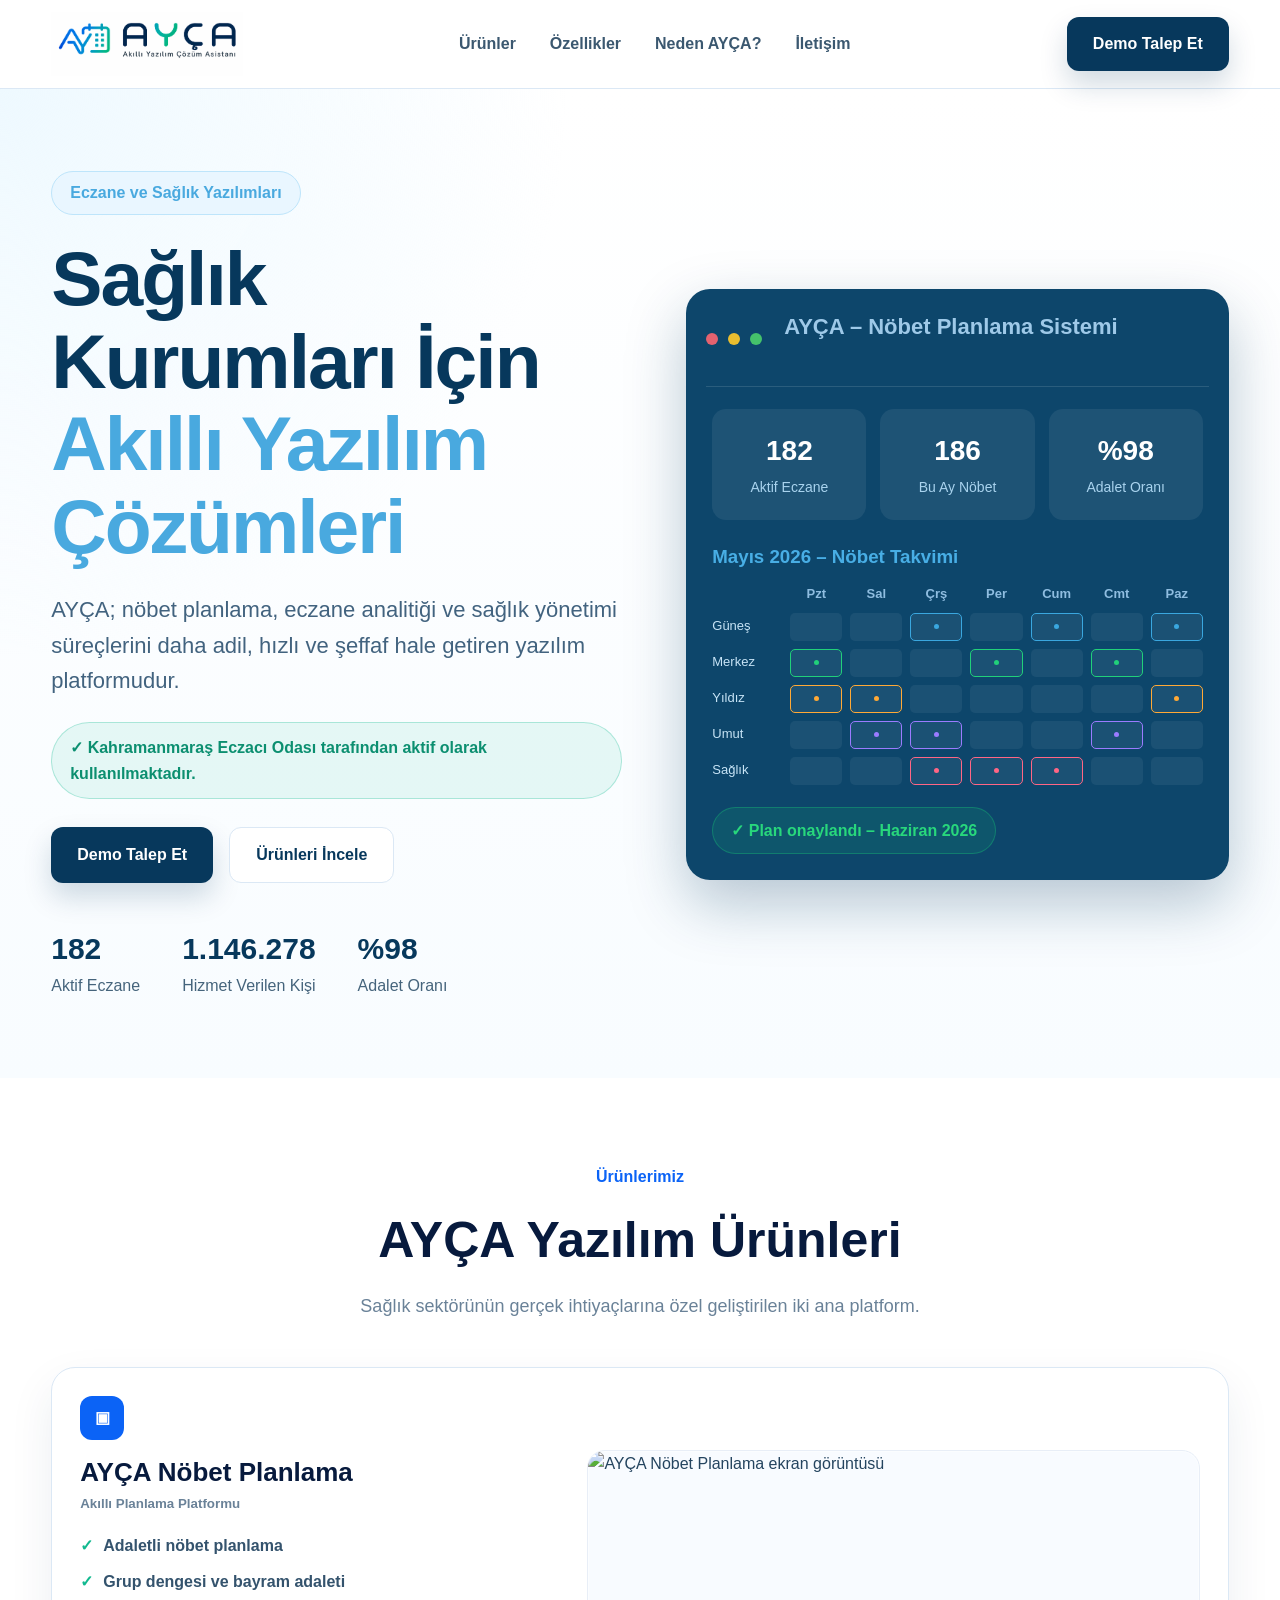
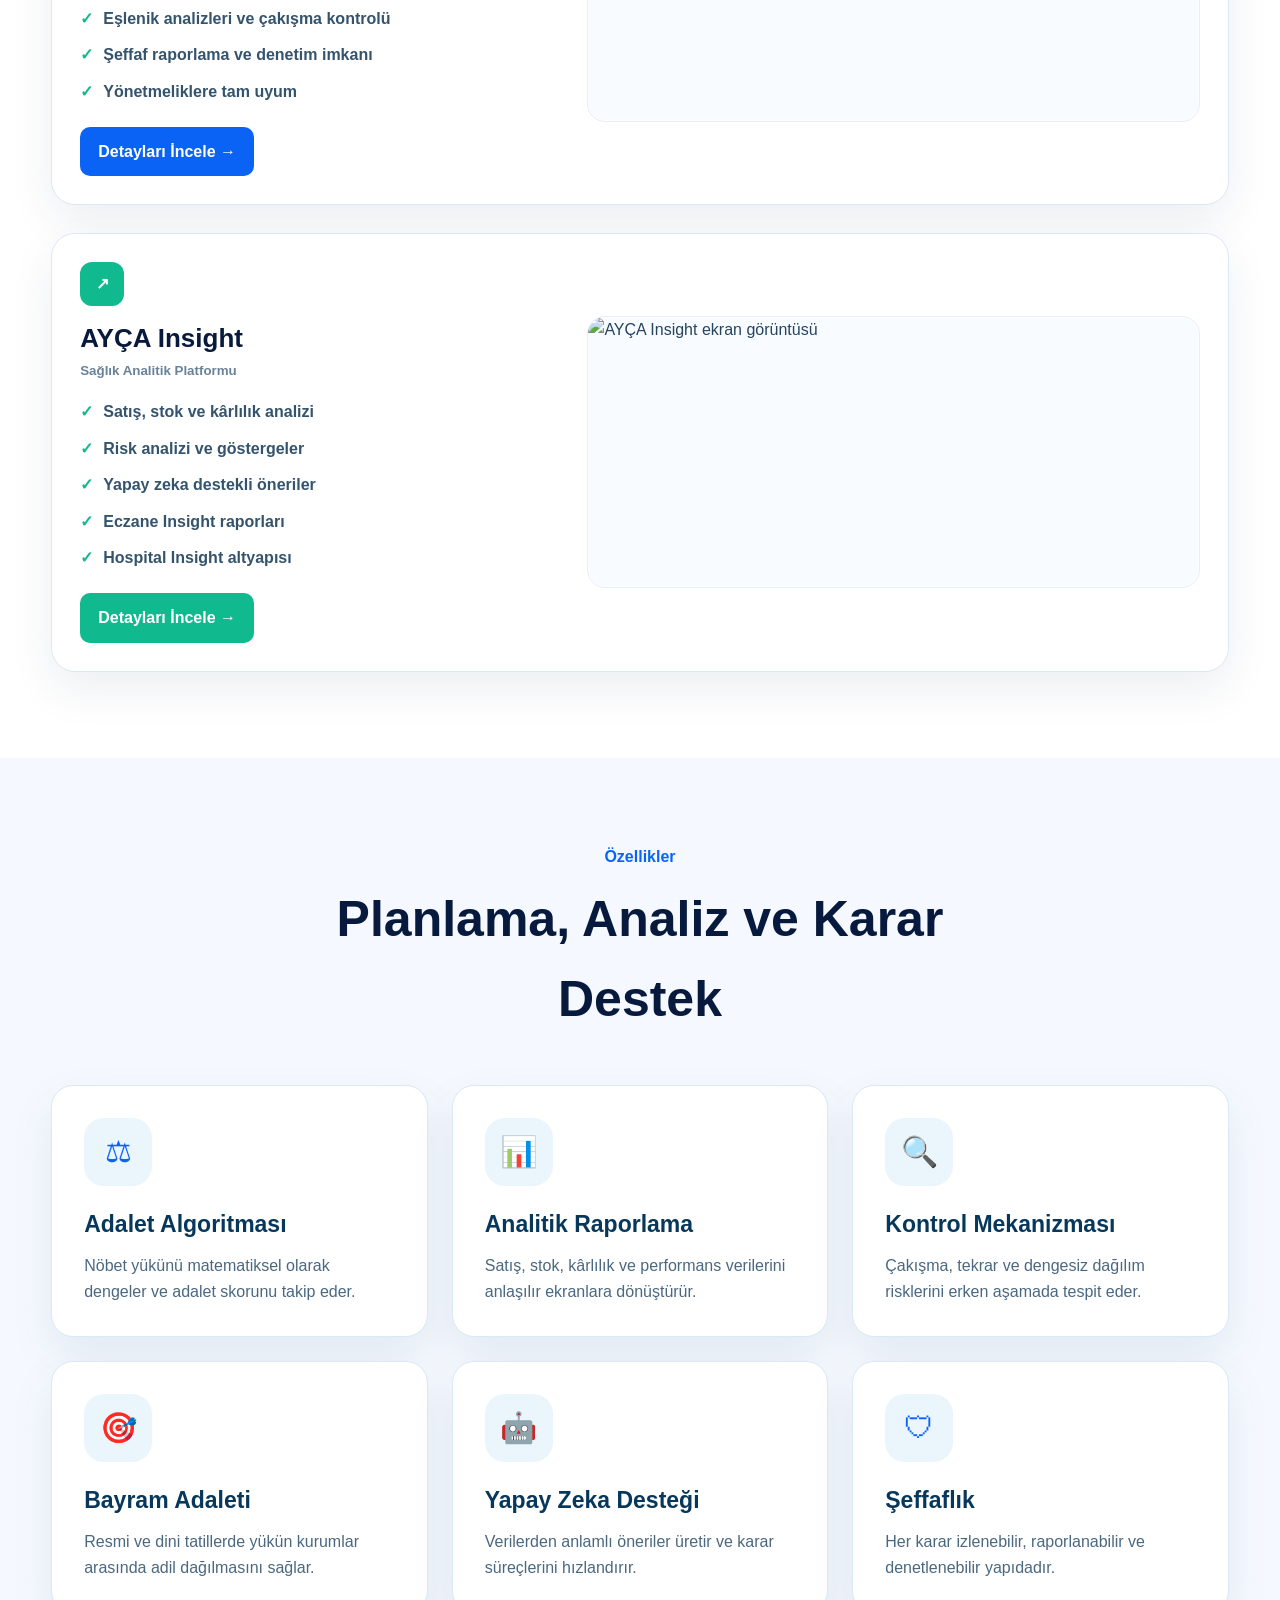
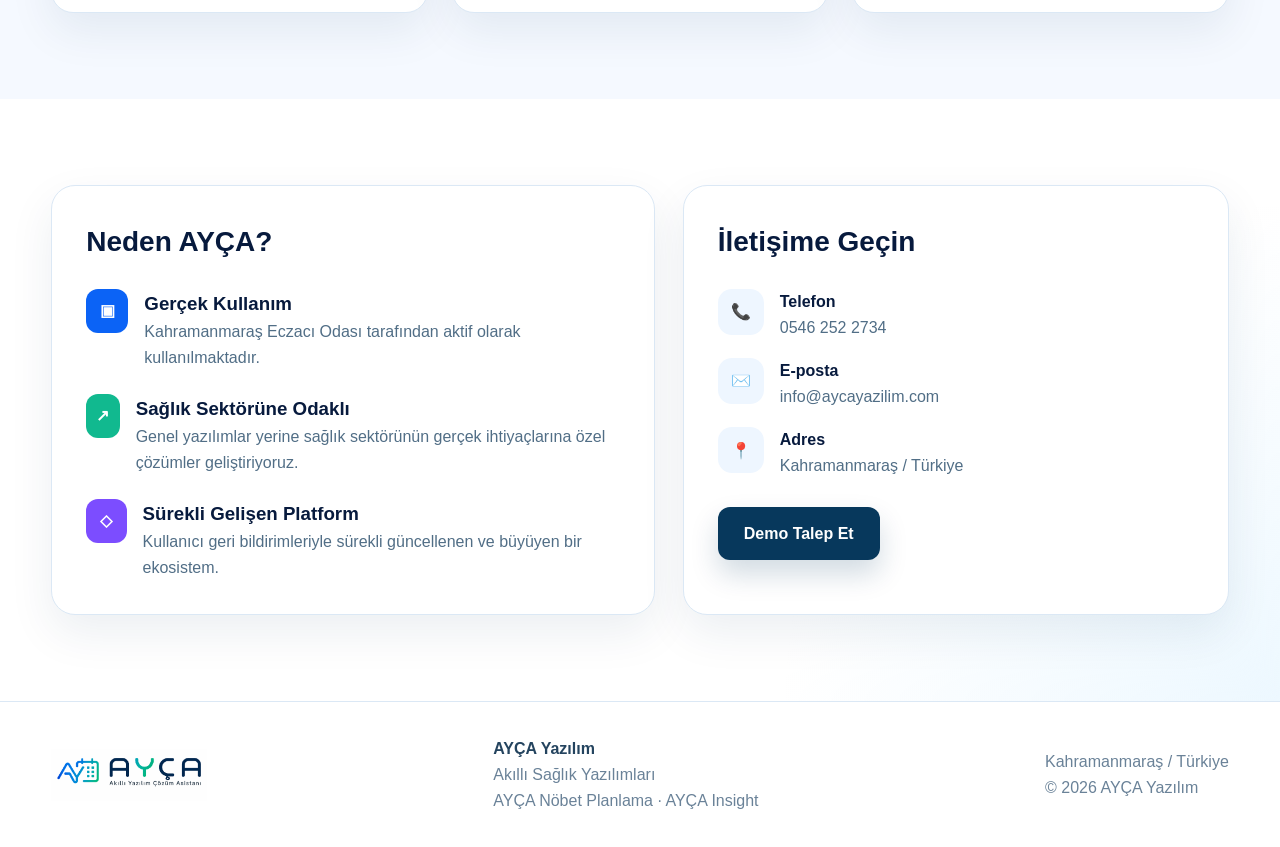
==== index.html @ 4ce7b7e1 "Update index.html" ====
<!DOCTYPE html>
<html lang="tr">
<head>
  <meta charset="UTF-8" />
  <meta name="viewport" content="width=device-width, initial-scale=1.0" />
  <title>AYÇA Yazılım | Akıllı Yazılım Çözüm Asistanı</title>
  <link rel="stylesheet" href="/style.css?v=3.4" />
</head>
<body>

<header class="navbar">
  <div class="container nav-inner">
    <a href="#" class="logo" aria-label="AYÇA Yazılım Ana Sayfa">
      <img src="assets/ayca-logo.png" alt="AYÇA Yazılım">
    </a>

    <nav class="nav-links">
      <a href="#products">Ürünler</a>
      <a href="#features">Özellikler</a>
      <a href="#why">Neden AYÇA?</a>
      <a href="#contact">İletişim</a>
    </nav>

    <a href="#contact" class="btn btn-primary">Demo Talep Et</a>
  </div>
</header>

<main>
  <section class="hero">
    <div class="container hero-grid">
      <div class="hero-content reveal">
        <span class="badge">Eczane ve Sağlık Yazılımları</span>

        <h1>
          Sağlık Kurumları İçin
          <span>Akıllı Yazılım Çözümleri</span>
        </h1>

        <p>
          AYÇA; nöbet planlama, eczane analitiği ve sağlık yönetimi süreçlerini
          daha adil, hızlı ve şeffaf hale getiren yazılım platformudur.
        </p>

        <div class="trust-badge">
          <strong>✓ Kahramanmaraş Eczacı Odası tarafından aktif olarak kullanılmaktadır.</strong>
        </div>

        <div class="hero-actions">
          <a href="#contact" class="btn btn-primary">Demo Talep Et</a>
          <a href="#products" class="btn btn-outline">Ürünleri İncele</a>
        </div>

        <div class="stats">
          <div>
            <strong>182</strong>
            <span>Aktif Eczane</span>
          </div>
          <div>
            <strong>1.146.278</strong>
            <span>Hizmet Verilen Kişi</span>
          </div>
          <div>
            <strong>%98</strong>
            <span>Adalet Oranı</span>
          </div>
        </div>
      </div>

      <div class="dashboard-card reveal">
        <div class="window-bar">
          <span></span><span></span><span></span>
          <p>AYÇA – Nöbet Planlama Sistemi</p>
        </div>

        <div class="dashboard-stats">
          <div><strong>182</strong><span>Aktif Eczane</span></div>
          <div><strong>186</strong><span>Bu Ay Nöbet</span></div>
          <div><strong>%98</strong><span>Adalet Oranı</span></div>
        </div>

        <h3>Mayıs 2026 – Nöbet Takvimi</h3>

        <div class="calendar">
          <div></div><b>Pzt</b><b>Sal</b><b>Çrş</b><b>Per</b><b>Cum</b><b>Cmt</b><b>Paz</b>
          <span>Güneş</span><i></i><i></i><i class="blue"></i><i></i><i class="blue"></i><i></i><i class="blue"></i>
          <span>Merkez</span><i class="green"></i><i></i><i></i><i class="green"></i><i></i><i class="green"></i><i></i>
          <span>Yıldız</span><i class="orange"></i><i class="orange"></i><i></i><i></i><i></i><i></i><i class="orange"></i>
          <span>Umut</span><i></i><i class="purple"></i><i class="purple"></i><i></i><i></i><i class="purple"></i><i></i>
          <span>Sağlık</span><i></i><i></i><i class="pink"></i><i class="pink"></i><i class="pink"></i><i></i><i></i>
        </div>

        <div class="approved">✓ Plan onaylandı – Haziran 2026</div>
      </div>
    </div>
  </section>

  <section id="products" class="section products-section">
    <div class="container">
      <div class="section-title reveal">
        <span>Ürünlerimiz</span>
        <h2>AYÇA Yazılım Ürünleri</h2>
        <p>Sağlık sektörünün gerçek ihtiyaçlarına özel geliştirilen iki ana platform.</p>
      </div>

      <div class="product-showcase">
        <article class="product-panel reveal">
          <div class="product-copy">
            <div class="product-icon blue-icon">▣</div>
            <h3>AYÇA Nöbet Planlama</h3>
            <small>Akıllı Planlama Platformu</small>
            <ul>
              <li>Adaletli nöbet planlama</li>
              <li>Grup dengesi ve bayram adaleti</li>
              <li>Eşlenik analizleri ve çakışma kontrolü</li>
              <li>Şeffaf raporlama ve denetim imkanı</li>
              <li>Yönetmeliklere tam uyum</li>
            </ul>
            <a href="#contact" class="mini-btn">Detayları İncele →</a>
          </div>
          <div class="product-image">
            <img src="assets/ayca-nobet-dashboard.png" alt="AYÇA Nöbet Planlama ekran görüntüsü">
          </div>
        </article>

        <article class="product-panel reveal">
          <div class="product-copy">
            <div class="product-icon green-icon">↗</div>
            <h3>AYÇA Insight</h3>
            <small>Sağlık Analitik Platformu</small>
            <ul>
              <li>Satış, stok ve kârlılık analizi</li>
              <li>Risk analizi ve göstergeler</li>
              <li>Yapay zeka destekli öneriler</li>
              <li>Eczane Insight raporları</li>
              <li>Hospital Insight altyapısı</li>
            </ul>
            <a href="#contact" class="mini-btn green-btn">Detayları İncele →</a>
          </div>
          <div class="product-image">
            <img src="assets/ayca-insight-dashboard.png" alt="AYÇA Insight ekran görüntüsü">
          </div>
        </article>
      </div>
    </div>
  </section>

  <section id="features" class="section light">
    <div class="container">
      <div class="section-title reveal">
        <span>Özellikler</span>
        <h2>Planlama, Analiz ve Karar Destek</h2>
      </div>

      <div class="feature-grid">
        <div class="feature-card reveal">
          <div class="icon">⚖</div>
          <h3>Adalet Algoritması</h3>
          <p>Nöbet yükünü matematiksel olarak dengeler ve adalet skorunu takip eder.</p>
        </div>

        <div class="feature-card reveal">
          <div class="icon">📊</div>
          <h3>Analitik Raporlama</h3>
          <p>Satış, stok, kârlılık ve performans verilerini anlaşılır ekranlara dönüştürür.</p>
        </div>

        <div class="feature-card reveal">
          <div class="icon">🔍</div>
          <h3>Kontrol Mekanizması</h3>
          <p>Çakışma, tekrar ve dengesiz dağılım risklerini erken aşamada tespit eder.</p>
        </div>

        <div class="feature-card reveal">
          <div class="icon">🎯</div>
          <h3>Bayram Adaleti</h3>
          <p>Resmi ve dini tatillerde yükün kurumlar arasında adil dağılmasını sağlar.</p>
        </div>

        <div class="feature-card reveal">
          <div class="icon">🤖</div>
          <h3>Yapay Zeka Desteği</h3>
          <p>Verilerden anlamlı öneriler üretir ve karar süreçlerini hızlandırır.</p>
        </div>

        <div class="feature-card reveal">
          <div class="icon">🛡</div>
          <h3>Şeffaflık</h3>
          <p>Her karar izlenebilir, raporlanabilir ve denetlenebilir yapıdadır.</p>
        </div>
      </div>
    </div>
  </section>

  <section id="why" class="section why-section">
    <div class="container why-contact-grid">
      <div class="why-card reveal">
        <h2>Neden AYÇA?</h2>
        <div class="why-list">
          <div>
            <span class="why-icon blue-icon">▣</span>
            <div>
              <h3>Gerçek Kullanım</h3>
              <p>Kahramanmaraş Eczacı Odası tarafından aktif olarak kullanılmaktadır.</p>
            </div>
          </div>
          <div>
            <span class="why-icon green-icon">↗</span>
            <div>
              <h3>Sağlık Sektörüne Odaklı</h3>
              <p>Genel yazılımlar yerine sağlık sektörünün gerçek ihtiyaçlarına özel çözümler geliştiriyoruz.</p>
            </div>
          </div>
          <div>
            <span class="why-icon purple-icon">◇</span>
            <div>
              <h3>Sürekli Gelişen Platform</h3>
              <p>Kullanıcı geri bildirimleriyle sürekli güncellenen ve büyüyen bir ekosistem.</p>
            </div>
          </div>
        </div>
      </div>

      <div id="contact" class="contact-card-box reveal">
        <h2>İletişime Geçin</h2>
        <div class="contact-items">
          <div>
            <span>📞</span>
            <div>
              <strong>Telefon</strong>
              <p>0546 252 2734</p>
            </div>
          </div>
          <div>
            <span>✉️</span>
            <div>
              <strong>E-posta</strong>
              <p>info@aycayazilim.com</p>
            </div>
          </div>
          <div>
            <span>📍</span>
            <div>
              <strong>Adres</strong>
              <p>Kahramanmaraş / Türkiye</p>
            </div>
          </div>
        </div>
        <a href="mailto:info@aycayazilim.com" class="btn btn-primary">Demo Talep Et</a>
      </div>
    </div>
  </section>
</main>

<footer>
  <div class="container footer-inner">
    <img src="assets/ayca-logo.png" alt="AYÇA Yazılım">
    <div>
      <strong>AYÇA Yazılım</strong>
      <p>Akıllı Sağlık Yazılımları</p>
      <p>AYÇA Nöbet Planlama · AYÇA Insight</p>
    </div>
    <p>Kahramanmaraş / Türkiye<br>© 2026 AYÇA Yazılım</p>
  </div>
</footer>

<script src="/script.js?v=3.4"></script>
</body>
</html>
---- style.css ----
:root {
  --dark: #07385c;
  --navy: #071a3d;
  --blue: #0b63f6;
  --sky: #49a9df;
  --green: #11b98f;
  --purple: #7c4dff;
  --text: #24445f;
  --muted: #6a8298;
  --light: #f5f9ff;
  --border: #dbe8f5;
  --white: #ffffff;
  --shadow: 0 18px 45px rgba(7, 56, 92, 0.08);
}

* {
  margin: 0;
  padding: 0;
  box-sizing: border-box;
}

html { scroll-behavior: smooth; }

body {
  font-family: Arial, Helvetica, sans-serif;
  color: var(--text);
  background: var(--white);
  line-height: 1.6;
}

img {
  max-width: 100%;
  display: block;
}

.container {
  width: min(1200px, 92%);
  margin: auto;
}

.navbar {
  position: sticky;
  top: 0;
  z-index: 99;
  background: rgba(255,255,255,0.94);
  backdrop-filter: blur(14px);
  border-bottom: 1px solid var(--border);
}

.nav-inner {
  height: 88px;
  display: flex;
  align-items: center;
  justify-content: space-between;
}

.logo img {
  height: 64px;
  width: auto;
}

.nav-links {
  display: flex;
  gap: 34px;
}

.nav-links a {
  color: #3b5870;
  text-decoration: none;
  font-weight: 700;
  transition: 0.25s ease;
}

.nav-links a:hover { color: var(--blue); }

.btn {
  display: inline-flex;
  align-items: center;
  justify-content: center;
  padding: 14px 26px;
  border-radius: 12px;
  text-decoration: none;
  border: none;
  cursor: pointer;
  font-size: 16px;
  font-weight: 800;
  transition: 0.25s ease;
}

.btn:hover { transform: translateY(-2px); }

.btn-primary {
  background: var(--dark);
  color: var(--white);
  box-shadow: 0 14px 28px rgba(7,56,92,0.18);
}

.btn-outline {
  border: 1px solid var(--border);
  color: var(--dark);
  background: var(--white);
}

.hero {
  padding: 82px 0 80px;
  background:
    radial-gradient(circle at top left, #eef9ff, transparent 35%),
    linear-gradient(180deg, #ffffff, #f8fcff);
}

.hero-grid {
  display: grid;
  grid-template-columns: 1fr 0.95fr;
  gap: 64px;
  align-items: center;
}

.badge {
  display: inline-flex;
  align-items: center;
  color: var(--sky);
  background: #e9f6ff;
  border: 1px solid #bee5fb;
  padding: 8px 18px;
  border-radius: 999px;
  font-weight: 800;
  margin-bottom: 22px;
}

.hero h1 {
  font-size: clamp(44px, 6vw, 78px);
  line-height: 1.08;
  color: var(--dark);
  letter-spacing: -2px;
  margin-bottom: 24px;
}

.hero h1 span {
  color: var(--sky);
  display: block;
}

.hero p {
  max-width: 650px;
  font-size: 22px;
  color: #42637f;
  margin-bottom: 24px;
}

.trust-badge {
  display: inline-flex;
  padding: 12px 18px;
  border: 1px solid rgba(17,185,143,0.28);
  background: rgba(17,185,143,0.09);
  color: #0c8f70;
  border-radius: 999px;
  margin-bottom: 28px;
}

.hero-actions {
  display: flex;
  gap: 16px;
  flex-wrap: wrap;
  margin-bottom: 42px;
}

.stats {
  display: flex;
  gap: 42px;
  flex-wrap: wrap;
}

.stats strong {
  display: block;
  color: var(--dark);
  font-size: 30px;
}

.stats span { color: #45647c; }

.dashboard-card {
  background: #0d466b;
  color: white;
  border-radius: 24px;
  padding: 26px;
  box-shadow: 0 24px 60px rgba(7, 56, 92, 0.28);
}

.window-bar {
  display: flex;
  align-items: center;
  gap: 10px;
  margin: -6px -6px 22px;
  padding-bottom: 18px;
  border-bottom: 1px solid rgba(255,255,255,0.12);
}

.window-bar span {
  width: 12px;
  height: 12px;
  border-radius: 50%;
}

.window-bar span:nth-child(1) { background: #e4626f; }
.window-bar span:nth-child(2) { background: #e9bd2f; }
.window-bar span:nth-child(3) { background: #45c26b; }

.window-bar p {
  margin-left: 12px;
  color: #9ec9e8;
  font-weight: 800;
}

.dashboard-stats {
  display: grid;
  grid-template-columns: repeat(3, 1fr);
  gap: 14px;
  margin-bottom: 22px;
}

.dashboard-stats div {
  background: rgba(255,255,255,0.07);
  border-radius: 14px;
  text-align: center;
  padding: 20px 10px;
}

.dashboard-stats strong {
  display: block;
  font-size: 28px;
}

.dashboard-stats span {
  color: #a9d3ee;
  font-size: 14px;
}

.dashboard-card h3 {
  color: #48aee5;
  margin-bottom: 12px;
}

.calendar {
  display: grid;
  grid-template-columns: 70px repeat(7, 1fr);
  gap: 8px;
  font-size: 13px;
  align-items: center;
}

.calendar b {
  color: #8fbde0;
  text-align: center;
}

.calendar span { color: #c7e4f6; }

.calendar i {
  height: 28px;
  border-radius: 5px;
  background: rgba(255,255,255,0.06);
  position: relative;
}

.calendar i::after {
  content: "";
  width: 5px;
  height: 5px;
  background: #8fc8eb;
  border-radius: 50%;
  position: absolute;
  inset: 0;
  margin: auto;
  opacity: 0;
}

.calendar i.blue,
.calendar i.green,
.calendar i.orange,
.calendar i.purple,
.calendar i.pink {
  border: 1px solid currentColor;
}

.calendar i.blue { color: #3aa7df; }
.calendar i.green { color: #21d07a; }
.calendar i.orange { color: #ffa936; }
.calendar i.purple { color: #9b7bff; }
.calendar i.pink { color: #ff6685; }

.calendar i.blue::after,
.calendar i.green::after,
.calendar i.orange::after,
.calendar i.purple::after,
.calendar i.pink::after {
  opacity: 1;
  background: currentColor;
}

.approved {
  margin-top: 22px;
  display: inline-flex;
  background: rgba(25, 198, 117, 0.13);
  border: 1px solid rgba(25, 198, 117, 0.35);
  color: #28d77c;
  padding: 10px 18px;
  border-radius: 999px;
  font-weight: 800;
}

.section { padding: 86px 0; }

.light { background: var(--light); }

.section-title {
  text-align: center;
  max-width: 760px;
  margin: 0 auto 46px;
}

.section-title span {
  color: var(--blue);
  font-weight: 900;
}

.section-title h2 {
  color: var(--navy);
  font-size: clamp(34px, 4vw, 50px);
  margin: 10px 0 12px;
}

.section-title p {
  color: var(--muted);
  font-size: 18px;
}

.products-section {
  background: #fff;
}

.product-showcase {
  display: grid;
  gap: 28px;
}

.product-panel {
  min-height: 330px;
  display: grid;
  grid-template-columns: 0.88fr 1.12fr;
  gap: 26px;
  align-items: center;
  background: white;
  border: 1px solid var(--border);
  border-radius: 24px;
  padding: 28px;
  box-shadow: var(--shadow);
  overflow: hidden;
}

.product-copy h3 {
  color: var(--navy);
  font-size: 26px;
  margin-top: 12px;
}

.product-copy small {
  display: block;
  color: var(--muted);
  font-weight: 700;
  margin-bottom: 18px;
}

.product-copy ul {
  list-style: none;
  display: grid;
  gap: 11px;
  margin-bottom: 22px;
}

.product-copy li {
  color: #34536d;
  font-weight: 700;
}

.product-copy li::before {
  content: "✓";
  color: var(--green);
  font-weight: 900;
  margin-right: 10px;
}

.product-icon,
.why-icon {
  width: 44px;
  height: 44px;
  border-radius: 12px;
  display: grid;
  place-items: center;
  color: #fff;
  font-weight: 900;
}

.blue-icon { background: var(--blue); }
.green-icon { background: var(--green); }
.purple-icon { background: var(--purple); }

.mini-btn {
  display: inline-flex;
  background: var(--blue);
  color: #fff;
  text-decoration: none;
  padding: 12px 18px;
  border-radius: 10px;
  font-weight: 900;
}

.green-btn { background: var(--green); }

.product-image {
  border-radius: 18px;
  overflow: hidden;
  border: 1px solid #e8eef7;
  background: #f8fbff;
  box-shadow: inset 0 0 0 1px rgba(255,255,255,.4);
}

.product-image img {
  width: 100%;
  height: 270px;
  object-fit: cover;
  object-position: left top;
}

.feature-grid {
  display: grid;
  grid-template-columns: repeat(3, 1fr);
  gap: 24px;
}

.feature-card {
  background: white;
  border: 1px solid var(--border);
  border-radius: 22px;
  padding: 32px;
  box-shadow: var(--shadow);
}

.feature-card h3 {
  color: var(--dark);
  font-size: 23px;
  margin-bottom: 10px;
}

.feature-card p { color: #4a6880; }

.icon {
  width: 68px;
  height: 68px;
  border-radius: 20px;
  background: #eaf5fc;
  color: var(--blue);
  display: grid;
  place-items: center;
  font-size: 30px;
  margin-bottom: 20px;
}

.why-section {
  background:
    radial-gradient(circle at bottom right, #edf8ff, transparent 35%),
    #fff;
}

.why-contact-grid {
  display: grid;
  grid-template-columns: 1.05fr 0.95fr;
  gap: 28px;
}

.why-card,
.contact-card-box {
  background: white;
  border: 1px solid var(--border);
  border-radius: 24px;
  padding: 34px;
  box-shadow: var(--shadow);
}

.why-card h2,
.contact-card-box h2 {
  color: var(--navy);
  font-size: 28px;
  margin-bottom: 24px;
}

.why-list {
  display: grid;
  gap: 24px;
}

.why-list > div,
.contact-items > div {
  display: flex;
  gap: 16px;
  align-items: flex-start;
}

.why-list h3,
.contact-items strong {
  color: var(--navy);
}

.why-list p,
.contact-items p {
  color: #516e86;
}

.contact-items {
  display: grid;
  gap: 18px;
  margin-bottom: 28px;
}

.contact-items span {
  width: 46px;
  height: 46px;
  border-radius: 14px;
  display: grid;
  place-items: center;
  background: #eef6ff;
}

footer {
  padding: 34px 0;
  background: white;
  border-top: 1px solid var(--border);
}

.footer-inner {
  display: flex;
  align-items: center;
  justify-content: space-between;
  gap: 24px;
}

.footer-inner img { height: 52px; }

.footer-inner p {
  color: var(--muted);
}

.reveal {
  opacity: 1 !important;
  visibility: visible !important;
  transform: none !important;
  transition: 0.7s ease;
}

.reveal.show {
  opacity: 1 !important;
  visibility: visible !important;
  transform: none !important;
}

@media (max-width: 980px) {
  .hero-grid,
  .product-panel,
  .why-contact-grid {
    grid-template-columns: 1fr;
  }

  .feature-grid {
    grid-template-columns: repeat(2, 1fr);
  }

  .nav-links {
    display: none;
  }

  .product-image img {
    height: auto;
  }
}

@media (max-width: 620px) {
  .nav-inner { height: 78px; }

  .logo img { height: 50px; }

  .nav-inner > .btn { display: none; }

  .hero { padding-top: 54px; }

  .hero p { font-size: 18px; }

  .stats,
  .dashboard-stats {
    grid-template-columns: 1fr;
  }

  .feature-grid {
    grid-template-columns: 1fr;
  }

  .calendar {
    font-size: 11px;
    grid-template-columns: 54px repeat(7, 1fr);
    gap: 5px;
  }

  .product-panel,
  .why-card,
  .contact-card-box {
    padding: 22px;
  }

  .footer-inner {
    flex-direction: column;
    text-align: center;
  }
}


/* === AYÇA V3 GÖRÜNÜRLÜK DÜZELTMESİ === */
main,
section,
.hero,
.hero-grid,
.hero-content,
.dashboard-card,
.products-section,
.product-showcase,
.product-panel,
.feature-grid,
.why-section,
.why-contact-grid,
footer {
  opacity: 1 !important;
  visibility: visible !important;
}

/* Reveal animasyonu JS'e bağlı kalmasın */
.reveal {
  opacity: 1 !important;
  visibility: visible !important;
  transform: none !important;
}

.reveal.show {
  opacity: 1 !important;
  visibility: visible !important;
  transform: none !important;
}
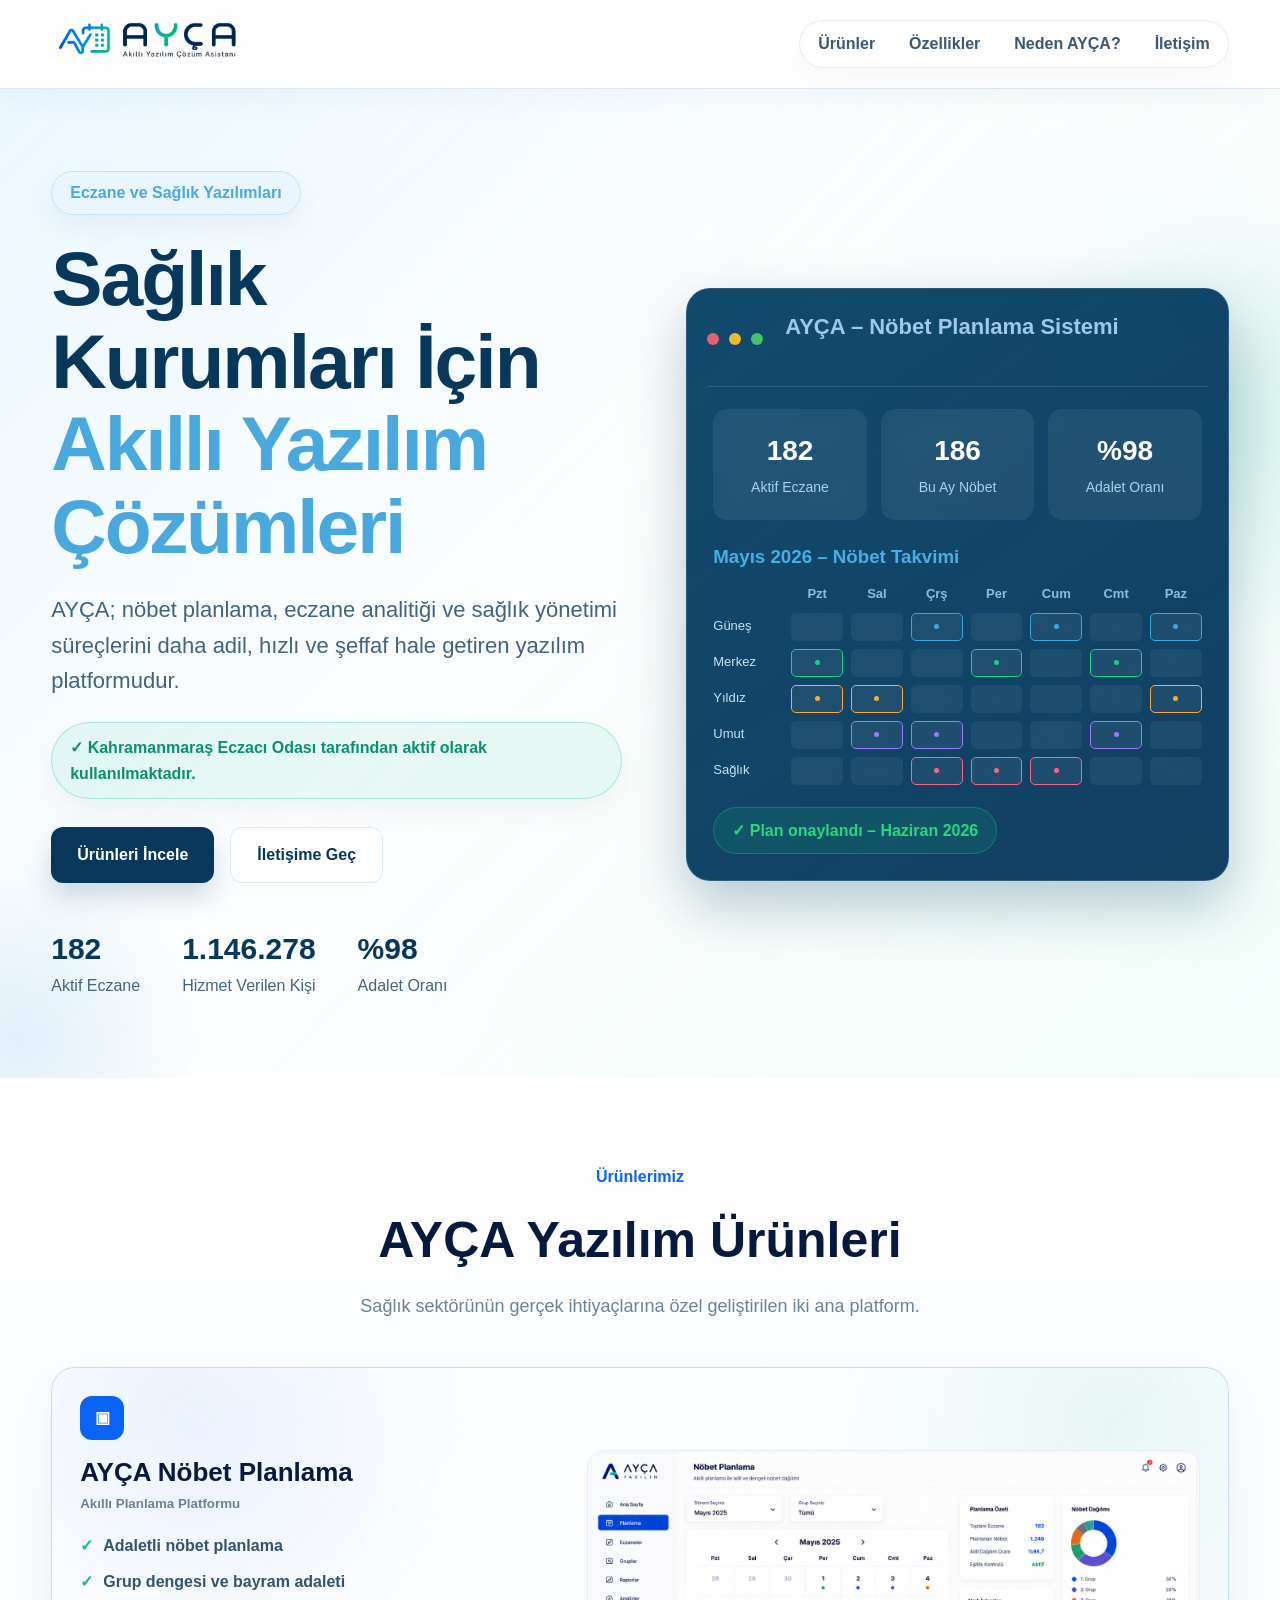
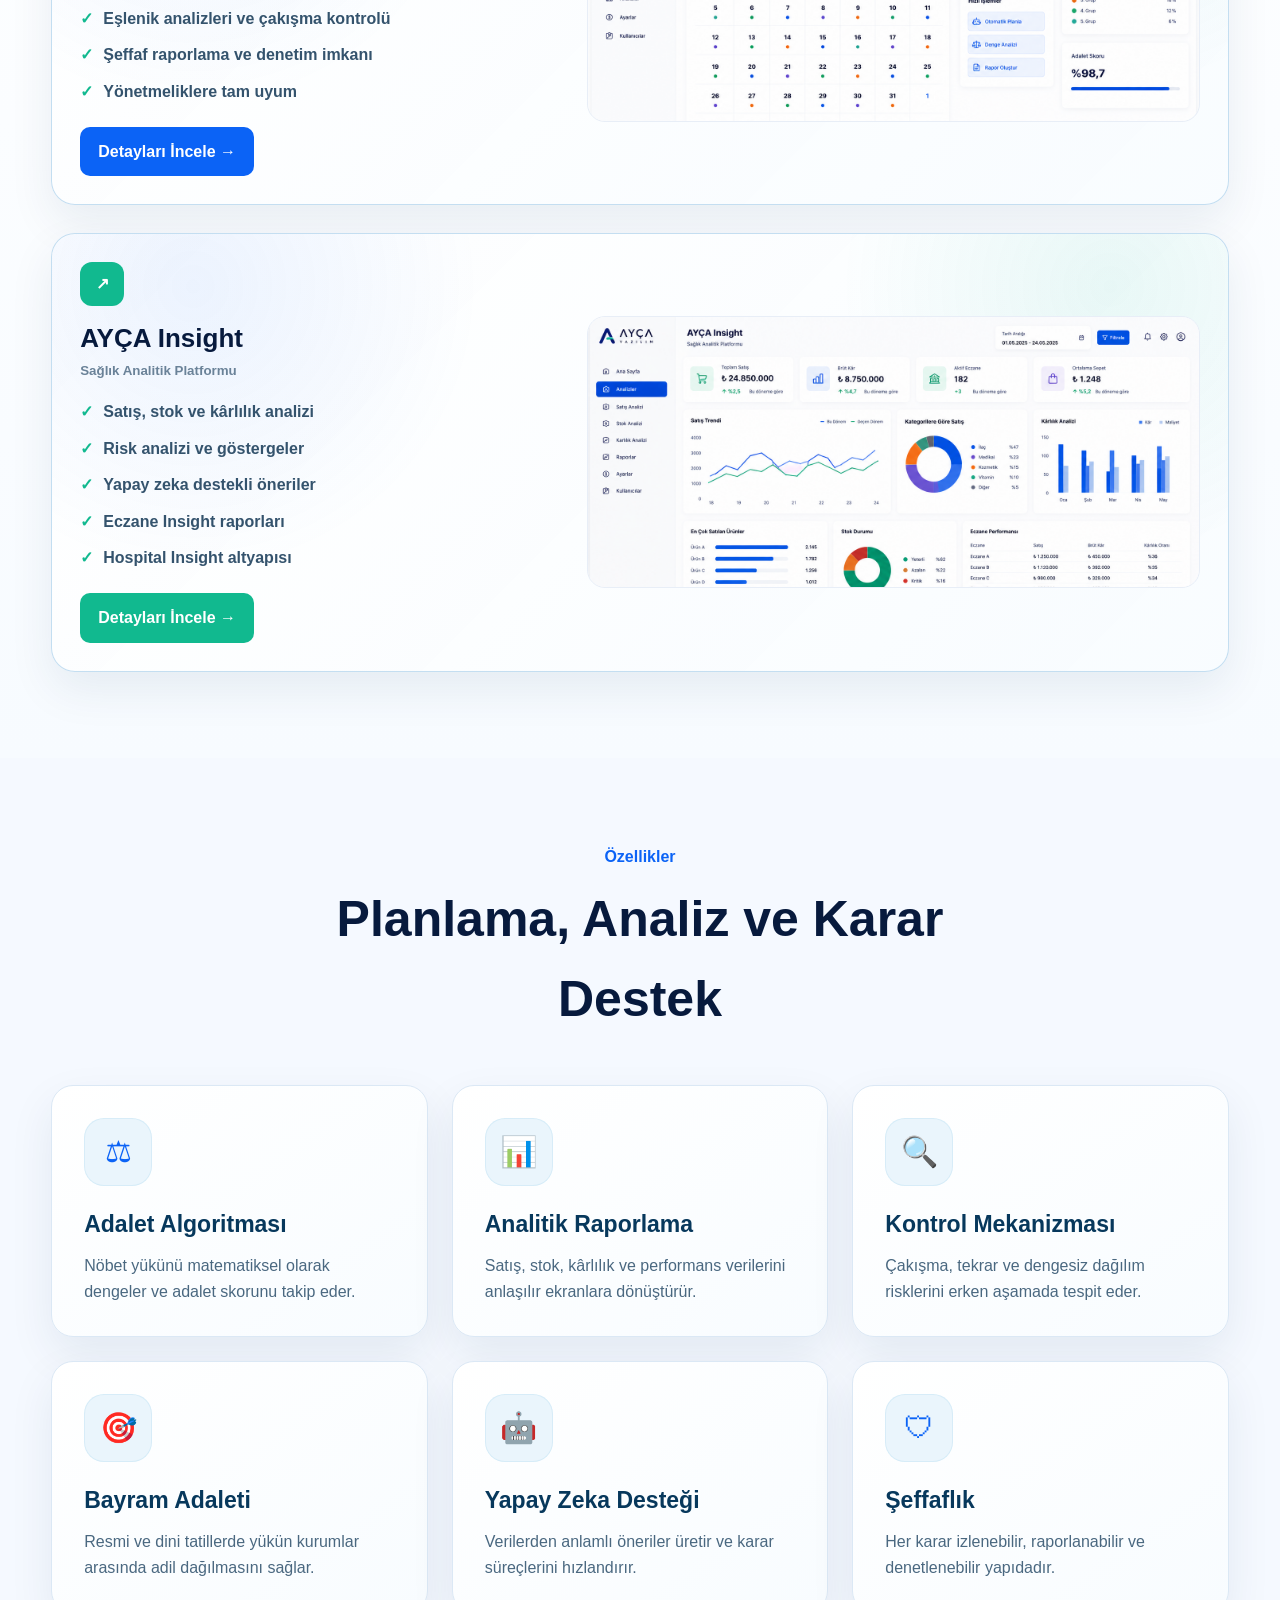
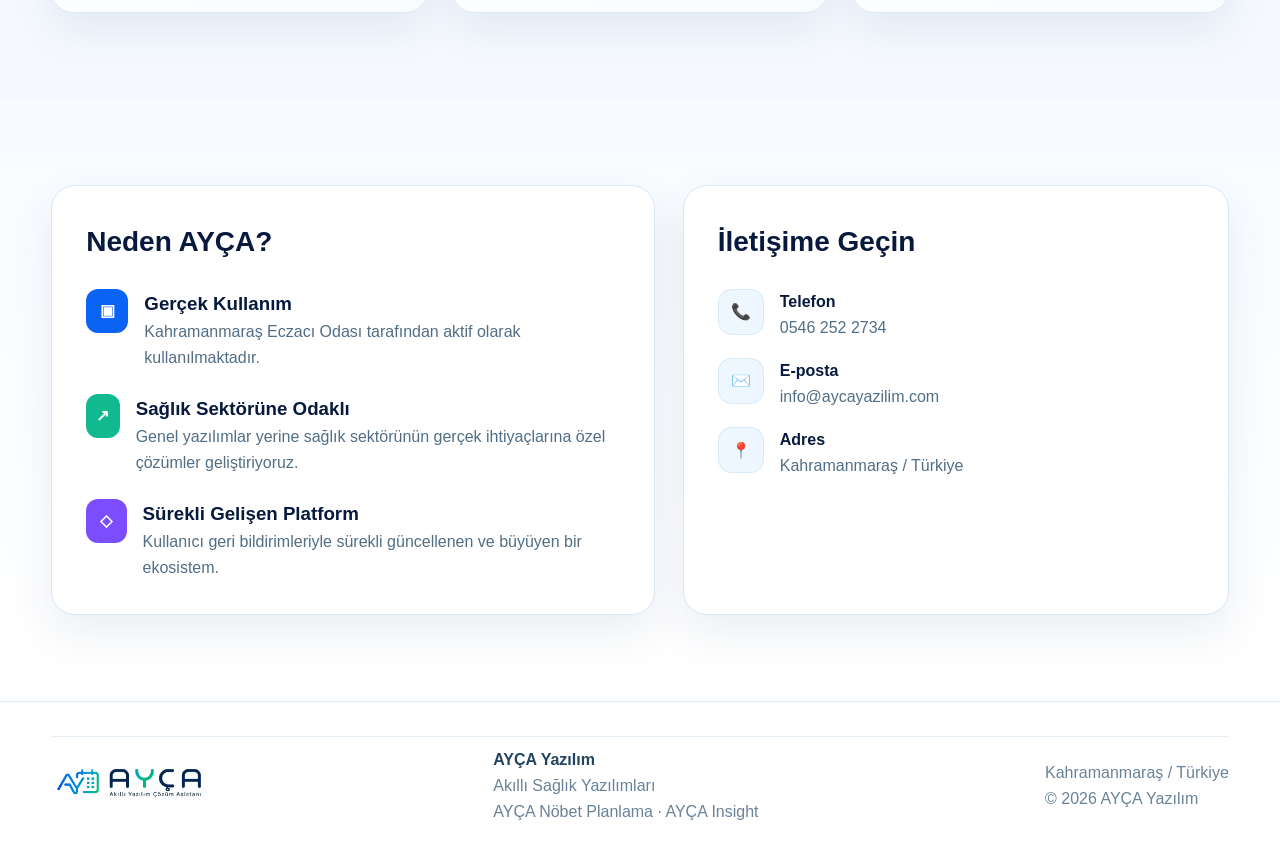
==== commit e3012048: "Update index.html" ====
--- a/index.html
+++ b/index.html
@@ -4,7 +4,7 @@
   <meta charset="UTF-8" />
   <meta name="viewport" content="width=device-width, initial-scale=1.0" />
   <title>AYÇA Yazılım | Akıllı Yazılım Çözüm Asistanı</title>
-  <link rel="stylesheet" href="/style.css?v=3.4" />
+  <link rel="stylesheet" href="/style.css?v=3.5" />
 </head>
 <body>
 
@@ -21,7 +21,7 @@
       <a href="#contact">İletişim</a>
     </nav>
 
-    <a href="#contact" class="btn btn-primary">Demo Talep Et</a>
+    
   </div>
 </header>
 
@@ -46,8 +46,8 @@
         </div>
 
         <div class="hero-actions">
-          <a href="#contact" class="btn btn-primary">Demo Talep Et</a>
-          <a href="#products" class="btn btn-outline">Ürünleri İncele</a>
+          <a href="#products" class="btn btn-primary">Ürünleri İncele</a>
+          <a href="#contact" class="btn btn-outline">İletişime Geç</a>
         </div>
 
         <div class="stats">
@@ -245,7 +245,7 @@
             </div>
           </div>
         </div>
-        <a href="mailto:info@aycayazilim.com" class="btn btn-primary">Demo Talep Et</a>
+        
       </div>
     </div>
   </section>
@@ -263,6 +263,6 @@
   </div>
 </footer>
 
-<script src="/script.js?v=3.4"></script>
+<script src="/script.js?v=3.5"></script>
 </body>
 </html>
--- a/style.css
+++ b/style.css
@@ -651,3 +651,176 @@
   visibility: visible !important;
   transform: none !important;
 }
+
+
+/* === AYÇA V3.5 PREMIUM DOKUNUŞLAR === */
+body {
+  background:
+    radial-gradient(circle at 8% 12%, rgba(73, 169, 223, 0.10), transparent 28%),
+    radial-gradient(circle at 92% 18%, rgba(17, 185, 143, 0.08), transparent 24%),
+    #ffffff;
+}
+
+.navbar {
+  box-shadow: 0 10px 30px rgba(7, 56, 92, 0.04);
+}
+
+.nav-inner {
+  position: relative;
+}
+
+.nav-links {
+  padding: 10px 18px;
+  border: 1px solid rgba(219, 232, 245, 0.72);
+  border-radius: 999px;
+  background: rgba(255, 255, 255, 0.72);
+  box-shadow: 0 14px 32px rgba(7, 56, 92, 0.04);
+}
+
+.hero {
+  position: relative;
+  overflow: hidden;
+  background:
+    linear-gradient(135deg, rgba(235, 248, 255, 0.95), rgba(255, 255, 255, 0.85) 45%, rgba(241, 255, 250, 0.80)),
+    radial-gradient(circle at 85% 18%, rgba(73, 169, 223, 0.16), transparent 28%);
+}
+
+.hero::before {
+  content: "";
+  position: absolute;
+  width: 520px;
+  height: 520px;
+  right: -210px;
+  top: 70px;
+  border-radius: 50%;
+  background: radial-gradient(circle, rgba(17, 185, 143, 0.14), transparent 62%);
+  pointer-events: none;
+}
+
+.hero::after {
+  content: "";
+  position: absolute;
+  width: 420px;
+  height: 420px;
+  left: -190px;
+  bottom: -170px;
+  border-radius: 50%;
+  background: radial-gradient(circle, rgba(73, 169, 223, 0.16), transparent 62%);
+  pointer-events: none;
+}
+
+.hero-grid,
+.section .container {
+  position: relative;
+  z-index: 1;
+}
+
+.badge,
+.trust-badge {
+  box-shadow: 0 12px 28px rgba(7, 56, 92, 0.06);
+}
+
+.hero h1 {
+  text-wrap: balance;
+}
+
+.dashboard-card {
+  border: 1px solid rgba(255, 255, 255, 0.12);
+  background:
+    linear-gradient(145deg, rgba(13, 70, 107, 0.98), rgba(7, 56, 92, 0.96)),
+    radial-gradient(circle at top right, rgba(73, 169, 223, 0.28), transparent 34%);
+}
+
+.dashboard-stats div,
+.calendar i {
+  backdrop-filter: blur(8px);
+}
+
+.products-section {
+  background:
+    linear-gradient(180deg, #ffffff, #f7fbff);
+}
+
+.product-panel {
+  position: relative;
+  isolation: isolate;
+  background:
+    linear-gradient(135deg, rgba(255,255,255,0.98), rgba(248,252,255,0.96));
+  border: 1px solid rgba(190, 219, 240, 0.9);
+  transition: transform .25s ease, box-shadow .25s ease, border-color .25s ease;
+}
+
+.product-panel::before {
+  content: "";
+  position: absolute;
+  inset: 0;
+  background:
+    radial-gradient(circle at 12% 12%, rgba(11, 99, 246, 0.08), transparent 26%),
+    radial-gradient(circle at 90% 12%, rgba(17, 185, 143, 0.08), transparent 24%);
+  border-radius: inherit;
+  z-index: -1;
+}
+
+.product-panel:hover {
+  transform: translateY(-4px);
+  box-shadow: 0 26px 58px rgba(7, 56, 92, 0.12);
+  border-color: rgba(73, 169, 223, 0.55);
+}
+
+.product-image {
+  background:
+    linear-gradient(135deg, #f8fbff, #eef6ff);
+  min-height: 230px;
+  display: grid;
+  place-items: center;
+}
+
+.product-image img {
+  border-radius: 14px;
+}
+
+.feature-card,
+.why-card,
+.contact-card-box {
+  transition: transform .25s ease, box-shadow .25s ease;
+}
+
+.feature-card:hover,
+.why-card:hover,
+.contact-card-box:hover {
+  transform: translateY(-3px);
+  box-shadow: 0 24px 52px rgba(7, 56, 92, 0.11);
+}
+
+.feature-card {
+  background:
+    linear-gradient(145deg, #ffffff, #f8fcff);
+}
+
+.icon {
+  box-shadow: inset 0 0 0 1px rgba(73, 169, 223, 0.12);
+}
+
+.why-section {
+  background:
+    linear-gradient(180deg, #f7fbff, #ffffff),
+    radial-gradient(circle at bottom right, rgba(73, 169, 223, 0.12), transparent 35%);
+}
+
+.contact-items span {
+  box-shadow: inset 0 0 0 1px rgba(73, 169, 223, 0.14);
+}
+
+.footer-inner {
+  border-top: 1px solid rgba(219, 232, 245, 0.75);
+  padding-top: 10px;
+}
+
+@media (max-width: 980px) {
+  .nav-links {
+    border: none;
+    box-shadow: none;
+    background: transparent;
+    padding: 0;
+  }
+}
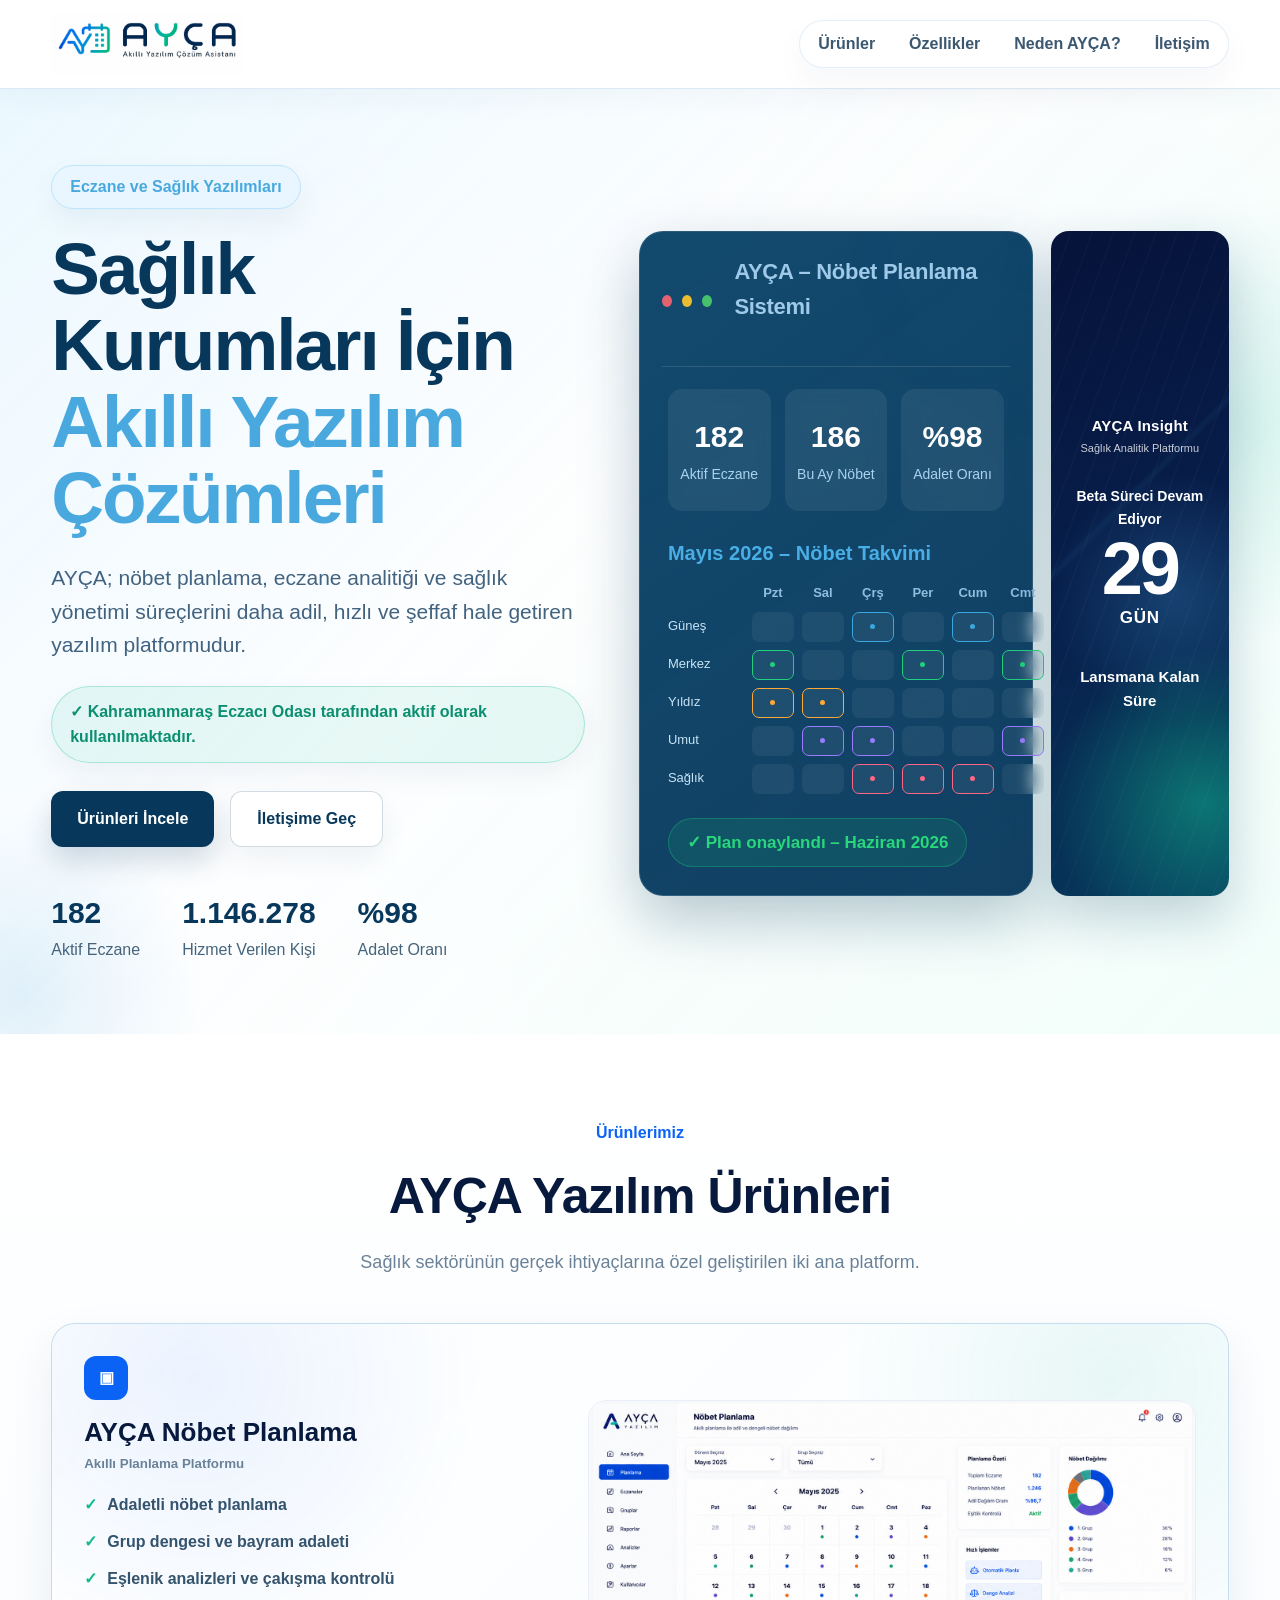
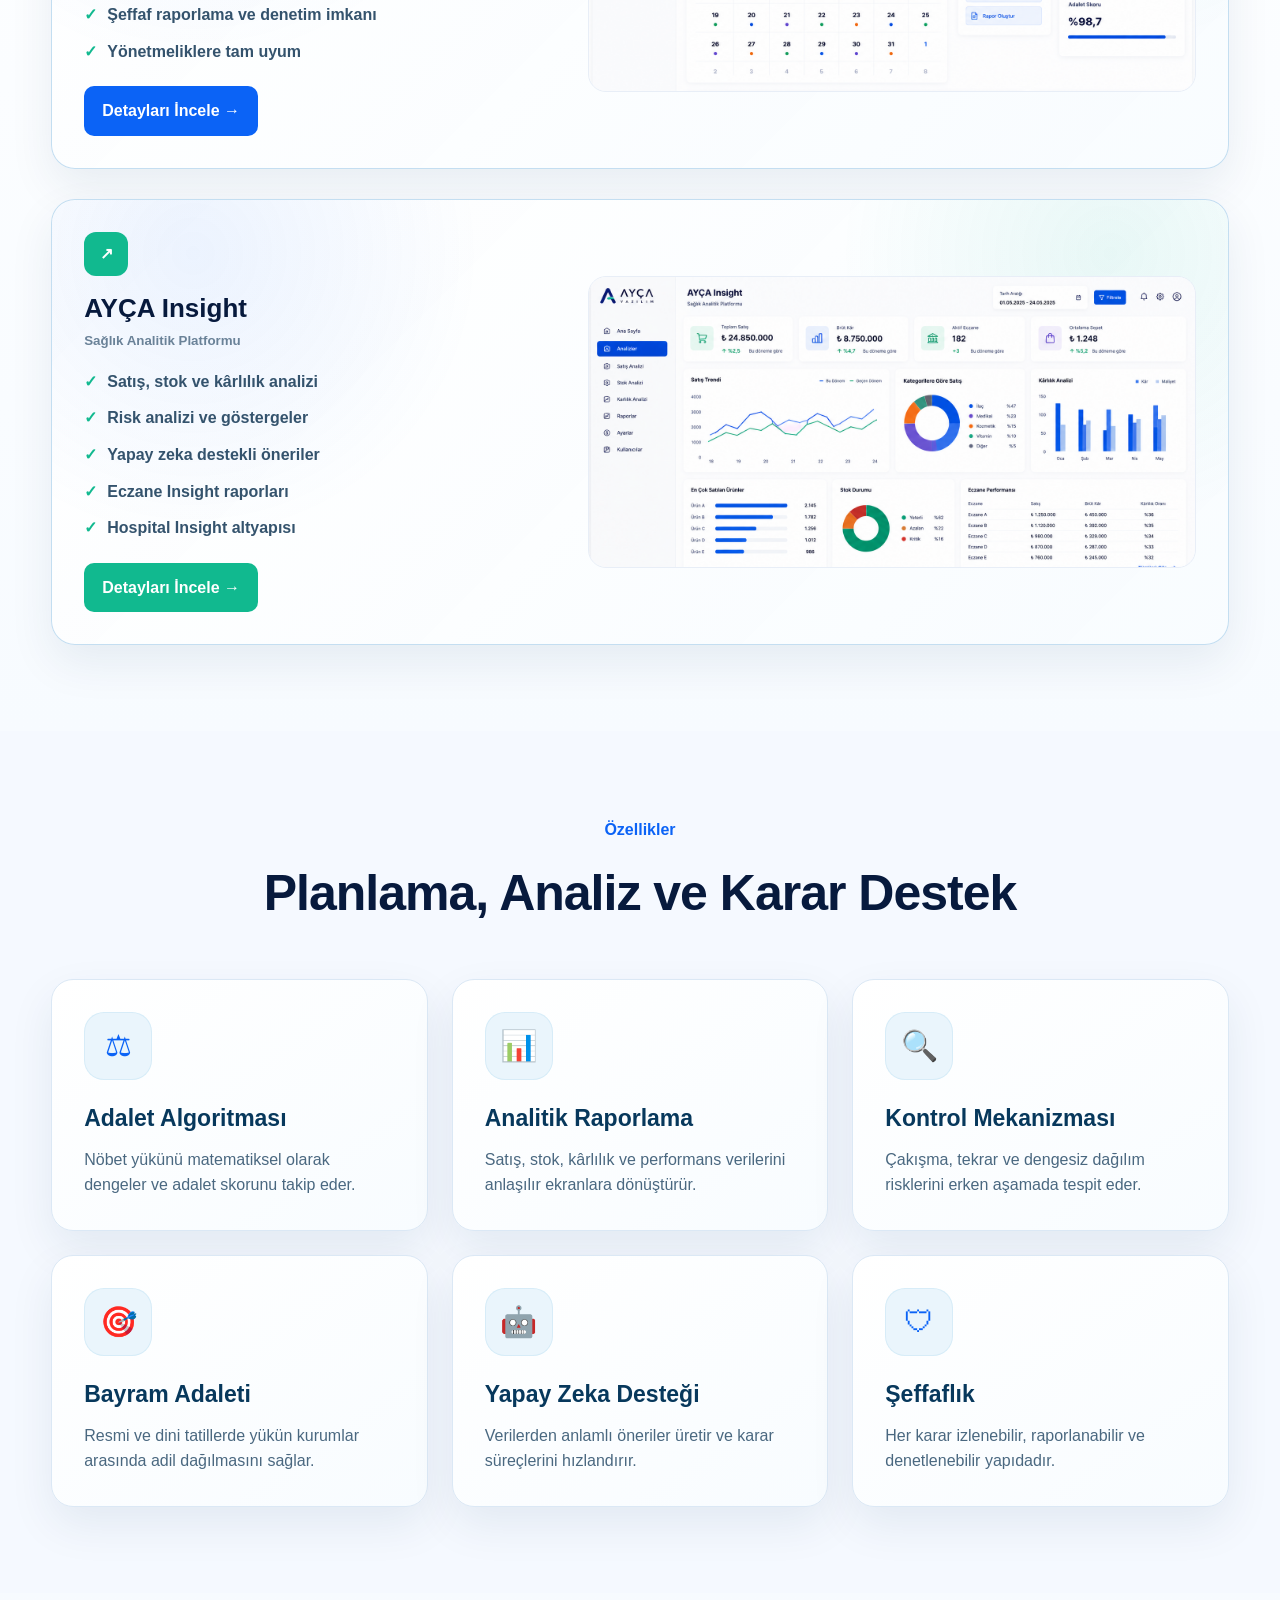
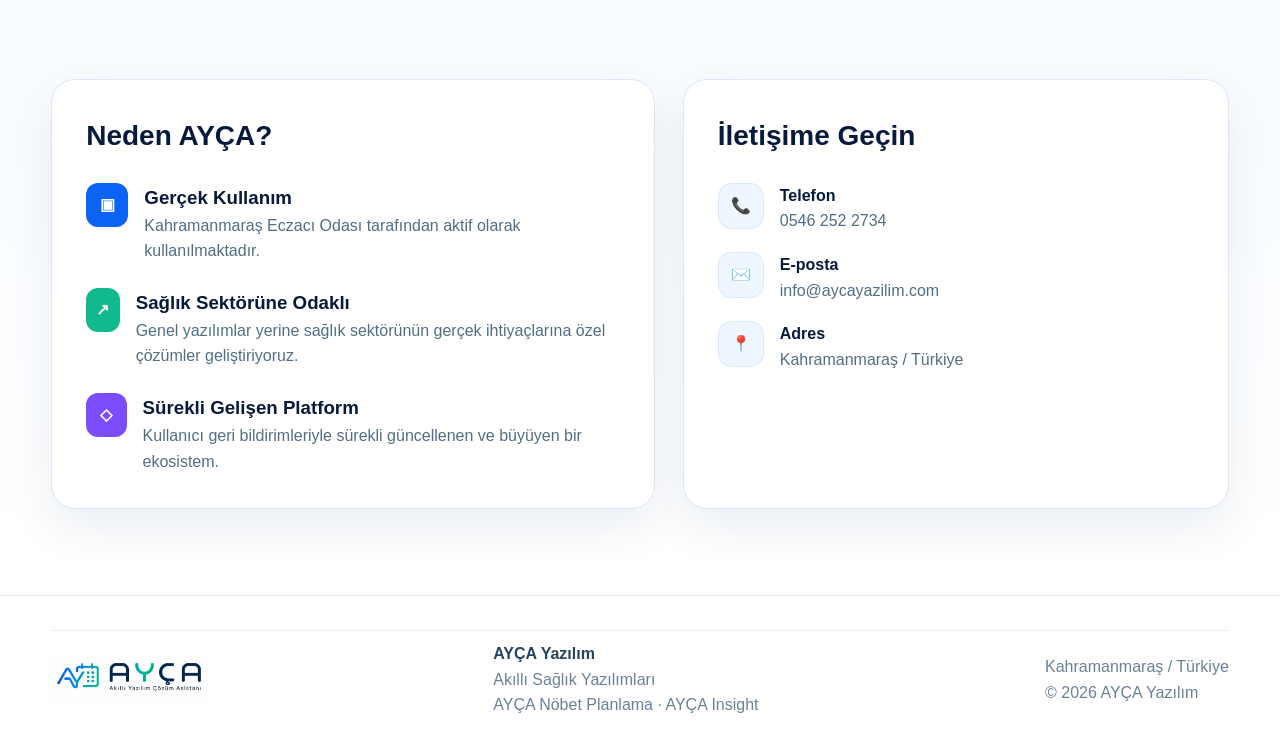
==== commit 8389f40e: "Update index.html" ====
--- a/index.html
+++ b/index.html
@@ -4,7 +4,7 @@
   <meta charset="UTF-8" />
   <meta name="viewport" content="width=device-width, initial-scale=1.0" />
   <title>AYÇA Yazılım | Akıllı Yazılım Çözüm Asistanı</title>
-  <link rel="stylesheet" href="/style.css?v=3.5" />
+  <link rel="stylesheet" href="/style.css?v=4.0" />
 </head>
 <body>
 
@@ -66,7 +66,8 @@
         </div>
       </div>
 
-      <div class="dashboard-card reveal">
+      <div class="hero-visual-stack reveal">
+        <div class="dashboard-card">
         <div class="window-bar">
           <span></span><span></span><span></span>
           <p>AYÇA – Nöbet Planlama Sistemi</p>
@@ -90,6 +91,18 @@
         </div>
 
         <div class="approved">✓ Plan onaylandı – Haziran 2026</div>
+        </div>
+
+        <div class="insight-beta-card">
+          <div>
+            <strong>AYÇA Insight</strong>
+            <span>Sağlık Analitik Platformu</span>
+          </div>
+          <p>Beta Süreci Devam Ediyor</p>
+          <b>29</b>
+          <em>GÜN</em>
+          <small>Lansmana Kalan Süre</small>
+        </div>
       </div>
     </div>
   </section>
@@ -263,6 +276,6 @@
   </div>
 </footer>
 
-<script src="/script.js?v=3.5"></script>
+<script src="/script.js?v=4.0"></script>
 </body>
 </html>
--- a/style.css
+++ b/style.css
@@ -824,3 +824,245 @@
     padding: 0;
   }
 }
+
+
+/* === AYÇA V4 HERO SENKRON + PREMIUM === */
+
+.hero {
+  padding: 76px 0 72px;
+}
+
+.hero-grid {
+  grid-template-columns: minmax(0, 0.95fr) minmax(520px, 1.05fr);
+  gap: 54px;
+  align-items: center;
+}
+
+.hero-content {
+  max-width: 720px;
+}
+
+.hero h1 {
+  font-size: clamp(48px, 5.7vw, 82px);
+  line-height: 1.05;
+}
+
+.hero p {
+  font-size: 21px;
+  max-width: 680px;
+}
+
+.hero-visual-stack {
+  display: grid;
+  grid-template-columns: minmax(0, 1fr) 178px;
+  gap: 18px;
+  align-items: stretch;
+}
+
+.hero-visual-stack .dashboard-card {
+  min-height: 520px;
+  height: 100%;
+  padding: 28px;
+  border-radius: 24px;
+  display: flex;
+  flex-direction: column;
+  justify-content: center;
+}
+
+.hero-visual-stack .window-bar {
+  margin-bottom: 22px;
+}
+
+.hero-visual-stack .window-bar p {
+  font-size: 22px;
+  letter-spacing: -0.3px;
+}
+
+.hero-visual-stack .dashboard-stats {
+  gap: 14px;
+  margin-bottom: 26px;
+}
+
+.hero-visual-stack .dashboard-stats div {
+  padding: 24px 10px;
+}
+
+.hero-visual-stack .dashboard-stats strong {
+  font-size: 30px;
+}
+
+.hero-visual-stack .dashboard-card h3 {
+  font-size: 20px;
+  margin-bottom: 14px;
+}
+
+.hero-visual-stack .calendar {
+  grid-template-columns: 76px repeat(7, minmax(42px, 1fr));
+  gap: 8px;
+  font-size: 13px;
+}
+
+.hero-visual-stack .calendar i {
+  height: 30px;
+  border-radius: 7px;
+}
+
+.hero-visual-stack .approved {
+  margin-top: 24px;
+  font-size: 17px;
+  align-self: flex-start;
+}
+
+.insight-beta-card {
+  position: relative;
+  overflow: hidden;
+  min-height: 520px;
+  border-radius: 18px;
+  padding: 24px 18px;
+  color: #ffffff;
+  background:
+    radial-gradient(circle at 86% 86%, rgba(17,185,143,.50), transparent 26%),
+    radial-gradient(circle at 70% 55%, rgba(73,169,223,.24), transparent 32%),
+    linear-gradient(160deg, #06133a 0%, #071f4c 52%, #07385c 100%);
+  box-shadow: 0 22px 52px rgba(7, 56, 92, 0.22);
+  display: flex;
+  flex-direction: column;
+  justify-content: center;
+  text-align: center;
+}
+
+.insight-beta-card::before {
+  content: "";
+  position: absolute;
+  inset: 0;
+  background:
+    linear-gradient(135deg, transparent 0 40%, rgba(73,169,223,.10) 41%, transparent 42%),
+    repeating-linear-gradient(110deg, transparent 0 18px, rgba(255,255,255,.035) 19px 20px);
+  opacity: .7;
+}
+
+.insight-beta-card > * {
+  position: relative;
+  z-index: 1;
+}
+
+.insight-beta-card strong {
+  display: block;
+  font-size: 15px;
+  letter-spacing: .2px;
+}
+
+.insight-beta-card span {
+  display: block;
+  font-size: 11px;
+  opacity: .78;
+  margin-top: 2px;
+}
+
+.insight-beta-card p {
+  margin: 28px 0 4px;
+  color: #ffffff;
+  font-size: 14px;
+  font-weight: 800;
+}
+
+.insight-beta-card b {
+  display: block;
+  font-size: 74px;
+  line-height: .95;
+  letter-spacing: -3px;
+}
+
+.insight-beta-card em {
+  font-style: normal;
+  font-size: 17px;
+  font-weight: 900;
+  letter-spacing: .8px;
+}
+
+.insight-beta-card small {
+  display: block;
+  margin-top: 34px;
+  font-size: 15px;
+  font-weight: 900;
+}
+
+/* Hero buton hizası */
+.hero-actions .btn-primary {
+  background: var(--dark);
+  color: #fff;
+}
+
+.hero-actions .btn-outline {
+  border-color: rgba(7,56,92,.18);
+  box-shadow: 0 12px 28px rgba(7,56,92,.06);
+}
+
+/* Ürün görselleri daha dolu görünsün */
+.product-image {
+  min-height: 260px;
+}
+
+.product-image img {
+  width: 100%;
+  height: 290px;
+  object-fit: cover;
+  object-position: left top;
+}
+
+/* Daha premium bölüm ayrımı */
+.section-title h2 {
+  letter-spacing: -1px;
+}
+
+.product-showcase {
+  gap: 30px;
+}
+
+.product-panel {
+  padding: 32px;
+}
+
+@media (max-width: 1180px) {
+  .hero-grid {
+    grid-template-columns: 1fr;
+  }
+
+  .hero-visual-stack {
+    grid-template-columns: 1fr;
+  }
+
+  .insight-beta-card {
+    min-height: auto;
+    padding: 24px;
+  }
+
+  .insight-beta-card b {
+    font-size: 58px;
+  }
+}
+
+@media (max-width: 680px) {
+  .hero-visual-stack .dashboard-card {
+    min-height: auto;
+    padding: 22px;
+  }
+
+  .hero-visual-stack .window-bar p {
+    font-size: 15px;
+  }
+
+  .hero-visual-stack .calendar {
+    grid-template-columns: 54px repeat(7, minmax(28px, 1fr));
+    gap: 5px;
+    font-size: 11px;
+  }
+
+  .hero-visual-stack .calendar i {
+    height: 25px;
+  }
+
+  .insight-beta-card {
+    border-radius: 16px;
+  }
+}
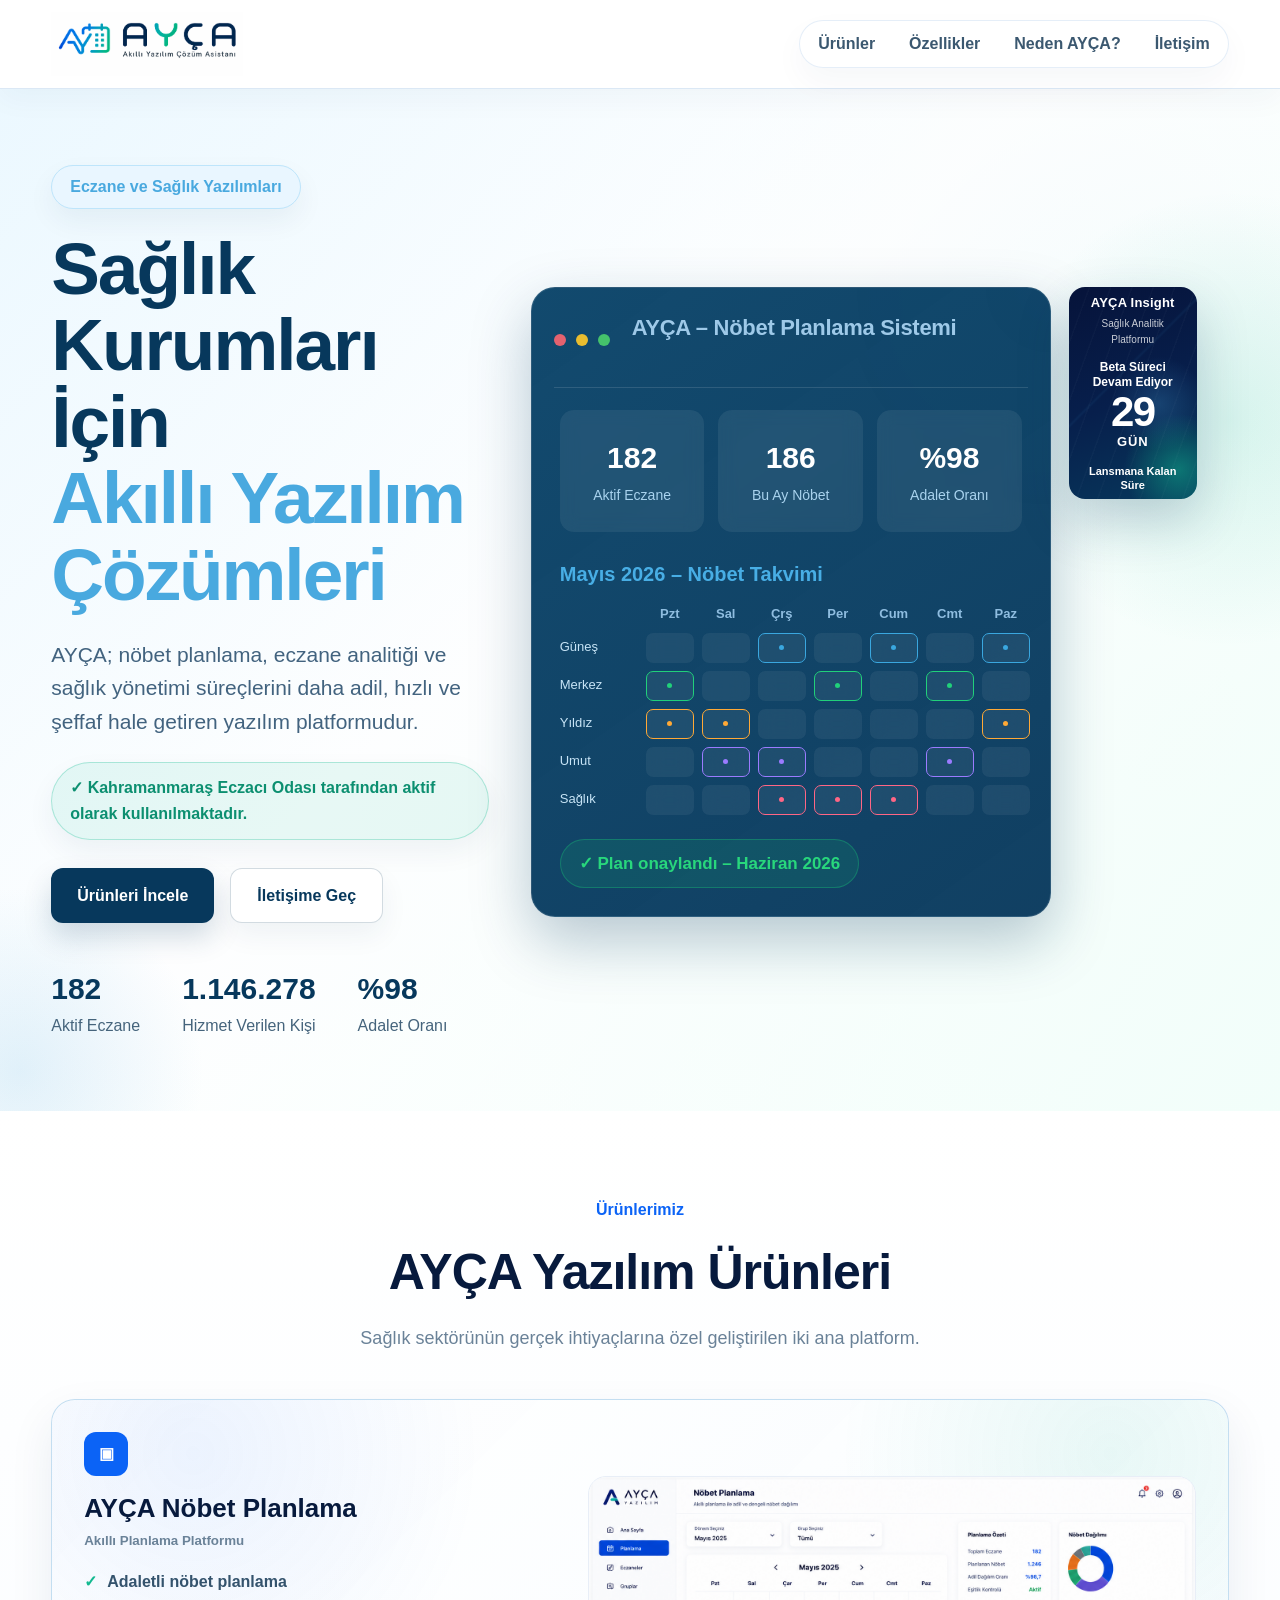
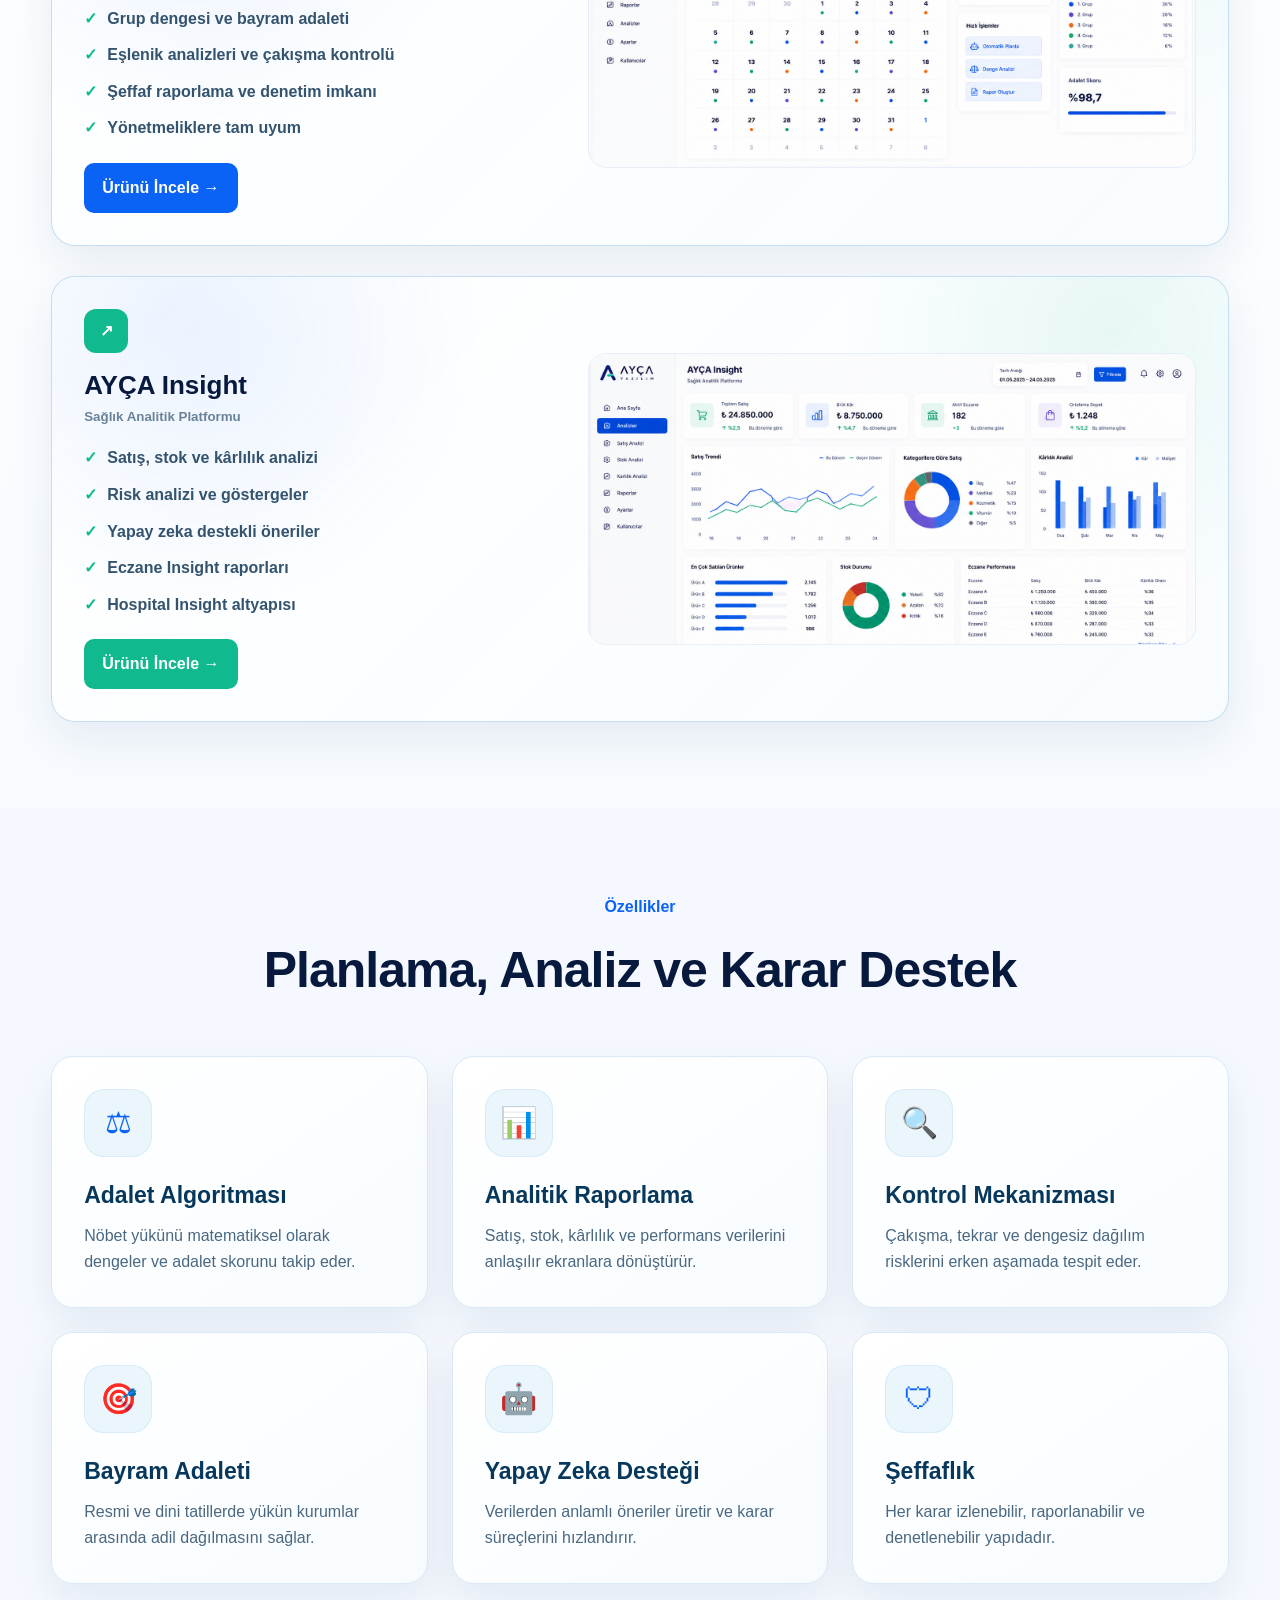
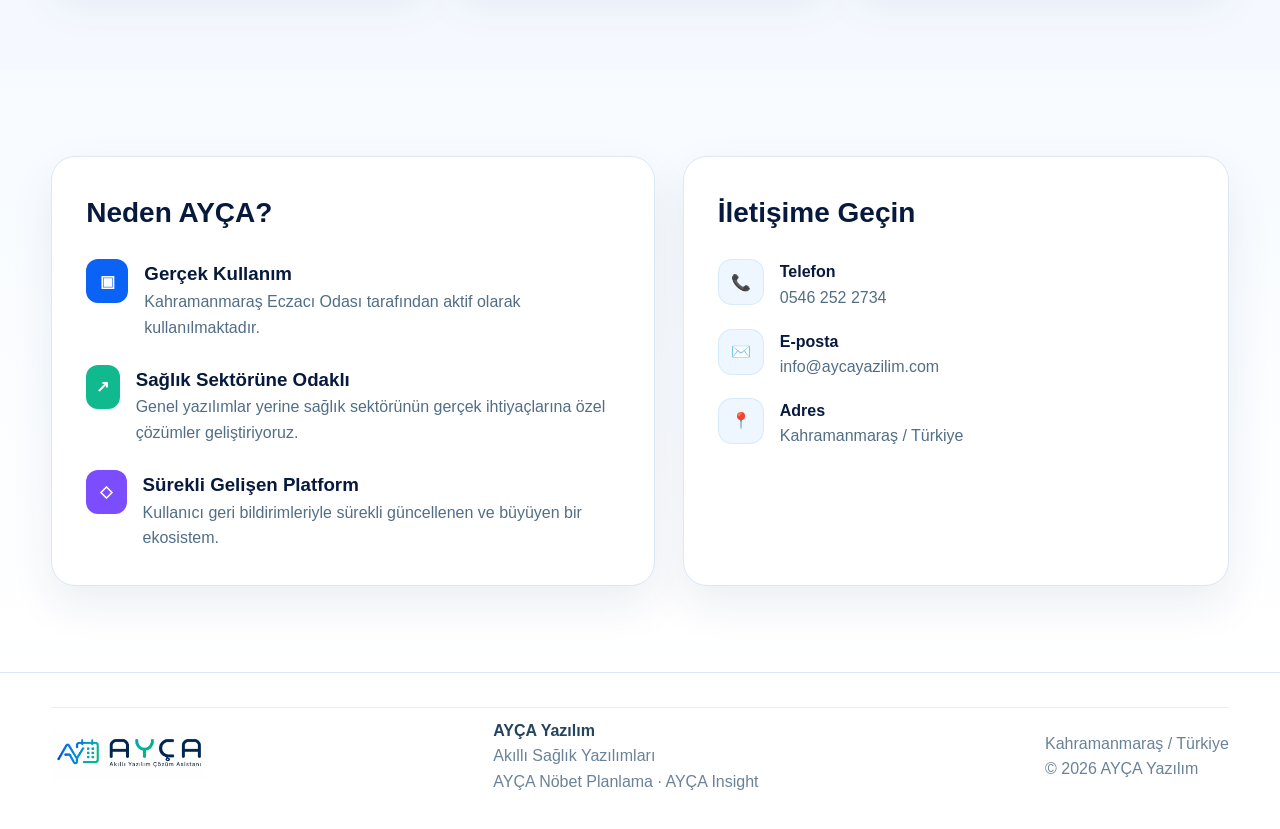
==== commit 184a9bbb: "Update index.html" ====
--- a/index.html
+++ b/index.html
@@ -4,7 +4,7 @@
   <meta charset="UTF-8" />
   <meta name="viewport" content="width=device-width, initial-scale=1.0" />
   <title>AYÇA Yazılım | Akıllı Yazılım Çözüm Asistanı</title>
-  <link rel="stylesheet" href="/style.css?v=4.0" />
+  <link rel="stylesheet" href="/style.css?v=4.1" />
 </head>
 <body>
 
@@ -128,7 +128,7 @@
               <li>Şeffaf raporlama ve denetim imkanı</li>
               <li>Yönetmeliklere tam uyum</li>
             </ul>
-            <a href="#contact" class="mini-btn">Detayları İncele →</a>
+            <a href="ayca-nobet.html" class="mini-btn">Ürünü İncele →</a>
           </div>
           <div class="product-image">
             <img src="assets/ayca-nobet-dashboard.png" alt="AYÇA Nöbet Planlama ekran görüntüsü">
@@ -147,7 +147,7 @@
               <li>Eczane Insight raporları</li>
               <li>Hospital Insight altyapısı</li>
             </ul>
-            <a href="#contact" class="mini-btn green-btn">Detayları İncele →</a>
+            <a href="ayca-insight.html" class="mini-btn green-btn">Ürünü İncele →</a>
           </div>
           <div class="product-image">
             <img src="assets/ayca-insight-dashboard.png" alt="AYÇA Insight ekran görüntüsü">
@@ -276,6 +276,6 @@
   </div>
 </footer>
 
-<script src="/script.js?v=4.0"></script>
+<script src="/script.js?v=4.1"></script>
 </body>
 </html>
--- a/style.css
+++ b/style.css
@@ -1066,3 +1066,467 @@
     border-radius: 16px;
   }
 }
+
+
+/* === AYÇA V4.1 HERO YATAY SENKRON === */
+.hero-grid {
+  grid-template-columns: minmax(0, 0.92fr) minmax(660px, 1.08fr);
+  gap: 42px;
+}
+
+.hero-visual-stack {
+  grid-template-columns: minmax(520px, 1fr) 128px;
+  align-items: start;
+}
+
+.hero-visual-stack .dashboard-card {
+  min-height: 500px;
+  width: 100%;
+}
+
+.hero-visual-stack .calendar {
+  grid-template-columns: 78px repeat(7, minmax(48px, 1fr));
+  gap: 8px;
+}
+
+.insight-beta-card {
+  min-height: auto;
+  height: 212px;
+  padding: 16px 12px;
+  border-radius: 16px;
+  align-self: start;
+  justify-content: center;
+  margin-top: 0;
+}
+
+.insight-beta-card strong {
+  font-size: 13px;
+}
+
+.insight-beta-card span {
+  font-size: 10px;
+}
+
+.insight-beta-card p {
+  margin: 12px 0 2px;
+  font-size: 12px;
+  line-height: 1.25;
+}
+
+.insight-beta-card b {
+  font-size: 42px;
+  letter-spacing: -1.5px;
+}
+
+.insight-beta-card em {
+  font-size: 13px;
+}
+
+.insight-beta-card small {
+  margin-top: 12px;
+  font-size: 11px;
+  line-height: 1.25;
+}
+
+@media (max-width: 1180px) {
+  .hero-grid {
+    grid-template-columns: 1fr;
+  }
+  .hero-visual-stack {
+    grid-template-columns: 1fr;
+  }
+  .insight-beta-card {
+    width: 100%;
+    height: auto;
+    min-height: 150px;
+  }
+}
+
+
+/* === ÜRÜN DETAY SAYFALARI === */
+.product-page-hero {
+  padding: 80px 0 70px;
+  background:
+    radial-gradient(circle at 12% 18%, rgba(73,169,223,.13), transparent 30%),
+    radial-gradient(circle at 88% 20%, rgba(17,185,143,.10), transparent 28%),
+    linear-gradient(180deg, #ffffff, #f7fbff);
+}
+
+.product-page-grid {
+  display: grid;
+  grid-template-columns: 0.85fr 1.15fr;
+  gap: 48px;
+  align-items: center;
+}
+
+.product-page-hero h1 {
+  color: var(--dark);
+  font-size: clamp(42px, 5vw, 72px);
+  line-height: 1.05;
+  letter-spacing: -2px;
+  margin-bottom: 22px;
+}
+
+.product-page-hero h1 span {
+  color: var(--sky);
+  display: block;
+}
+
+.product-page-hero p {
+  color: #42637f;
+  font-size: 21px;
+  margin-bottom: 28px;
+}
+
+.product-page-image {
+  border: 1px solid var(--border);
+  border-radius: 28px;
+  overflow: hidden;
+  background: #fff;
+  box-shadow: 0 28px 70px rgba(7,56,92,.12);
+}
+
+.product-page-image img {
+  width: 100%;
+  height: 430px;
+  object-fit: cover;
+  object-position: left top;
+}
+
+.product-metrics {
+  display: grid;
+  grid-template-columns: repeat(3,1fr);
+  gap: 16px;
+  margin-top: 28px;
+}
+
+.product-metrics div {
+  background: #fff;
+  border: 1px solid var(--border);
+  border-radius: 18px;
+  padding: 18px;
+  box-shadow: var(--shadow);
+}
+
+.product-metrics strong {
+  color: var(--dark);
+  font-size: 26px;
+  display: block;
+}
+
+.product-detail-grid {
+  display: grid;
+  grid-template-columns: repeat(3,1fr);
+  gap: 24px;
+}
+
+.detail-card {
+  background: #fff;
+  border: 1px solid var(--border);
+  border-radius: 22px;
+  padding: 30px;
+  box-shadow: var(--shadow);
+}
+
+.detail-card h3 {
+  color: var(--dark);
+  font-size: 23px;
+  margin-bottom: 10px;
+}
+
+.detail-card p {
+  color: #4a6880;
+}
+
+.back-link {
+  display: inline-flex;
+  margin-bottom: 22px;
+  color: var(--dark);
+  text-decoration: none;
+  font-weight: 800;
+}
+
+@media (max-width:980px){
+  .product-page-grid,
+  .product-detail-grid {
+    grid-template-columns: 1fr;
+  }
+  .product-page-image img {
+    height: auto;
+  }
+  .product-metrics {
+    grid-template-columns: 1fr;
+  }
+}
+
+
+/* === AYÇA ÜRÜN SAYFALARI V4.2 PREMIUM === */
+.product-premium-hero {
+  position: relative;
+  overflow: hidden;
+  padding: 86px 0 76px;
+  background:
+    radial-gradient(circle at 10% 14%, rgba(73,169,223,.16), transparent 30%),
+    radial-gradient(circle at 88% 18%, rgba(17,185,143,.13), transparent 28%),
+    linear-gradient(180deg, #ffffff, #f7fbff);
+}
+
+.product-premium-hero::before {
+  content: "";
+  position: absolute;
+  width: 520px;
+  height: 520px;
+  right: -210px;
+  top: 80px;
+  border-radius: 50%;
+  background: radial-gradient(circle, rgba(17,185,143,.12), transparent 62%);
+}
+
+.product-premium-grid {
+  position: relative;
+  z-index: 1;
+  display: grid;
+  grid-template-columns: .86fr 1.14fr;
+  gap: 54px;
+  align-items: center;
+}
+
+.product-premium-copy h1 {
+  color: var(--dark);
+  font-size: clamp(44px, 5.5vw, 78px);
+  line-height: 1.05;
+  letter-spacing: -2px;
+  margin: 18px 0 22px;
+}
+
+.product-premium-copy h1 span {
+  display: block;
+  color: var(--sky);
+}
+
+.product-premium-copy p {
+  color: #42637f;
+  font-size: 21px;
+  max-width: 680px;
+  margin-bottom: 26px;
+}
+
+.product-premium-visual {
+  border: 1px solid rgba(190,219,240,.9);
+  border-radius: 30px;
+  overflow: hidden;
+  background: #fff;
+  box-shadow: 0 30px 80px rgba(7,56,92,.14);
+}
+
+.product-premium-visual img {
+  width: 100%;
+  height: 470px;
+  object-fit: cover;
+  object-position: left top;
+}
+
+.back-link {
+  display: inline-flex;
+  margin-bottom: 16px;
+  color: var(--dark);
+  text-decoration: none;
+  font-weight: 900;
+}
+
+.insight-launch-pill {
+  display: inline-flex;
+  flex-direction: column;
+  gap: 2px;
+  padding: 14px 18px;
+  border-radius: 18px;
+  color: #fff;
+  background:
+    radial-gradient(circle at right bottom, rgba(17,185,143,.55), transparent 35%),
+    linear-gradient(145deg, #06133a, #07385c);
+  box-shadow: 0 20px 45px rgba(7,56,92,.18);
+  margin-bottom: 26px;
+}
+
+.insight-launch-pill strong {
+  font-size: 16px;
+}
+
+.insight-launch-pill span {
+  font-size: 14px;
+  opacity: .86;
+}
+
+.premium-card-grid {
+  display: grid;
+  gap: 24px;
+}
+
+.premium-card-grid.three {
+  grid-template-columns: repeat(3, 1fr);
+}
+
+.premium-card-grid.six {
+  grid-template-columns: repeat(3, 1fr);
+}
+
+.premium-info-card {
+  position: relative;
+  overflow: hidden;
+  background:
+    linear-gradient(145deg, rgba(255,255,255,.98), rgba(248,252,255,.96));
+  border: 1px solid rgba(190,219,240,.85);
+  border-radius: 24px;
+  padding: 32px;
+  box-shadow: 0 20px 48px rgba(7,56,92,.08);
+  transition: transform .25s ease, box-shadow .25s ease, border-color .25s ease;
+}
+
+.premium-info-card::before {
+  content: "";
+  position: absolute;
+  inset: 0;
+  background:
+    radial-gradient(circle at 12% 0%, rgba(73,169,223,.09), transparent 30%),
+    radial-gradient(circle at 100% 10%, rgba(17,185,143,.08), transparent 28%);
+  pointer-events: none;
+}
+
+.premium-info-card:hover {
+  transform: translateY(-4px);
+  box-shadow: 0 28px 60px rgba(7,56,92,.12);
+  border-color: rgba(73,169,223,.55);
+}
+
+.premium-info-card > * {
+  position: relative;
+  z-index: 1;
+}
+
+.premium-info-card h3 {
+  color: var(--dark);
+  font-size: 24px;
+  margin-bottom: 10px;
+}
+
+.premium-info-card p {
+  color: #4a6880;
+}
+
+.product-deep-section {
+  background:
+    linear-gradient(180deg, #ffffff, #f7fbff);
+}
+
+.screen-showcase-section {
+  background: #ffffff;
+}
+
+.large-screen-card {
+  border: 1px solid rgba(190,219,240,.9);
+  border-radius: 30px;
+  overflow: hidden;
+  box-shadow: 0 30px 80px rgba(7,56,92,.13);
+  background: #fff;
+}
+
+.large-screen-card img {
+  width: 100%;
+  height: 560px;
+  object-fit: cover;
+  object-position: left top;
+}
+
+.product-summary-card {
+  width: min(900px, 92%);
+  margin: -52px auto 0;
+  position: relative;
+  z-index: 2;
+  background:
+    linear-gradient(145deg, rgba(255,255,255,.96), rgba(248,252,255,.94));
+  border: 1px solid rgba(190,219,240,.9);
+  border-radius: 26px;
+  padding: 34px;
+  box-shadow: 0 24px 60px rgba(7,56,92,.12);
+  text-align: center;
+}
+
+.product-summary-card h2 {
+  color: var(--dark);
+  font-size: clamp(28px, 3vw, 42px);
+  line-height: 1.15;
+  margin-bottom: 14px;
+}
+
+.product-summary-card p {
+  color: #4a6880;
+  font-size: 19px;
+}
+
+.hospital-highlight {
+  display: grid;
+  grid-template-columns: 1fr .7fr;
+  gap: 28px;
+  align-items: center;
+  background:
+    radial-gradient(circle at right bottom, rgba(17,185,143,.18), transparent 34%),
+    linear-gradient(145deg, #ffffff, #f7fbff);
+  border: 1px solid rgba(190,219,240,.9);
+  border-radius: 30px;
+  padding: 42px;
+  box-shadow: 0 24px 60px rgba(7,56,92,.09);
+}
+
+.hospital-highlight h2 {
+  color: var(--dark);
+  font-size: clamp(32px, 4vw, 52px);
+  margin: 8px 0 12px;
+}
+
+.hospital-highlight p {
+  color: #4a6880;
+  font-size: 20px;
+}
+
+.hospital-mini-panel {
+  min-height: 220px;
+  color: #fff;
+  border-radius: 24px;
+  padding: 30px;
+  display: grid;
+  place-items: center;
+  text-align: center;
+  background:
+    radial-gradient(circle at right bottom, rgba(17,185,143,.50), transparent 32%),
+    linear-gradient(145deg, #06133a, #07385c);
+  box-shadow: 0 24px 58px rgba(7,56,92,.18);
+}
+
+.hospital-mini-panel strong {
+  display: block;
+  font-size: 28px;
+}
+
+.hospital-mini-panel span {
+  display: block;
+  margin-top: 8px;
+  opacity: .84;
+}
+
+@media (max-width: 980px) {
+  .product-premium-grid,
+  .premium-card-grid.three,
+  .premium-card-grid.six,
+  .hospital-highlight {
+    grid-template-columns: 1fr;
+  }
+
+  .product-premium-visual img,
+  .large-screen-card img {
+    height: auto;
+  }
+
+  .product-summary-card {
+    margin-top: 24px;
+  }
+}
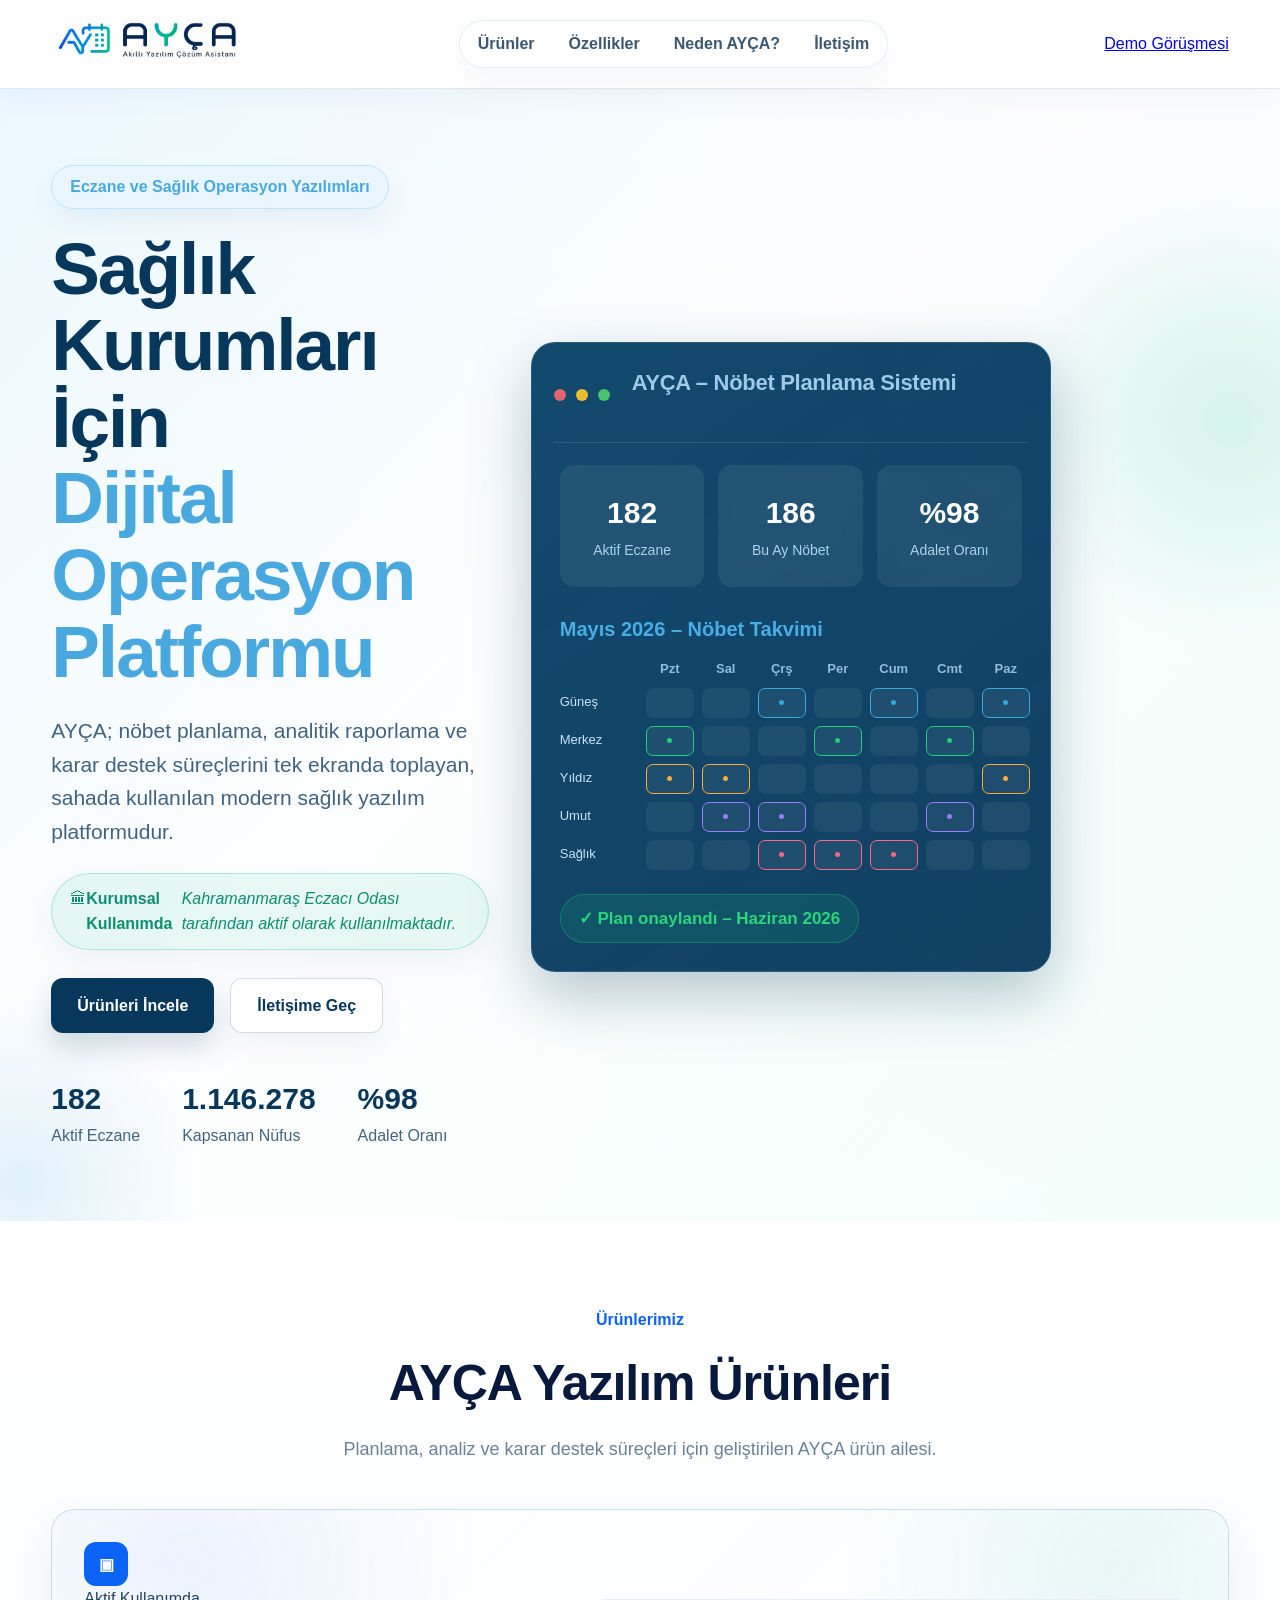
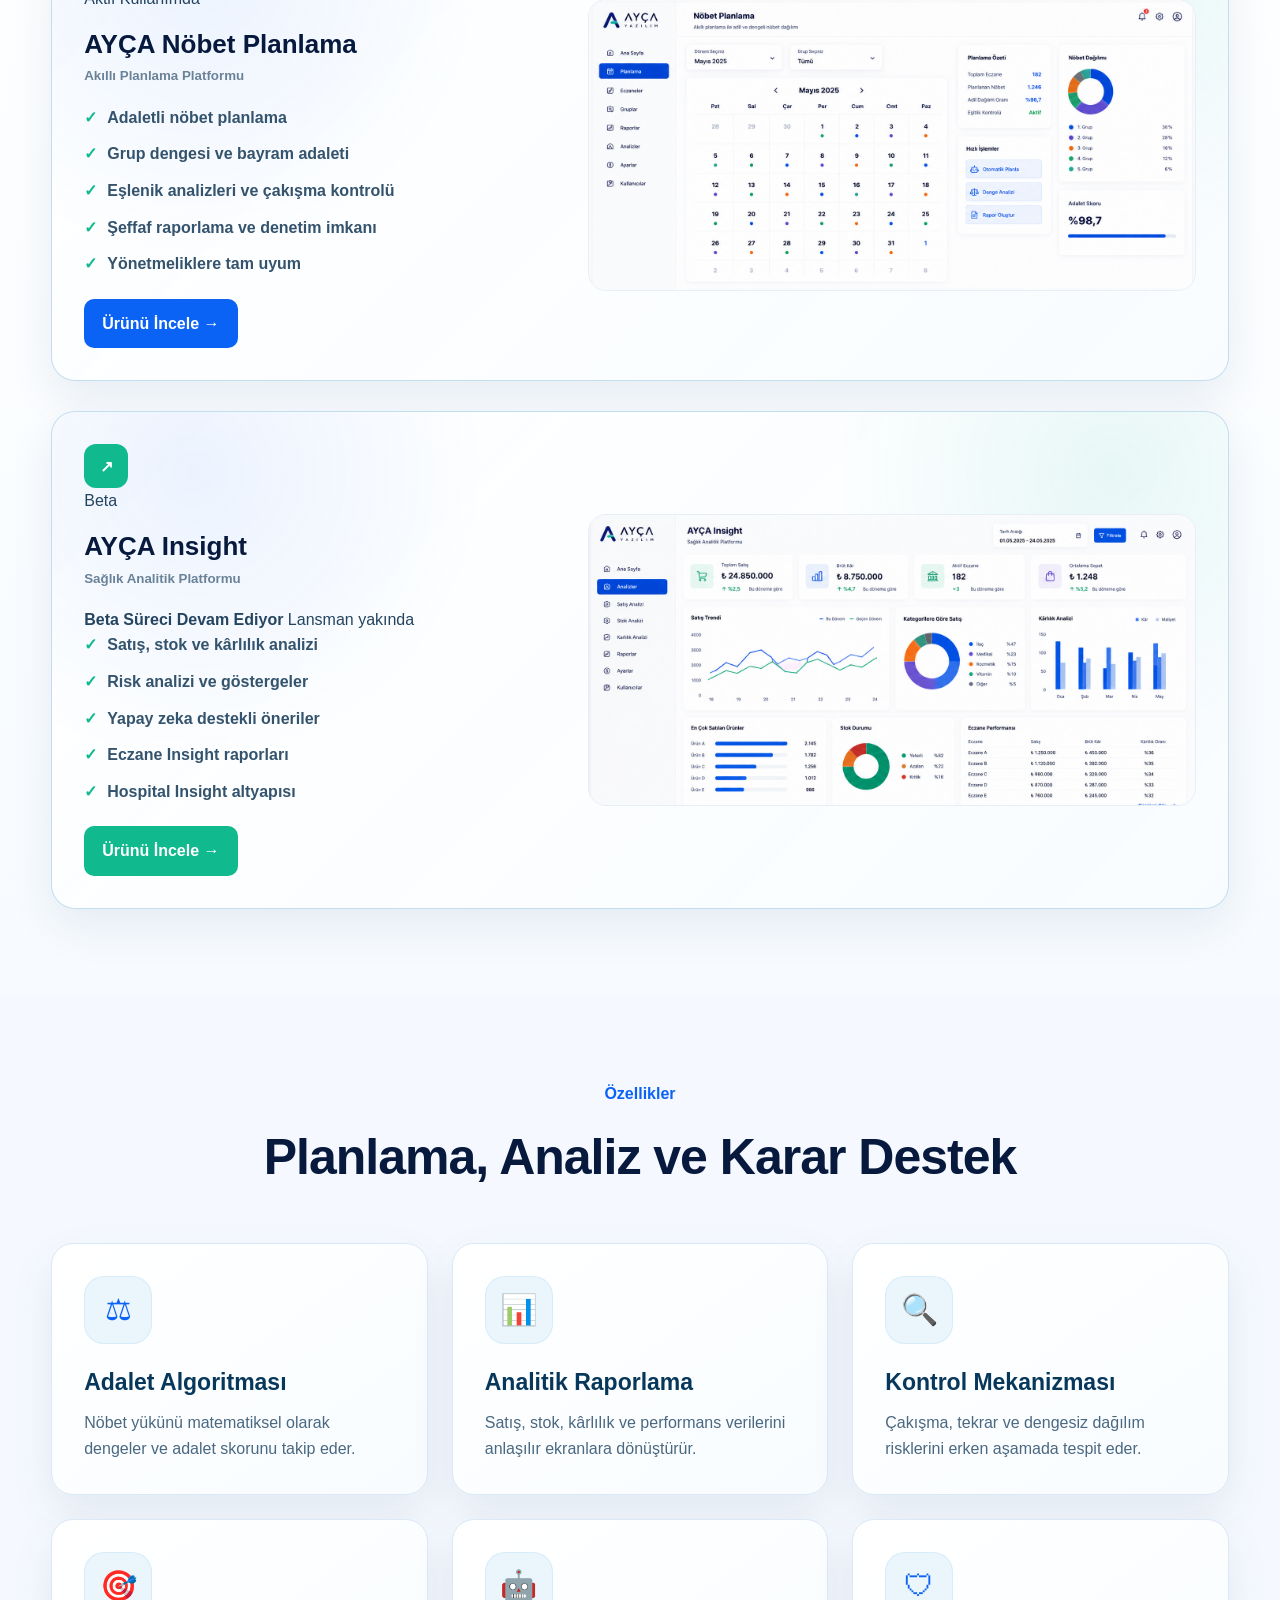
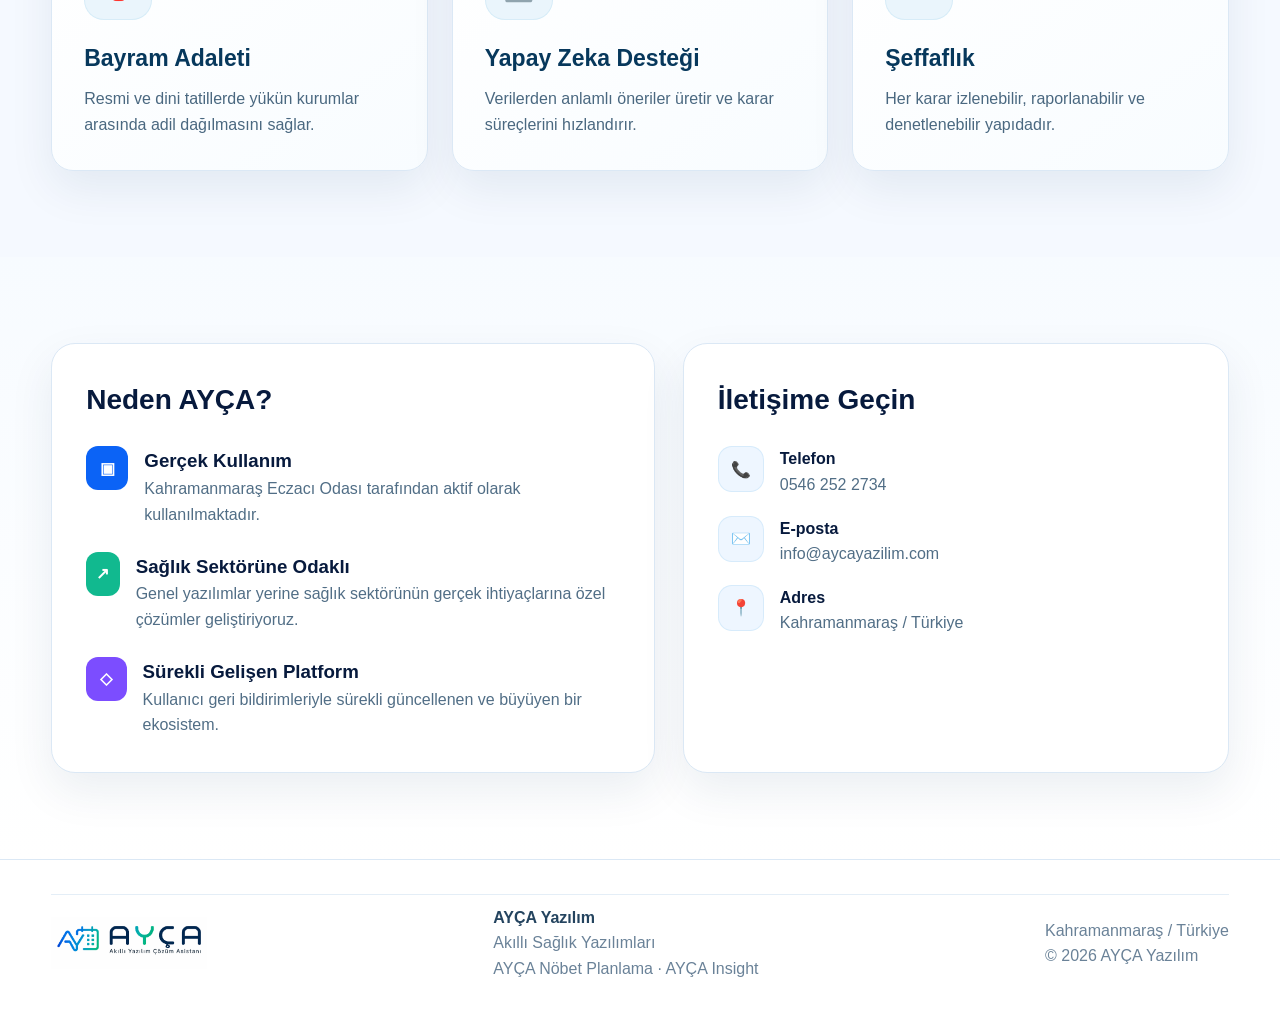
==== commit c8ef7338: "Rename index_v4_3.html to index.html" ====
--- a/index.html
+++ b/index.html
@@ -4,7 +4,7 @@
   <meta charset="UTF-8" />
   <meta name="viewport" content="width=device-width, initial-scale=1.0" />
   <title>AYÇA Yazılım | Akıllı Yazılım Çözüm Asistanı</title>
-  <link rel="stylesheet" href="/style.css?v=4.1" />
+  <link rel="stylesheet" href="/style.css?v=4.3" />
 </head>
 <body>
 
@@ -21,7 +21,7 @@
       <a href="#contact">İletişim</a>
     </nav>
 
-    
+    <a href="#contact" class="nav-cta">Demo Görüşmesi</a>
   </div>
 </header>
 
@@ -29,20 +29,22 @@
   <section class="hero">
     <div class="container hero-grid">
       <div class="hero-content reveal">
-        <span class="badge">Eczane ve Sağlık Yazılımları</span>
+        <span class="badge">Eczane ve Sağlık Operasyon Yazılımları</span>
 
         <h1>
           Sağlık Kurumları İçin
-          <span>Akıllı Yazılım Çözümleri</span>
+          <span>Dijital Operasyon Platformu</span>
         </h1>
 
         <p>
-          AYÇA; nöbet planlama, eczane analitiği ve sağlık yönetimi süreçlerini
-          daha adil, hızlı ve şeffaf hale getiren yazılım platformudur.
+          AYÇA; nöbet planlama, analitik raporlama ve karar destek süreçlerini
+          tek ekranda toplayan, sahada kullanılan modern sağlık yazılım platformudur.
         </p>
 
-        <div class="trust-badge">
-          <strong>✓ Kahramanmaraş Eczacı Odası tarafından aktif olarak kullanılmaktadır.</strong>
+        <div class="trust-badge trust-badge-reference">
+          <span>🏛</span>
+          <strong>Kurumsal Kullanımda</strong>
+          <em>Kahramanmaraş Eczacı Odası tarafından aktif olarak kullanılmaktadır.</em>
         </div>
 
         <div class="hero-actions">
@@ -57,7 +59,7 @@
           </div>
           <div>
             <strong>1.146.278</strong>
-            <span>Hizmet Verilen Kişi</span>
+            <span>Kapsanan Nüfus</span>
           </div>
           <div>
             <strong>%98</strong>
@@ -92,17 +94,6 @@
 
         <div class="approved">✓ Plan onaylandı – Haziran 2026</div>
         </div>
-
-        <div class="insight-beta-card">
-          <div>
-            <strong>AYÇA Insight</strong>
-            <span>Sağlık Analitik Platformu</span>
-          </div>
-          <p>Beta Süreci Devam Ediyor</p>
-          <b>29</b>
-          <em>GÜN</em>
-          <small>Lansmana Kalan Süre</small>
-        </div>
       </div>
     </div>
   </section>
@@ -112,13 +103,16 @@
       <div class="section-title reveal">
         <span>Ürünlerimiz</span>
         <h2>AYÇA Yazılım Ürünleri</h2>
-        <p>Sağlık sektörünün gerçek ihtiyaçlarına özel geliştirilen iki ana platform.</p>
+        <p>Planlama, analiz ve karar destek süreçleri için geliştirilen AYÇA ürün ailesi.</p>
       </div>
 
       <div class="product-showcase">
         <article class="product-panel reveal">
           <div class="product-copy">
-            <div class="product-icon blue-icon">▣</div>
+            <div class="product-card-top">
+              <div class="product-icon blue-icon">▣</div>
+              <span class="product-status active">Aktif Kullanımda</span>
+            </div>
             <h3>AYÇA Nöbet Planlama</h3>
             <small>Akıllı Planlama Platformu</small>
             <ul>
@@ -137,9 +131,16 @@
 
         <article class="product-panel reveal">
           <div class="product-copy">
-            <div class="product-icon green-icon">↗</div>
+            <div class="product-card-top">
+              <div class="product-icon green-icon">↗</div>
+              <span class="product-status beta">Beta</span>
+            </div>
             <h3>AYÇA Insight</h3>
             <small>Sağlık Analitik Platformu</small>
+            <div class="product-beta-label">
+              <strong>Beta Süreci Devam Ediyor</strong>
+              <span>Lansman yakında</span>
+            </div>
             <ul>
               <li>Satış, stok ve kârlılık analizi</li>
               <li>Risk analizi ve göstergeler</li>
@@ -276,6 +277,6 @@
   </div>
 </footer>
 
-<script src="/script.js?v=4.1"></script>
+<script src="/script.js?v=4.3"></script>
 </body>
 </html>
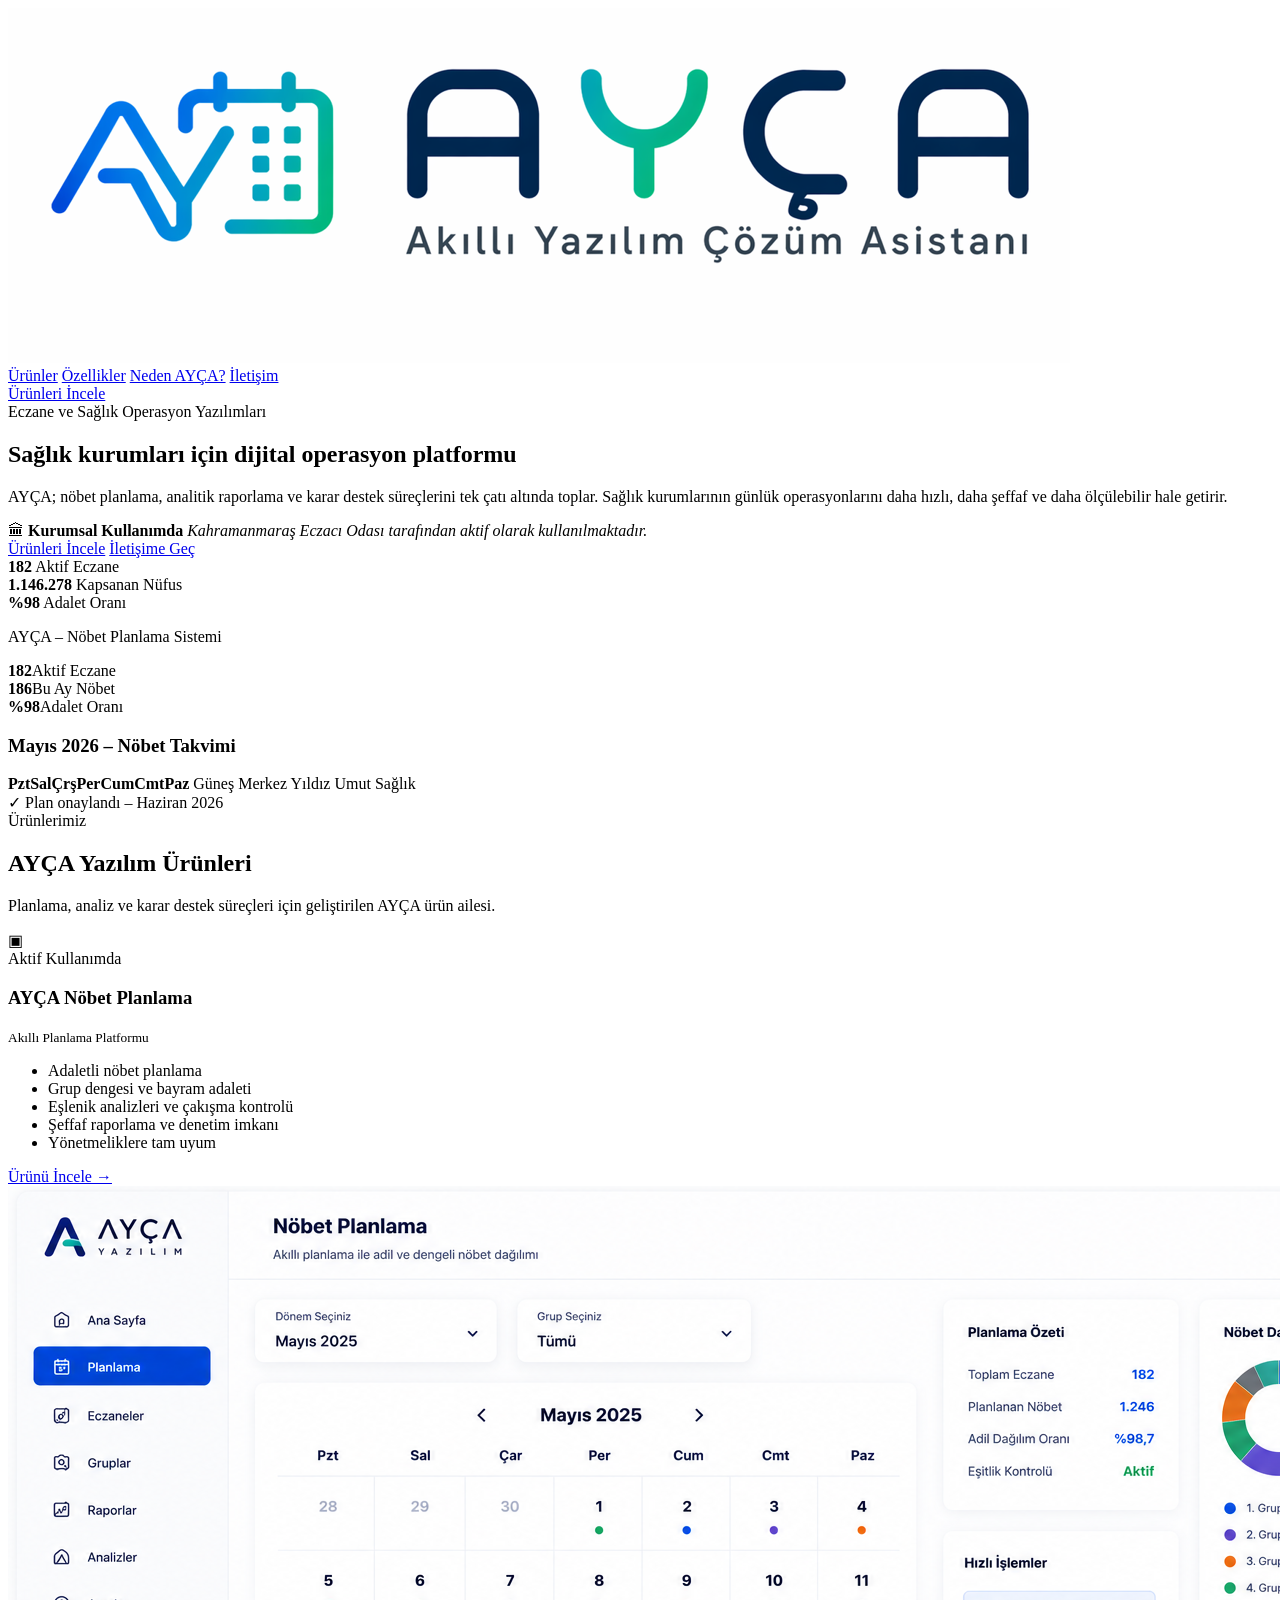
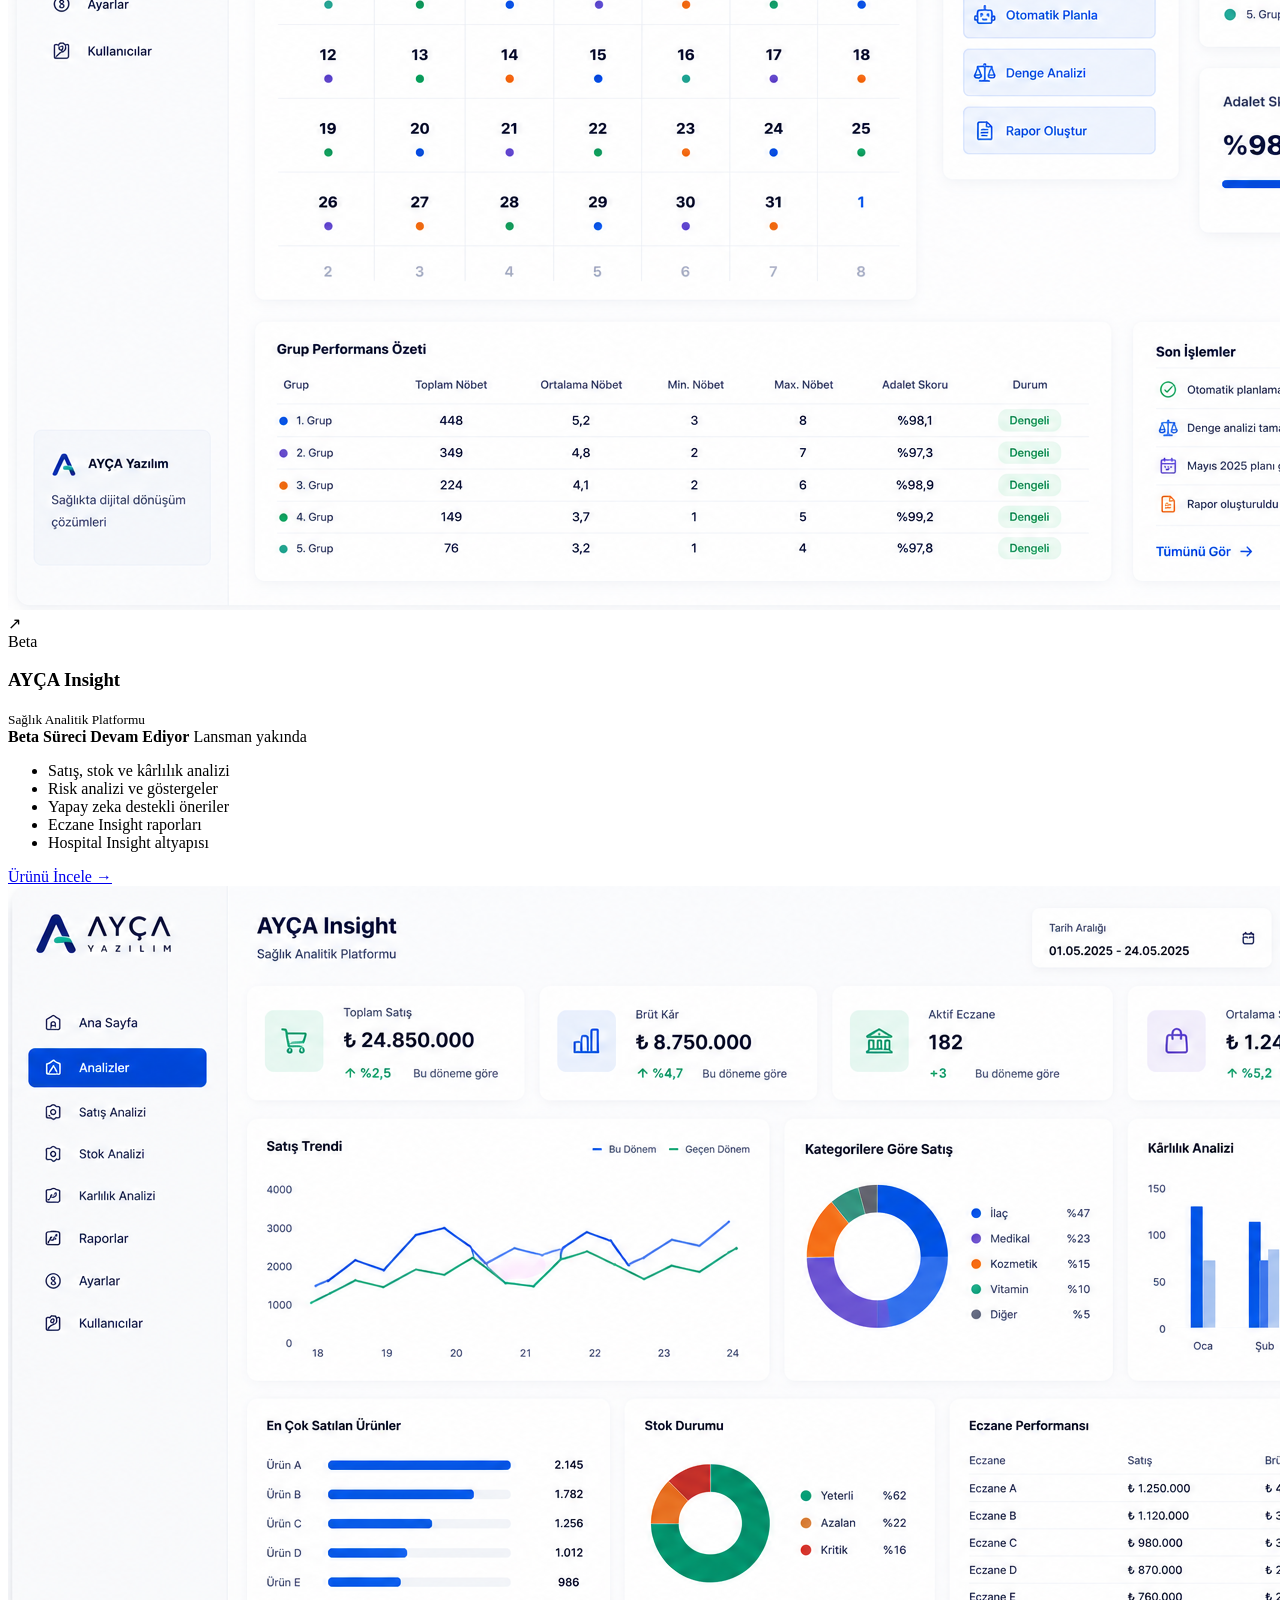
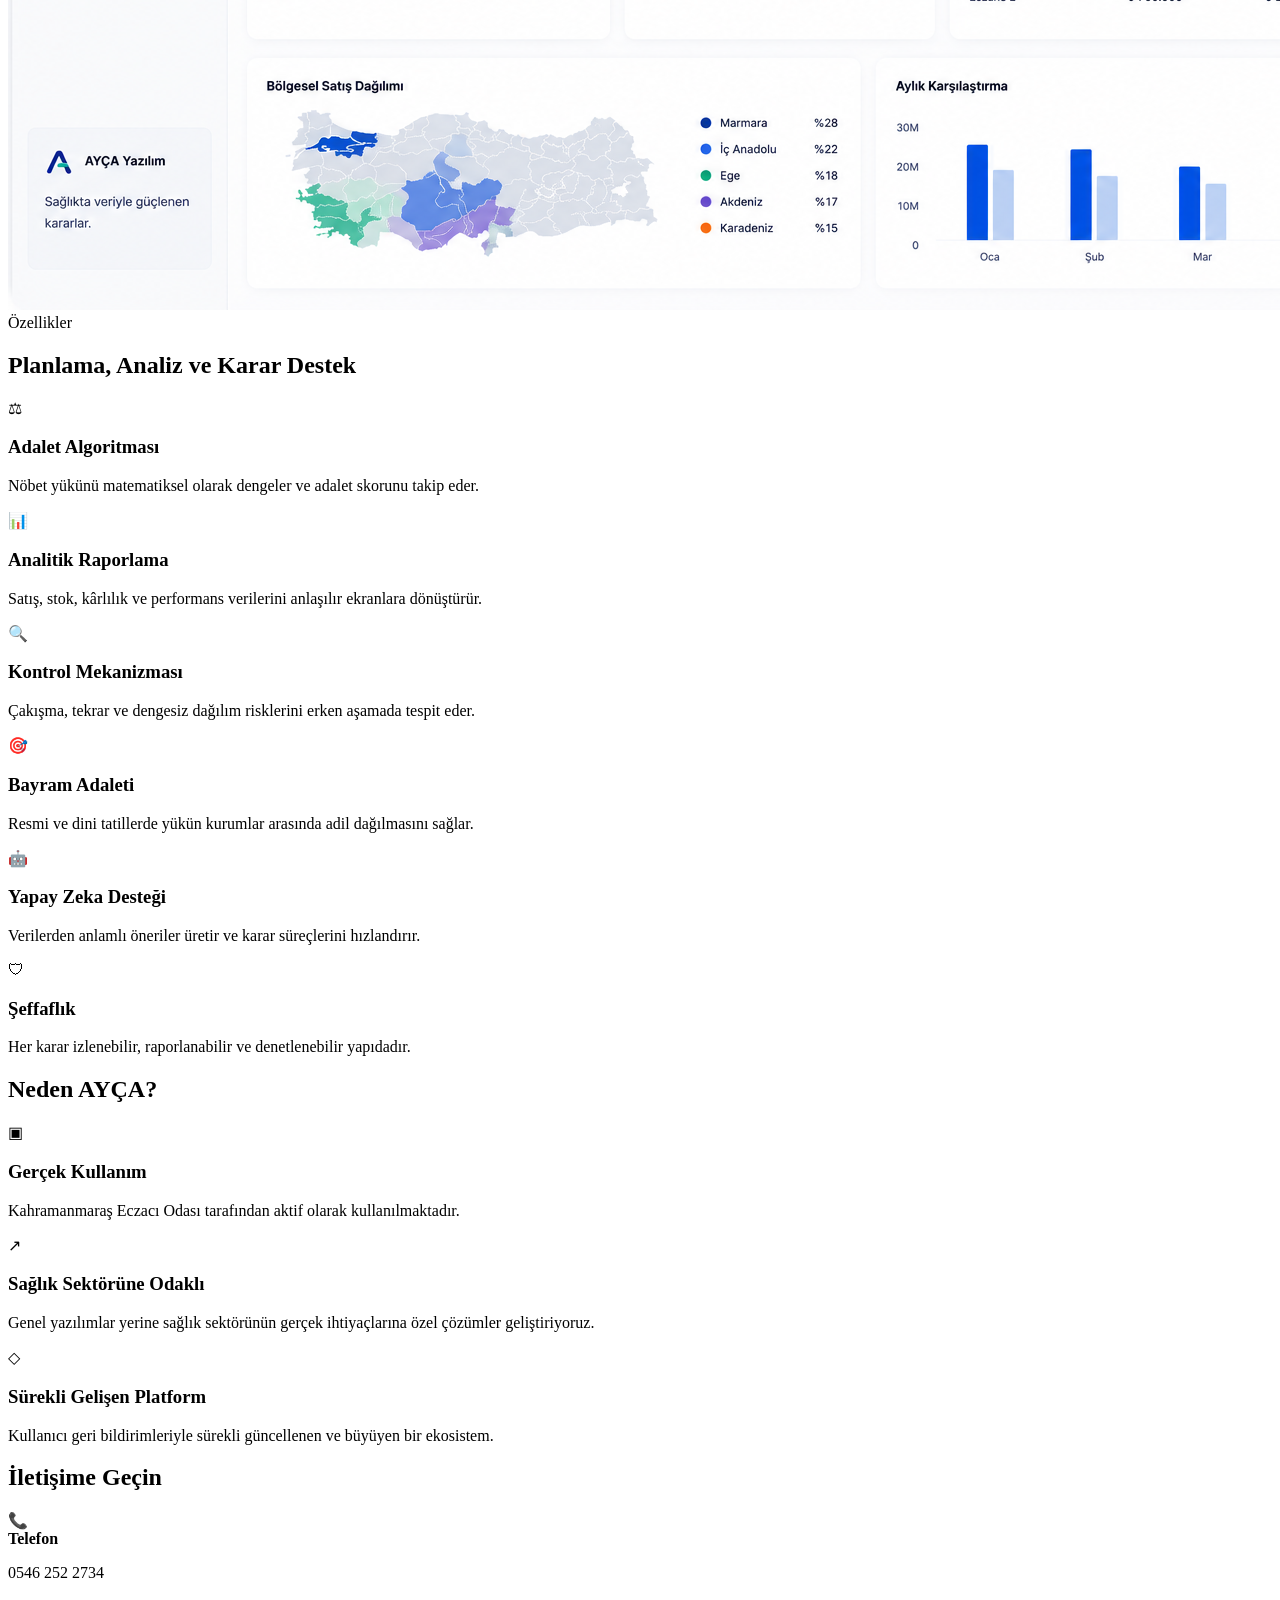
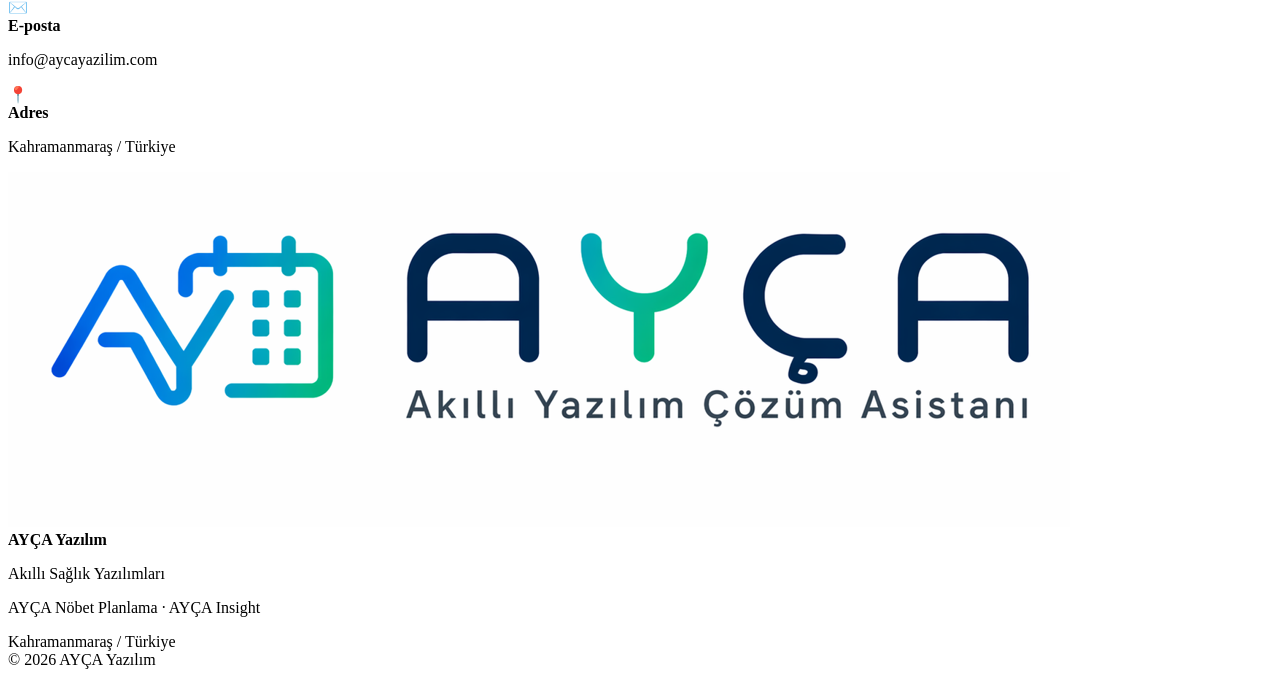
==== commit 2b7a4fe8: "Rename index_v4_4.html to index.html" ====
--- a/index.html
+++ b/index.html
@@ -21,7 +21,7 @@
       <a href="#contact">İletişim</a>
     </nav>
 
-    <a href="#contact" class="nav-cta">Demo Görüşmesi</a>
+    <a href="#products" class="nav-cta">Ürünleri İncele</a>
   </div>
 </header>
 
@@ -31,14 +31,13 @@
       <div class="hero-content reveal">
         <span class="badge">Eczane ve Sağlık Operasyon Yazılımları</span>
 
-        <h1>
-          Sağlık Kurumları İçin
-          <span>Dijital Operasyon Platformu</span>
+        <h1 class="hero-title-horizontal">
+          Sağlık kurumları için dijital operasyon platformu
         </h1>
 
-        <p>
-          AYÇA; nöbet planlama, analitik raporlama ve karar destek süreçlerini
-          tek ekranda toplayan, sahada kullanılan modern sağlık yazılım platformudur.
+        <p class="hero-lead-strong">
+          AYÇA; nöbet planlama, analitik raporlama ve karar destek süreçlerini tek çatı altında toplar.
+          Sağlık kurumlarının günlük operasyonlarını daha hızlı, daha şeffaf ve daha ölçülebilir hale getirir.
         </p>
 
         <div class="trust-badge trust-badge-reference">
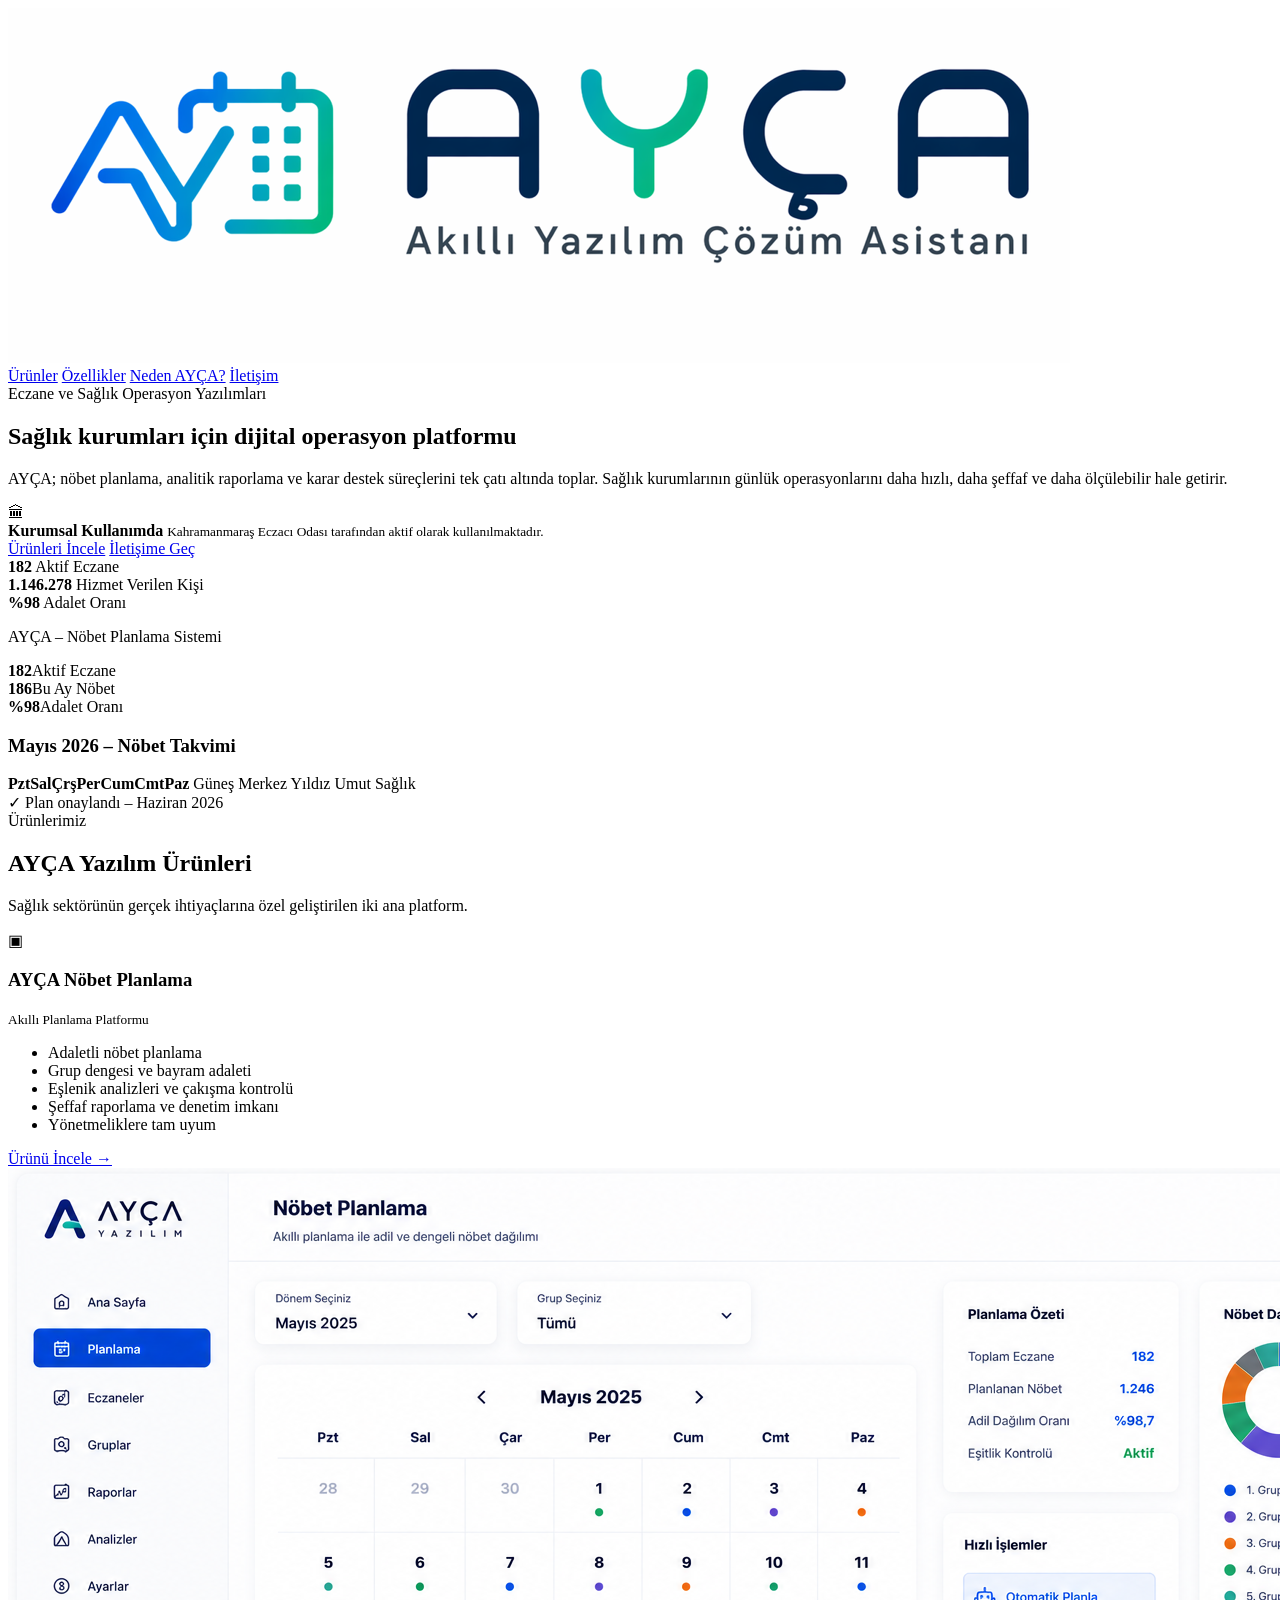
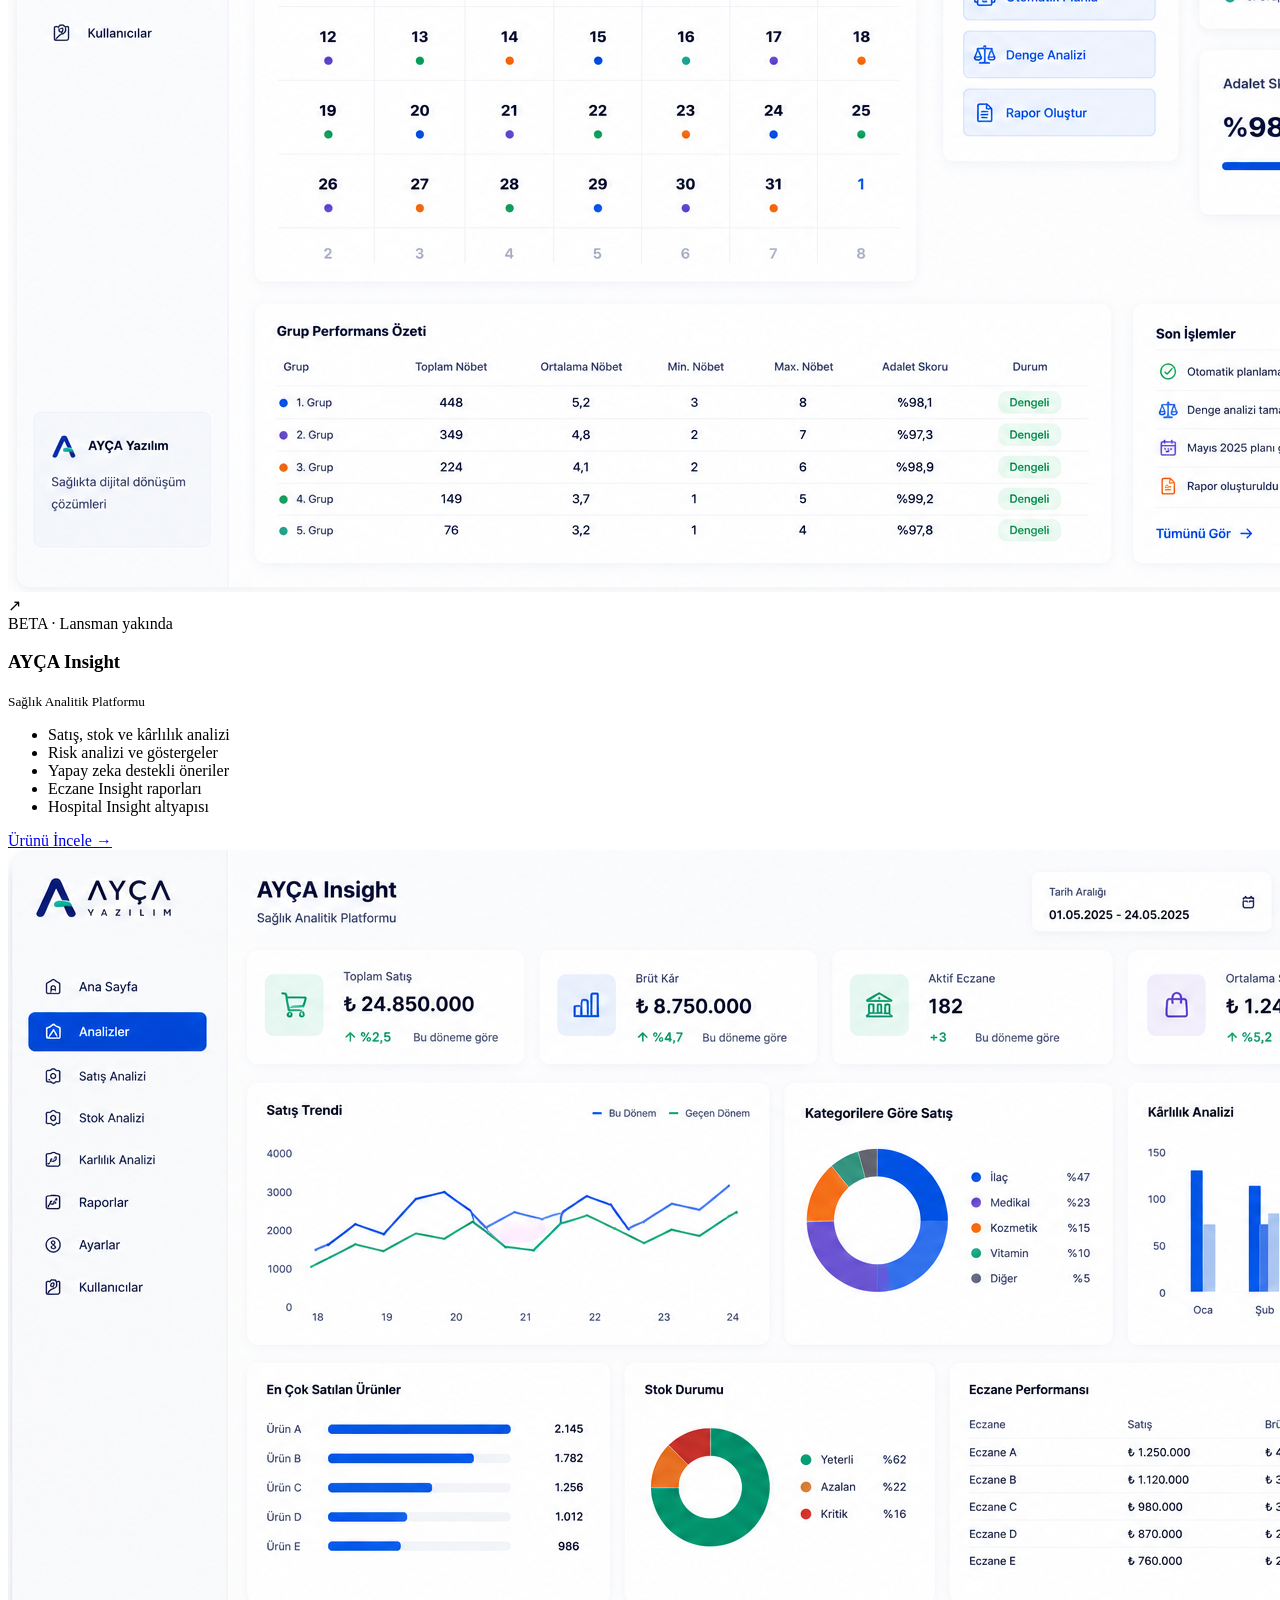
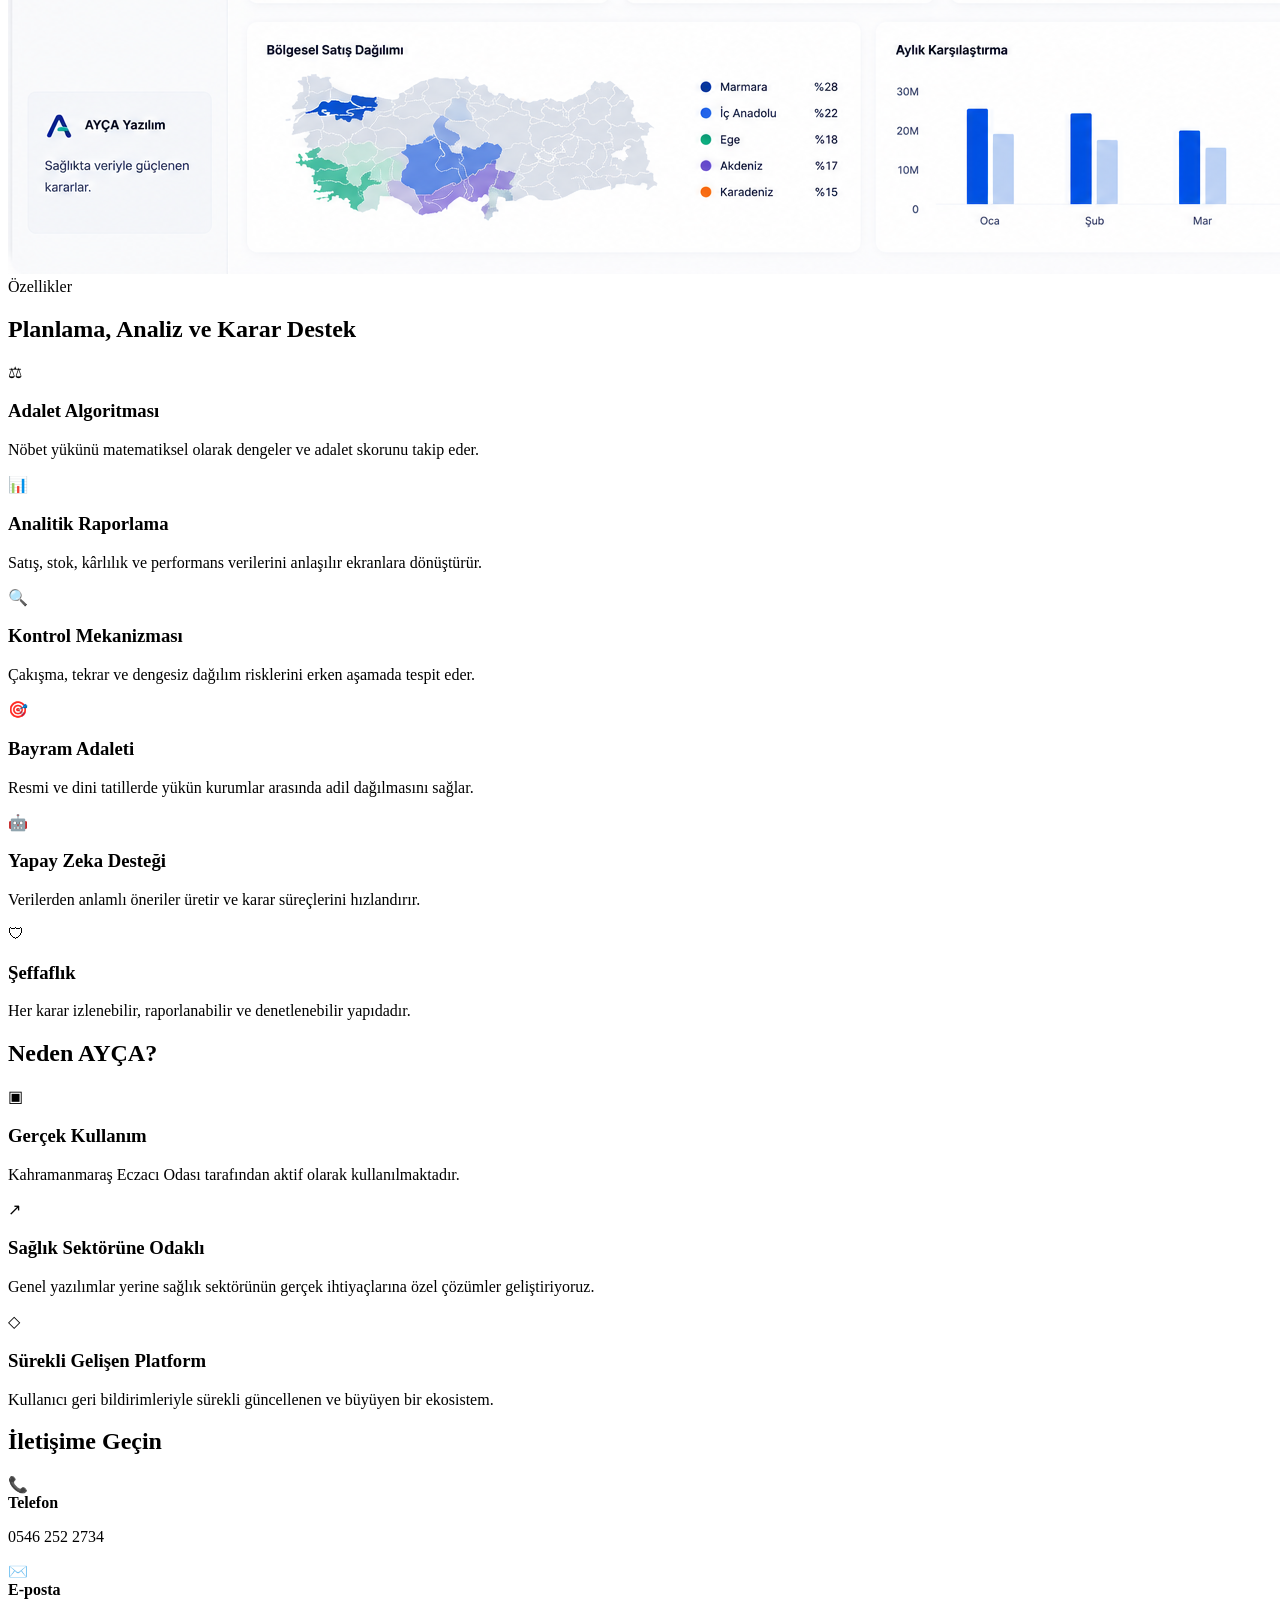
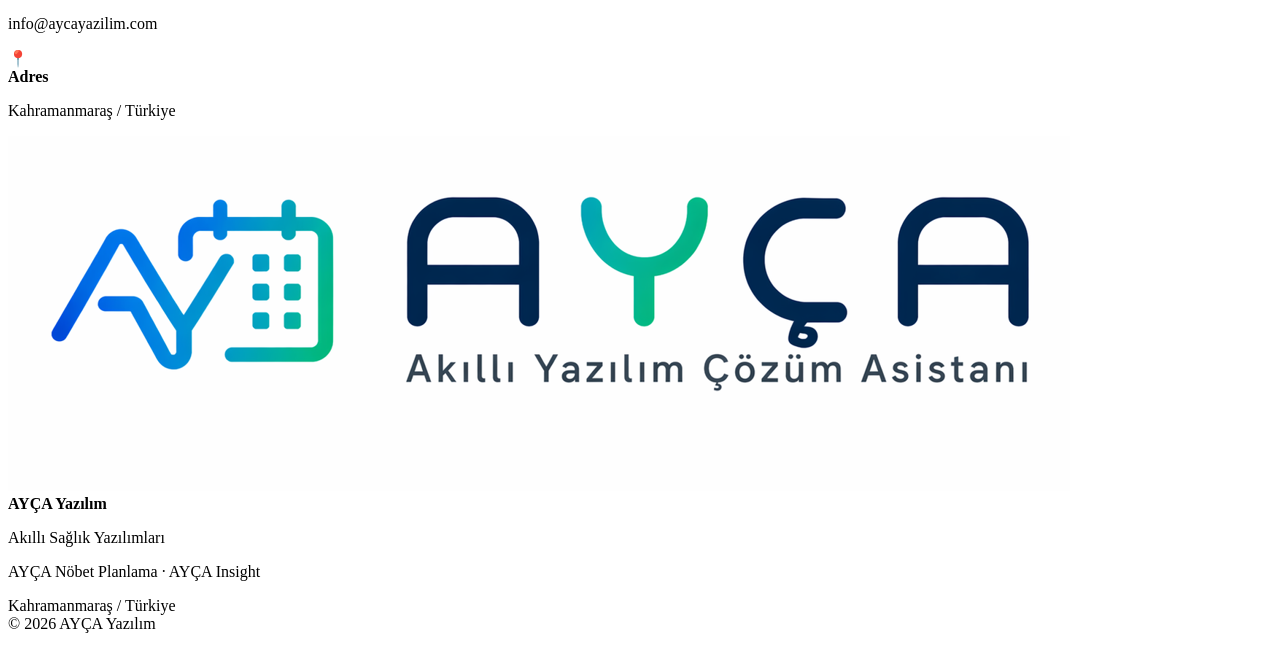
==== commit a44073c8: "Rename index(3).html to index.html" ====
--- a/index.html
+++ b/index.html
@@ -4,7 +4,7 @@
   <meta charset="UTF-8" />
   <meta name="viewport" content="width=device-width, initial-scale=1.0" />
   <title>AYÇA Yazılım | Akıllı Yazılım Çözüm Asistanı</title>
-  <link rel="stylesheet" href="/style.css?v=4.3" />
+  <link rel="stylesheet" href="style.css?v=4.5" />
 </head>
 <body>
 
@@ -21,7 +21,7 @@
       <a href="#contact">İletişim</a>
     </nav>
 
-    <a href="#products" class="nav-cta">Ürünleri İncele</a>
+    
   </div>
 </header>
 
@@ -31,19 +31,19 @@
       <div class="hero-content reveal">
         <span class="badge">Eczane ve Sağlık Operasyon Yazılımları</span>
 
-        <h1 class="hero-title-horizontal">
-          Sağlık kurumları için dijital operasyon platformu
-        </h1>
-
-        <p class="hero-lead-strong">
+        <h1 class="hero-title-single">Sağlık kurumları için dijital operasyon platformu</h1>
+
+        <p>
           AYÇA; nöbet planlama, analitik raporlama ve karar destek süreçlerini tek çatı altında toplar.
           Sağlık kurumlarının günlük operasyonlarını daha hızlı, daha şeffaf ve daha ölçülebilir hale getirir.
         </p>
 
-        <div class="trust-badge trust-badge-reference">
+        <div class="trust-badge trust-badge-corporate">
           <span>🏛</span>
-          <strong>Kurumsal Kullanımda</strong>
-          <em>Kahramanmaraş Eczacı Odası tarafından aktif olarak kullanılmaktadır.</em>
+          <div>
+            <strong>Kurumsal Kullanımda</strong>
+            <small>Kahramanmaraş Eczacı Odası tarafından aktif olarak kullanılmaktadır.</small>
+          </div>
         </div>
 
         <div class="hero-actions">
@@ -58,7 +58,7 @@
           </div>
           <div>
             <strong>1.146.278</strong>
-            <span>Kapsanan Nüfus</span>
+            <span>Hizmet Verilen Kişi</span>
           </div>
           <div>
             <strong>%98</strong>
@@ -102,16 +102,13 @@
       <div class="section-title reveal">
         <span>Ürünlerimiz</span>
         <h2>AYÇA Yazılım Ürünleri</h2>
-        <p>Planlama, analiz ve karar destek süreçleri için geliştirilen AYÇA ürün ailesi.</p>
+        <p>Sağlık sektörünün gerçek ihtiyaçlarına özel geliştirilen iki ana platform.</p>
       </div>
 
       <div class="product-showcase">
         <article class="product-panel reveal">
           <div class="product-copy">
-            <div class="product-card-top">
-              <div class="product-icon blue-icon">▣</div>
-              <span class="product-status active">Aktif Kullanımda</span>
-            </div>
+            <div class="product-icon blue-icon">▣</div>
             <h3>AYÇA Nöbet Planlama</h3>
             <small>Akıllı Planlama Platformu</small>
             <ul>
@@ -130,16 +127,12 @@
 
         <article class="product-panel reveal">
           <div class="product-copy">
-            <div class="product-card-top">
+            <div class="product-title-row">
               <div class="product-icon green-icon">↗</div>
-              <span class="product-status beta">Beta</span>
+              <span class="product-beta-pill">BETA · Lansman yakında</span>
             </div>
             <h3>AYÇA Insight</h3>
             <small>Sağlık Analitik Platformu</small>
-            <div class="product-beta-label">
-              <strong>Beta Süreci Devam Ediyor</strong>
-              <span>Lansman yakında</span>
-            </div>
             <ul>
               <li>Satış, stok ve kârlılık analizi</li>
               <li>Risk analizi ve göstergeler</li>
@@ -276,6 +269,6 @@
   </div>
 </footer>
 
-<script src="/script.js?v=4.3"></script>
+<script src="script.js?v=4.5"></script>
 </body>
 </html>
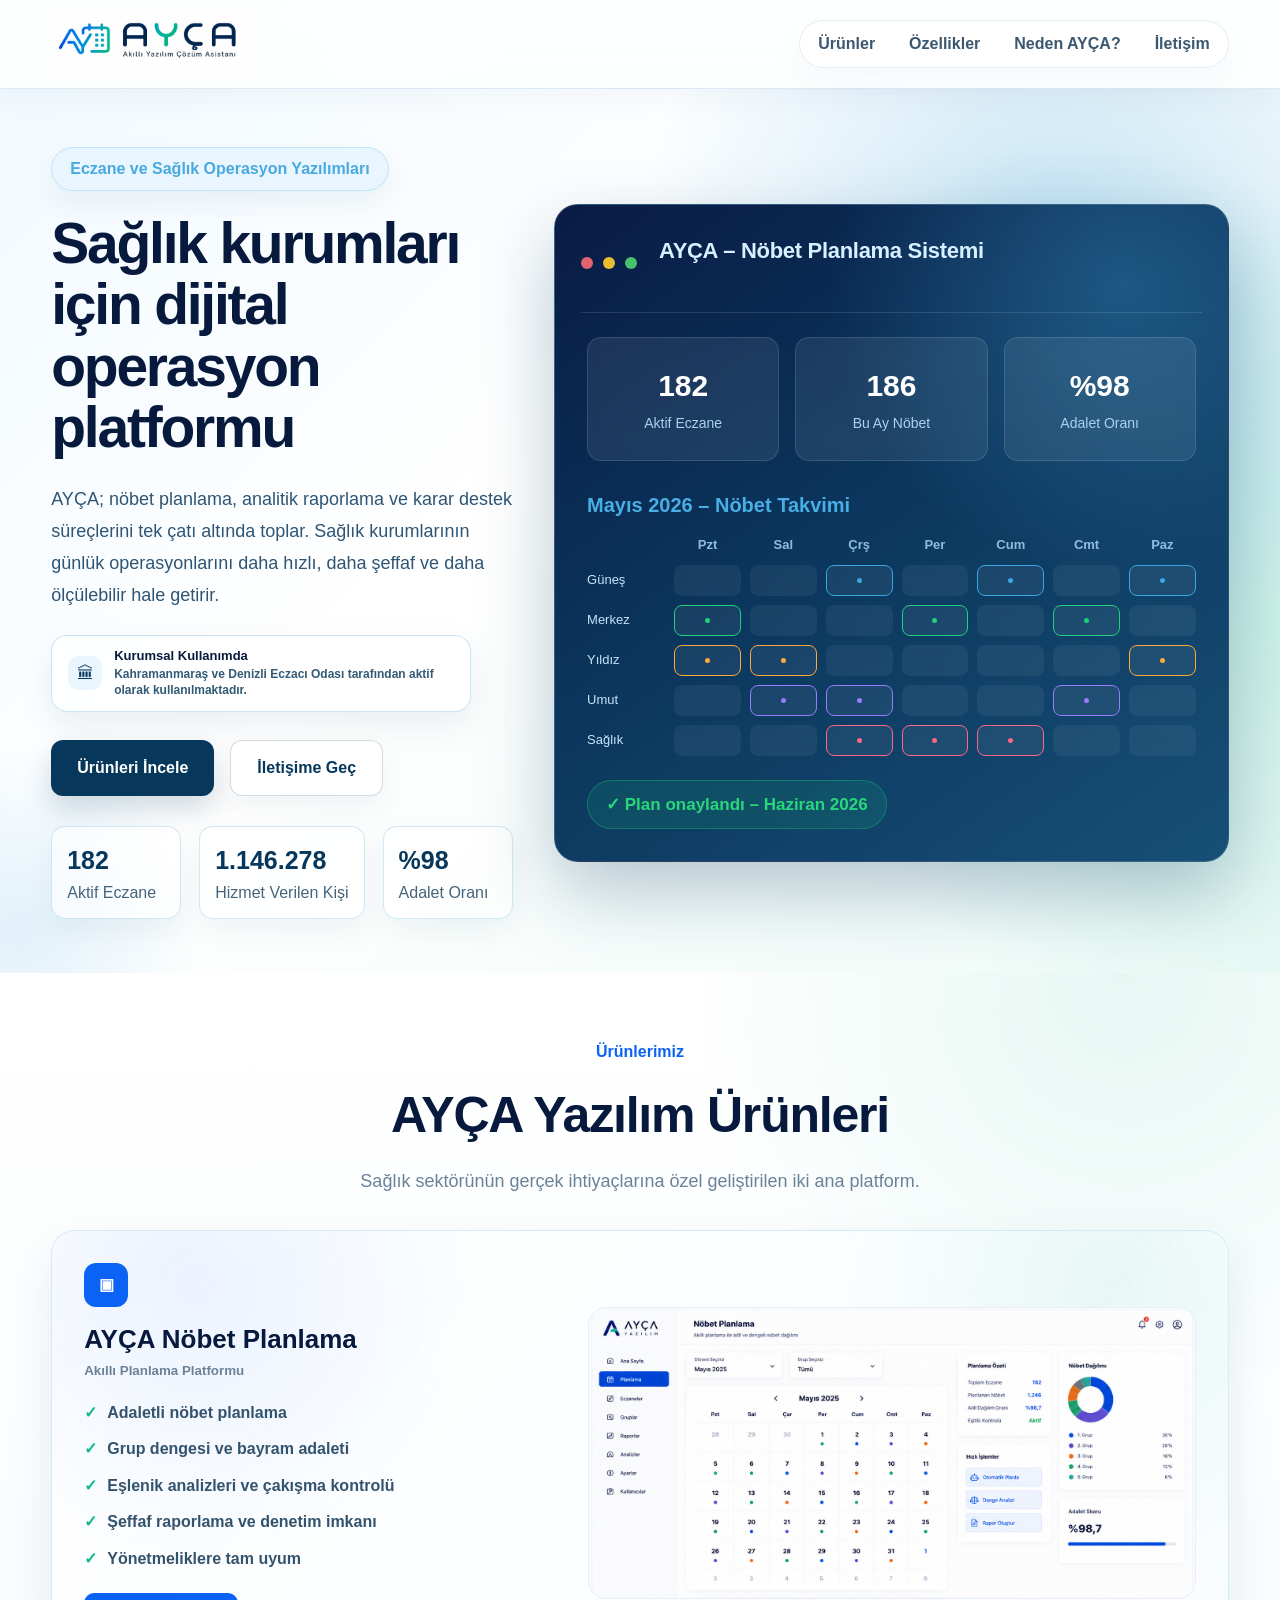
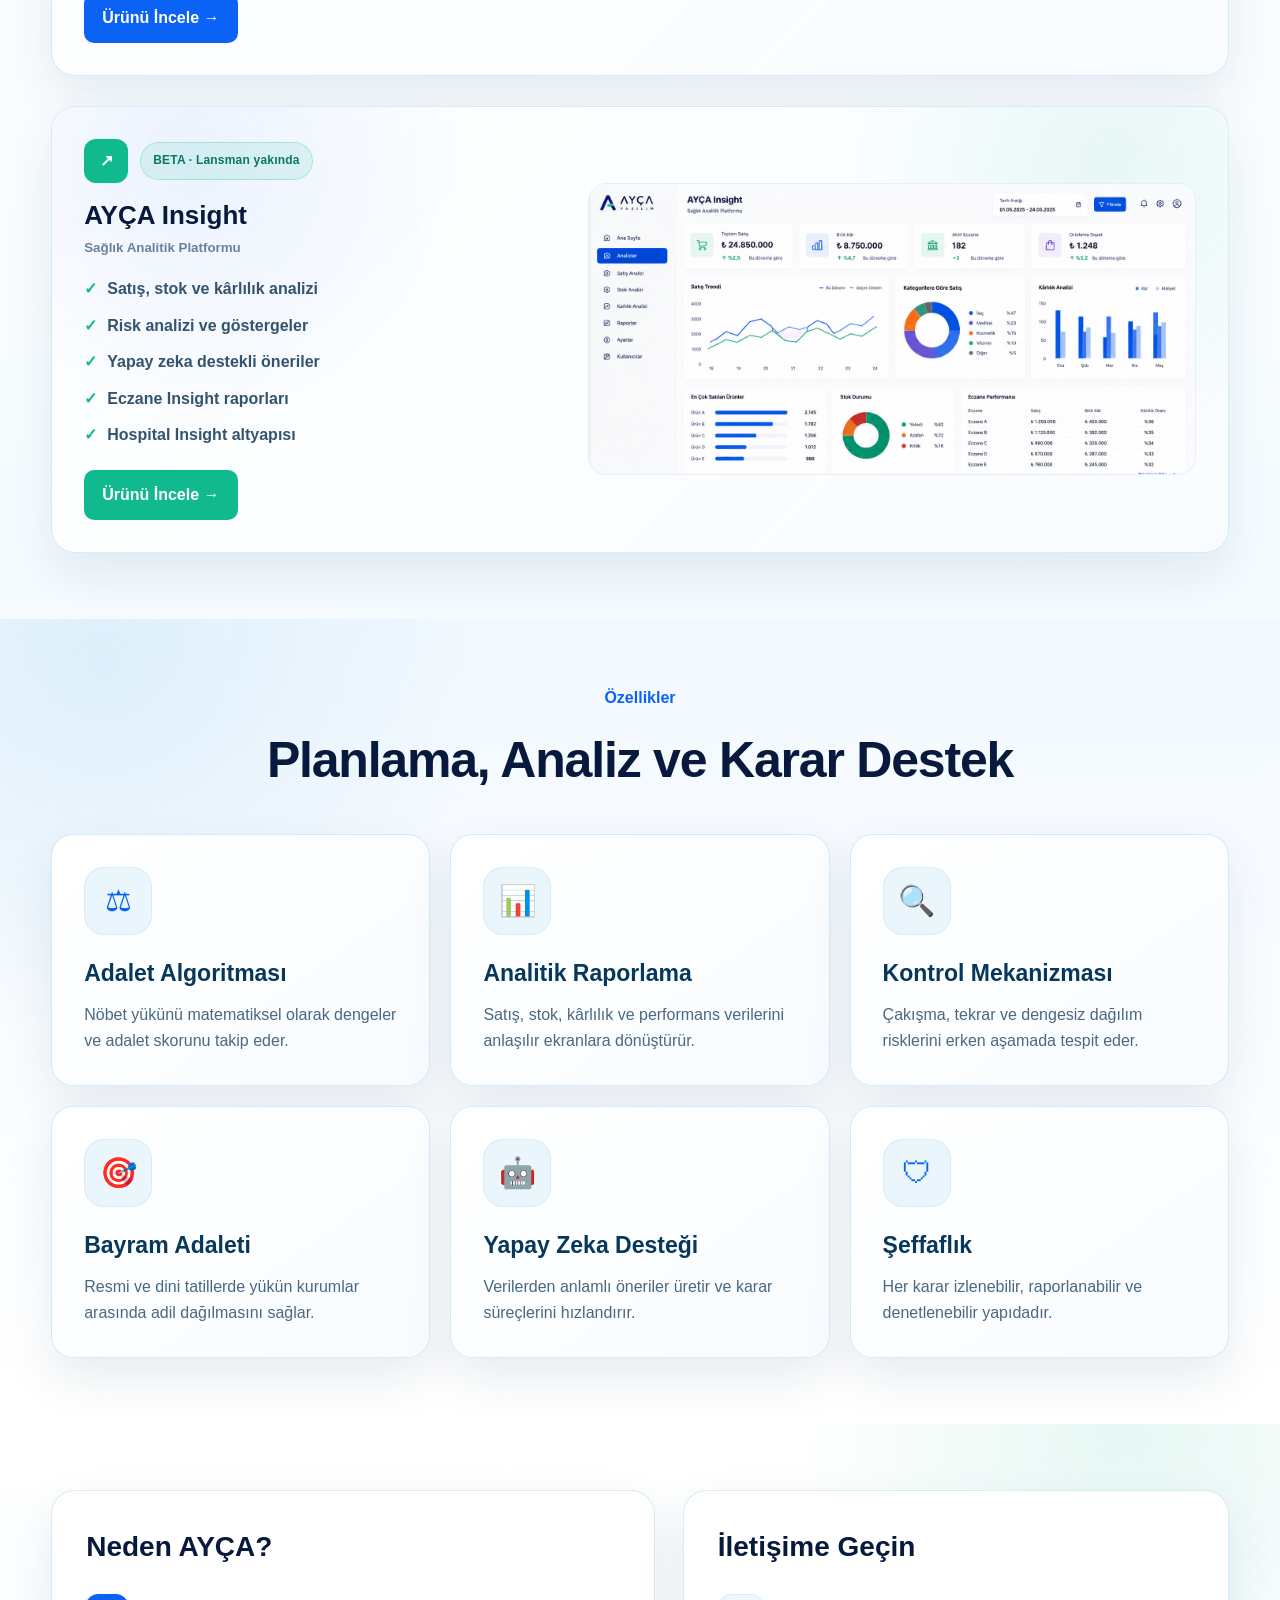
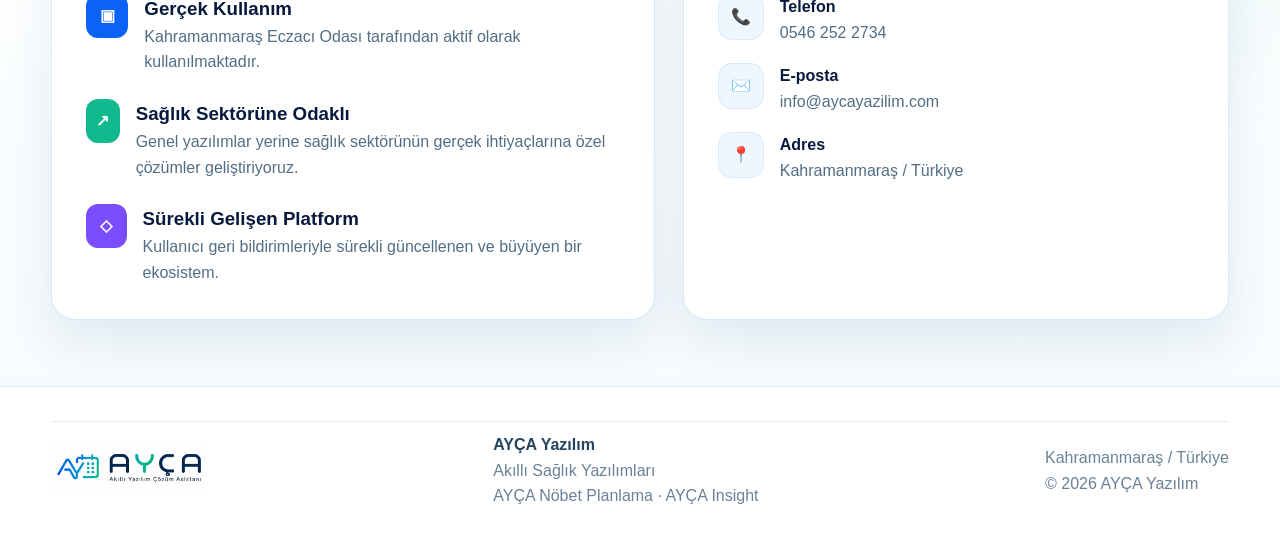
==== commit e0b74f67: "Update index.html" ====
--- a/index.html
+++ b/index.html
@@ -42,7 +42,7 @@
           <span>🏛</span>
           <div>
             <strong>Kurumsal Kullanımda</strong>
-            <small>Kahramanmaraş Eczacı Odası tarafından aktif olarak kullanılmaktadır.</small>
+            <small>Kahramanmaraş ve Denizli Eczacı Odası tarafından aktif olarak kullanılmaktadır.</small>
           </div>
         </div>
 
--- a/style.css
+++ b/style.css
@@ -0,0 +1,1956 @@
+:root {
+  --dark: #07385c;
+  --navy: #071a3d;
+  --blue: #0b63f6;
+  --sky: #49a9df;
+  --green: #11b98f;
+  --purple: #7c4dff;
+  --text: #24445f;
+  --muted: #6a8298;
+  --light: #f5f9ff;
+  --border: #dbe8f5;
+  --white: #ffffff;
+  --shadow: 0 18px 45px rgba(7, 56, 92, 0.08);
+}
+
+* {
+  margin: 0;
+  padding: 0;
+  box-sizing: border-box;
+}
+
+html { scroll-behavior: smooth; }
+
+body {
+  font-family: Arial, Helvetica, sans-serif;
+  color: var(--text);
+  background: var(--white);
+  line-height: 1.6;
+}
+
+img {
+  max-width: 100%;
+  display: block;
+}
+
+.container {
+  width: min(1200px, 92%);
+  margin: auto;
+}
+
+.navbar {
+  position: sticky;
+  top: 0;
+  z-index: 99;
+  background: rgba(255,255,255,0.94);
+  backdrop-filter: blur(14px);
+  border-bottom: 1px solid var(--border);
+}
+
+.nav-inner {
+  height: 88px;
+  display: flex;
+  align-items: center;
+  justify-content: space-between;
+}
+
+.logo img {
+  height: 64px;
+  width: auto;
+}
+
+.nav-links {
+  display: flex;
+  gap: 34px;
+}
+
+.nav-links a {
+  color: #3b5870;
+  text-decoration: none;
+  font-weight: 700;
+  transition: 0.25s ease;
+}
+
+.nav-links a:hover { color: var(--blue); }
+
+.btn {
+  display: inline-flex;
+  align-items: center;
+  justify-content: center;
+  padding: 14px 26px;
+  border-radius: 12px;
+  text-decoration: none;
+  border: none;
+  cursor: pointer;
+  font-size: 16px;
+  font-weight: 800;
+  transition: 0.25s ease;
+}
+
+.btn:hover { transform: translateY(-2px); }
+
+.btn-primary {
+  background: var(--dark);
+  color: var(--white);
+  box-shadow: 0 14px 28px rgba(7,56,92,0.18);
+}
+
+.btn-outline {
+  border: 1px solid var(--border);
+  color: var(--dark);
+  background: var(--white);
+}
+
+.hero {
+  padding: 82px 0 80px;
+  background:
+    radial-gradient(circle at top left, #eef9ff, transparent 35%),
+    linear-gradient(180deg, #ffffff, #f8fcff);
+}
+
+.hero-grid {
+  display: grid;
+  grid-template-columns: 1fr 0.95fr;
+  gap: 64px;
+  align-items: center;
+}
+
+.badge {
+  display: inline-flex;
+  align-items: center;
+  color: var(--sky);
+  background: #e9f6ff;
+  border: 1px solid #bee5fb;
+  padding: 8px 18px;
+  border-radius: 999px;
+  font-weight: 800;
+  margin-bottom: 22px;
+}
+
+.hero h1 {
+  font-size: clamp(44px, 6vw, 78px);
+  line-height: 1.08;
+  color: var(--dark);
+  letter-spacing: -2px;
+  margin-bottom: 24px;
+}
+
+.hero h1 span {
+  color: var(--sky);
+  display: block;
+}
+
+.hero p {
+  max-width: 650px;
+  font-size: 22px;
+  color: #42637f;
+  margin-bottom: 24px;
+}
+
+.trust-badge {
+  display: inline-flex;
+  padding: 12px 18px;
+  border: 1px solid rgba(17,185,143,0.28);
+  background: rgba(17,185,143,0.09);
+  color: #0c8f70;
+  border-radius: 999px;
+  margin-bottom: 28px;
+}
+
+.hero-actions {
+  display: flex;
+  gap: 16px;
+  flex-wrap: wrap;
+  margin-bottom: 42px;
+}
+
+.stats {
+  display: flex;
+  gap: 42px;
+  flex-wrap: wrap;
+}
+
+.stats strong {
+  display: block;
+  color: var(--dark);
+  font-size: 30px;
+}
+
+.stats span { color: #45647c; }
+
+.dashboard-card {
+  background: #0d466b;
+  color: white;
+  border-radius: 24px;
+  padding: 26px;
+  box-shadow: 0 24px 60px rgba(7, 56, 92, 0.28);
+}
+
+.window-bar {
+  display: flex;
+  align-items: center;
+  gap: 10px;
+  margin: -6px -6px 22px;
+  padding-bottom: 18px;
+  border-bottom: 1px solid rgba(255,255,255,0.12);
+}
+
+.window-bar span {
+  width: 12px;
+  height: 12px;
+  border-radius: 50%;
+}
+
+.window-bar span:nth-child(1) { background: #e4626f; }
+.window-bar span:nth-child(2) { background: #e9bd2f; }
+.window-bar span:nth-child(3) { background: #45c26b; }
+
+.window-bar p {
+  margin-left: 12px;
+  color: #9ec9e8;
+  font-weight: 800;
+}
+
+.dashboard-stats {
+  display: grid;
+  grid-template-columns: repeat(3, 1fr);
+  gap: 14px;
+  margin-bottom: 22px;
+}
+
+.dashboard-stats div {
+  background: rgba(255,255,255,0.07);
+  border-radius: 14px;
+  text-align: center;
+  padding: 20px 10px;
+}
+
+.dashboard-stats strong {
+  display: block;
+  font-size: 28px;
+}
+
+.dashboard-stats span {
+  color: #a9d3ee;
+  font-size: 14px;
+}
+
+.dashboard-card h3 {
+  color: #48aee5;
+  margin-bottom: 12px;
+}
+
+.calendar {
+  display: grid;
+  grid-template-columns: 70px repeat(7, 1fr);
+  gap: 8px;
+  font-size: 13px;
+  align-items: center;
+}
+
+.calendar b {
+  color: #8fbde0;
+  text-align: center;
+}
+
+.calendar span { color: #c7e4f6; }
+
+.calendar i {
+  height: 28px;
+  border-radius: 5px;
+  background: rgba(255,255,255,0.06);
+  position: relative;
+}
+
+.calendar i::after {
+  content: "";
+  width: 5px;
+  height: 5px;
+  background: #8fc8eb;
+  border-radius: 50%;
+  position: absolute;
+  inset: 0;
+  margin: auto;
+  opacity: 0;
+}
+
+.calendar i.blue,
+.calendar i.green,
+.calendar i.orange,
+.calendar i.purple,
+.calendar i.pink {
+  border: 1px solid currentColor;
+}
+
+.calendar i.blue { color: #3aa7df; }
+.calendar i.green { color: #21d07a; }
+.calendar i.orange { color: #ffa936; }
+.calendar i.purple { color: #9b7bff; }
+.calendar i.pink { color: #ff6685; }
+
+.calendar i.blue::after,
+.calendar i.green::after,
+.calendar i.orange::after,
+.calendar i.purple::after,
+.calendar i.pink::after {
+  opacity: 1;
+  background: currentColor;
+}
+
+.approved {
+  margin-top: 22px;
+  display: inline-flex;
+  background: rgba(25, 198, 117, 0.13);
+  border: 1px solid rgba(25, 198, 117, 0.35);
+  color: #28d77c;
+  padding: 10px 18px;
+  border-radius: 999px;
+  font-weight: 800;
+}
+
+.section { padding: 86px 0; }
+
+.light { background: var(--light); }
+
+.section-title {
+  text-align: center;
+  max-width: 760px;
+  margin: 0 auto 46px;
+}
+
+.section-title span {
+  color: var(--blue);
+  font-weight: 900;
+}
+
+.section-title h2 {
+  color: var(--navy);
+  font-size: clamp(34px, 4vw, 50px);
+  margin: 10px 0 12px;
+}
+
+.section-title p {
+  color: var(--muted);
+  font-size: 18px;
+}
+
+.products-section {
+  background: #fff;
+}
+
+.product-showcase {
+  display: grid;
+  gap: 28px;
+}
+
+.product-panel {
+  min-height: 330px;
+  display: grid;
+  grid-template-columns: 0.88fr 1.12fr;
+  gap: 26px;
+  align-items: center;
+  background: white;
+  border: 1px solid var(--border);
+  border-radius: 24px;
+  padding: 28px;
+  box-shadow: var(--shadow);
+  overflow: hidden;
+}
+
+.product-copy h3 {
+  color: var(--navy);
+  font-size: 26px;
+  margin-top: 12px;
+}
+
+.product-copy small {
+  display: block;
+  color: var(--muted);
+  font-weight: 700;
+  margin-bottom: 18px;
+}
+
+.product-copy ul {
+  list-style: none;
+  display: grid;
+  gap: 11px;
+  margin-bottom: 22px;
+}
+
+.product-copy li {
+  color: #34536d;
+  font-weight: 700;
+}
+
+.product-copy li::before {
+  content: "✓";
+  color: var(--green);
+  font-weight: 900;
+  margin-right: 10px;
+}
+
+.product-icon,
+.why-icon {
+  width: 44px;
+  height: 44px;
+  border-radius: 12px;
+  display: grid;
+  place-items: center;
+  color: #fff;
+  font-weight: 900;
+}
+
+.blue-icon { background: var(--blue); }
+.green-icon { background: var(--green); }
+.purple-icon { background: var(--purple); }
+
+.mini-btn {
+  display: inline-flex;
+  background: var(--blue);
+  color: #fff;
+  text-decoration: none;
+  padding: 12px 18px;
+  border-radius: 10px;
+  font-weight: 900;
+}
+
+.green-btn { background: var(--green); }
+
+.product-image {
+  border-radius: 18px;
+  overflow: hidden;
+  border: 1px solid #e8eef7;
+  background: #f8fbff;
+  box-shadow: inset 0 0 0 1px rgba(255,255,255,.4);
+}
+
+.product-image img {
+  width: 100%;
+  height: 270px;
+  object-fit: cover;
+  object-position: left top;
+}
+
+.feature-grid {
+  display: grid;
+  grid-template-columns: repeat(3, 1fr);
+  gap: 24px;
+}
+
+.feature-card {
+  background: white;
+  border: 1px solid var(--border);
+  border-radius: 22px;
+  padding: 32px;
+  box-shadow: var(--shadow);
+}
+
+.feature-card h3 {
+  color: var(--dark);
+  font-size: 23px;
+  margin-bottom: 10px;
+}
+
+.feature-card p { color: #4a6880; }
+
+.icon {
+  width: 68px;
+  height: 68px;
+  border-radius: 20px;
+  background: #eaf5fc;
+  color: var(--blue);
+  display: grid;
+  place-items: center;
+  font-size: 30px;
+  margin-bottom: 20px;
+}
+
+.why-section {
+  background:
+    radial-gradient(circle at bottom right, #edf8ff, transparent 35%),
+    #fff;
+}
+
+.why-contact-grid {
+  display: grid;
+  grid-template-columns: 1.05fr 0.95fr;
+  gap: 28px;
+}
+
+.why-card,
+.contact-card-box {
+  background: white;
+  border: 1px solid var(--border);
+  border-radius: 24px;
+  padding: 34px;
+  box-shadow: var(--shadow);
+}
+
+.why-card h2,
+.contact-card-box h2 {
+  color: var(--navy);
+  font-size: 28px;
+  margin-bottom: 24px;
+}
+
+.why-list {
+  display: grid;
+  gap: 24px;
+}
+
+.why-list > div,
+.contact-items > div {
+  display: flex;
+  gap: 16px;
+  align-items: flex-start;
+}
+
+.why-list h3,
+.contact-items strong {
+  color: var(--navy);
+}
+
+.why-list p,
+.contact-items p {
+  color: #516e86;
+}
+
+.contact-items {
+  display: grid;
+  gap: 18px;
+  margin-bottom: 28px;
+}
+
+.contact-items span {
+  width: 46px;
+  height: 46px;
+  border-radius: 14px;
+  display: grid;
+  place-items: center;
+  background: #eef6ff;
+}
+
+footer {
+  padding: 34px 0;
+  background: white;
+  border-top: 1px solid var(--border);
+}
+
+.footer-inner {
+  display: flex;
+  align-items: center;
+  justify-content: space-between;
+  gap: 24px;
+}
+
+.footer-inner img { height: 52px; }
+
+.footer-inner p {
+  color: var(--muted);
+}
+
+.reveal {
+  opacity: 1 !important;
+  visibility: visible !important;
+  transform: none !important;
+  transition: 0.7s ease;
+}
+
+.reveal.show {
+  opacity: 1 !important;
+  visibility: visible !important;
+  transform: none !important;
+}
+
+@media (max-width: 980px) {
+  .hero-grid,
+  .product-panel,
+  .why-contact-grid {
+    grid-template-columns: 1fr;
+  }
+
+  .feature-grid {
+    grid-template-columns: repeat(2, 1fr);
+  }
+
+  .nav-links {
+    display: none;
+  }
+
+  .product-image img {
+    height: auto;
+  }
+}
+
+@media (max-width: 620px) {
+  .nav-inner { height: 78px; }
+
+  .logo img { height: 50px; }
+
+  .nav-inner > .btn { display: none; }
+
+  .hero { padding-top: 54px; }
+
+  .hero p { font-size: 18px; }
+
+  .stats,
+  .dashboard-stats {
+    grid-template-columns: 1fr;
+  }
+
+  .feature-grid {
+    grid-template-columns: 1fr;
+  }
+
+  .calendar {
+    font-size: 11px;
+    grid-template-columns: 54px repeat(7, 1fr);
+    gap: 5px;
+  }
+
+  .product-panel,
+  .why-card,
+  .contact-card-box {
+    padding: 22px;
+  }
+
+  .footer-inner {
+    flex-direction: column;
+    text-align: center;
+  }
+}
+
+
+/* === AYÇA V3 GÖRÜNÜRLÜK DÜZELTMESİ === */
+main,
+section,
+.hero,
+.hero-grid,
+.hero-content,
+.dashboard-card,
+.products-section,
+.product-showcase,
+.product-panel,
+.feature-grid,
+.why-section,
+.why-contact-grid,
+footer {
+  opacity: 1 !important;
+  visibility: visible !important;
+}
+
+/* Reveal animasyonu JS'e bağlı kalmasın */
+.reveal {
+  opacity: 1 !important;
+  visibility: visible !important;
+  transform: none !important;
+}
+
+.reveal.show {
+  opacity: 1 !important;
+  visibility: visible !important;
+  transform: none !important;
+}
+
+
+/* === AYÇA V3.5 PREMIUM DOKUNUŞLAR === */
+body {
+  background:
+    radial-gradient(circle at 8% 12%, rgba(73, 169, 223, 0.10), transparent 28%),
+    radial-gradient(circle at 92% 18%, rgba(17, 185, 143, 0.08), transparent 24%),
+    #ffffff;
+}
+
+.navbar {
+  box-shadow: 0 10px 30px rgba(7, 56, 92, 0.04);
+}
+
+.nav-inner {
+  position: relative;
+}
+
+.nav-links {
+  padding: 10px 18px;
+  border: 1px solid rgba(219, 232, 245, 0.72);
+  border-radius: 999px;
+  background: rgba(255, 255, 255, 0.72);
+  box-shadow: 0 14px 32px rgba(7, 56, 92, 0.04);
+}
+
+.hero {
+  position: relative;
+  overflow: hidden;
+  background:
+    linear-gradient(135deg, rgba(235, 248, 255, 0.95), rgba(255, 255, 255, 0.85) 45%, rgba(241, 255, 250, 0.80)),
+    radial-gradient(circle at 85% 18%, rgba(73, 169, 223, 0.16), transparent 28%);
+}
+
+.hero::before {
+  content: "";
+  position: absolute;
+  width: 520px;
+  height: 520px;
+  right: -210px;
+  top: 70px;
+  border-radius: 50%;
+  background: radial-gradient(circle, rgba(17, 185, 143, 0.14), transparent 62%);
+  pointer-events: none;
+}
+
+.hero::after {
+  content: "";
+  position: absolute;
+  width: 420px;
+  height: 420px;
+  left: -190px;
+  bottom: -170px;
+  border-radius: 50%;
+  background: radial-gradient(circle, rgba(73, 169, 223, 0.16), transparent 62%);
+  pointer-events: none;
+}
+
+.hero-grid,
+.section .container {
+  position: relative;
+  z-index: 1;
+}
+
+.badge,
+.trust-badge {
+  box-shadow: 0 12px 28px rgba(7, 56, 92, 0.06);
+}
+
+.hero h1 {
+  text-wrap: balance;
+}
+
+.dashboard-card {
+  border: 1px solid rgba(255, 255, 255, 0.12);
+  background:
+    linear-gradient(145deg, rgba(13, 70, 107, 0.98), rgba(7, 56, 92, 0.96)),
+    radial-gradient(circle at top right, rgba(73, 169, 223, 0.28), transparent 34%);
+}
+
+.dashboard-stats div,
+.calendar i {
+  backdrop-filter: blur(8px);
+}
+
+.products-section {
+  background:
+    linear-gradient(180deg, #ffffff, #f7fbff);
+}
+
+.product-panel {
+  position: relative;
+  isolation: isolate;
+  background:
+    linear-gradient(135deg, rgba(255,255,255,0.98), rgba(248,252,255,0.96));
+  border: 1px solid rgba(190, 219, 240, 0.9);
+  transition: transform .25s ease, box-shadow .25s ease, border-color .25s ease;
+}
+
+.product-panel::before {
+  content: "";
+  position: absolute;
+  inset: 0;
+  background:
+    radial-gradient(circle at 12% 12%, rgba(11, 99, 246, 0.08), transparent 26%),
+    radial-gradient(circle at 90% 12%, rgba(17, 185, 143, 0.08), transparent 24%);
+  border-radius: inherit;
+  z-index: -1;
+}
+
+.product-panel:hover {
+  transform: translateY(-4px);
+  box-shadow: 0 26px 58px rgba(7, 56, 92, 0.12);
+  border-color: rgba(73, 169, 223, 0.55);
+}
+
+.product-image {
+  background:
+    linear-gradient(135deg, #f8fbff, #eef6ff);
+  min-height: 230px;
+  display: grid;
+  place-items: center;
+}
+
+.product-image img {
+  border-radius: 14px;
+}
+
+.feature-card,
+.why-card,
+.contact-card-box {
+  transition: transform .25s ease, box-shadow .25s ease;
+}
+
+.feature-card:hover,
+.why-card:hover,
+.contact-card-box:hover {
+  transform: translateY(-3px);
+  box-shadow: 0 24px 52px rgba(7, 56, 92, 0.11);
+}
+
+.feature-card {
+  background:
+    linear-gradient(145deg, #ffffff, #f8fcff);
+}
+
+.icon {
+  box-shadow: inset 0 0 0 1px rgba(73, 169, 223, 0.12);
+}
+
+.why-section {
+  background:
+    linear-gradient(180deg, #f7fbff, #ffffff),
+    radial-gradient(circle at bottom right, rgba(73, 169, 223, 0.12), transparent 35%);
+}
+
+.contact-items span {
+  box-shadow: inset 0 0 0 1px rgba(73, 169, 223, 0.14);
+}
+
+.footer-inner {
+  border-top: 1px solid rgba(219, 232, 245, 0.75);
+  padding-top: 10px;
+}
+
+@media (max-width: 980px) {
+  .nav-links {
+    border: none;
+    box-shadow: none;
+    background: transparent;
+    padding: 0;
+  }
+}
+
+
+/* === AYÇA V4 HERO SENKRON + PREMIUM === */
+
+.hero {
+  padding: 76px 0 72px;
+}
+
+.hero-grid {
+  grid-template-columns: minmax(0, 0.95fr) minmax(520px, 1.05fr);
+  gap: 54px;
+  align-items: center;
+}
+
+.hero-content {
+  max-width: 720px;
+}
+
+.hero h1 {
+  font-size: clamp(48px, 5.7vw, 82px);
+  line-height: 1.05;
+}
+
+.hero p {
+  font-size: 21px;
+  max-width: 680px;
+}
+
+.hero-visual-stack {
+  display: grid;
+  grid-template-columns: minmax(0, 1fr) 178px;
+  gap: 18px;
+  align-items: stretch;
+}
+
+.hero-visual-stack .dashboard-card {
+  min-height: 520px;
+  height: 100%;
+  padding: 28px;
+  border-radius: 24px;
+  display: flex;
+  flex-direction: column;
+  justify-content: center;
+}
+
+.hero-visual-stack .window-bar {
+  margin-bottom: 22px;
+}
+
+.hero-visual-stack .window-bar p {
+  font-size: 22px;
+  letter-spacing: -0.3px;
+}
+
+.hero-visual-stack .dashboard-stats {
+  gap: 14px;
+  margin-bottom: 26px;
+}
+
+.hero-visual-stack .dashboard-stats div {
+  padding: 24px 10px;
+}
+
+.hero-visual-stack .dashboard-stats strong {
+  font-size: 30px;
+}
+
+.hero-visual-stack .dashboard-card h3 {
+  font-size: 20px;
+  margin-bottom: 14px;
+}
+
+.hero-visual-stack .calendar {
+  grid-template-columns: 76px repeat(7, minmax(42px, 1fr));
+  gap: 8px;
+  font-size: 13px;
+}
+
+.hero-visual-stack .calendar i {
+  height: 30px;
+  border-radius: 7px;
+}
+
+.hero-visual-stack .approved {
+  margin-top: 24px;
+  font-size: 17px;
+  align-self: flex-start;
+}
+
+.insight-beta-card {
+  position: relative;
+  overflow: hidden;
+  min-height: 520px;
+  border-radius: 18px;
+  padding: 24px 18px;
+  color: #ffffff;
+  background:
+    radial-gradient(circle at 86% 86%, rgba(17,185,143,.50), transparent 26%),
+    radial-gradient(circle at 70% 55%, rgba(73,169,223,.24), transparent 32%),
+    linear-gradient(160deg, #06133a 0%, #071f4c 52%, #07385c 100%);
+  box-shadow: 0 22px 52px rgba(7, 56, 92, 0.22);
+  display: flex;
+  flex-direction: column;
+  justify-content: center;
+  text-align: center;
+}
+
+.insight-beta-card::before {
+  content: "";
+  position: absolute;
+  inset: 0;
+  background:
+    linear-gradient(135deg, transparent 0 40%, rgba(73,169,223,.10) 41%, transparent 42%),
+    repeating-linear-gradient(110deg, transparent 0 18px, rgba(255,255,255,.035) 19px 20px);
+  opacity: .7;
+}
+
+.insight-beta-card > * {
+  position: relative;
+  z-index: 1;
+}
+
+.insight-beta-card strong {
+  display: block;
+  font-size: 15px;
+  letter-spacing: .2px;
+}
+
+.insight-beta-card span {
+  display: block;
+  font-size: 11px;
+  opacity: .78;
+  margin-top: 2px;
+}
+
+.insight-beta-card p {
+  margin: 28px 0 4px;
+  color: #ffffff;
+  font-size: 14px;
+  font-weight: 800;
+}
+
+.insight-beta-card b {
+  display: block;
+  font-size: 74px;
+  line-height: .95;
+  letter-spacing: -3px;
+}
+
+.insight-beta-card em {
+  font-style: normal;
+  font-size: 17px;
+  font-weight: 900;
+  letter-spacing: .8px;
+}
+
+.insight-beta-card small {
+  display: block;
+  margin-top: 34px;
+  font-size: 15px;
+  font-weight: 900;
+}
+
+/* Hero buton hizası */
+.hero-actions .btn-primary {
+  background: var(--dark);
+  color: #fff;
+}
+
+.hero-actions .btn-outline {
+  border-color: rgba(7,56,92,.18);
+  box-shadow: 0 12px 28px rgba(7,56,92,.06);
+}
+
+/* Ürün görselleri daha dolu görünsün */
+.product-image {
+  min-height: 260px;
+}
+
+.product-image img {
+  width: 100%;
+  height: 290px;
+  object-fit: cover;
+  object-position: left top;
+}
+
+/* Daha premium bölüm ayrımı */
+.section-title h2 {
+  letter-spacing: -1px;
+}
+
+.product-showcase {
+  gap: 30px;
+}
+
+.product-panel {
+  padding: 32px;
+}
+
+@media (max-width: 1180px) {
+  .hero-grid {
+    grid-template-columns: 1fr;
+  }
+
+  .hero-visual-stack {
+    grid-template-columns: 1fr;
+  }
+
+  .insight-beta-card {
+    min-height: auto;
+    padding: 24px;
+  }
+
+  .insight-beta-card b {
+    font-size: 58px;
+  }
+}
+
+@media (max-width: 680px) {
+  .hero-visual-stack .dashboard-card {
+    min-height: auto;
+    padding: 22px;
+  }
+
+  .hero-visual-stack .window-bar p {
+    font-size: 15px;
+  }
+
+  .hero-visual-stack .calendar {
+    grid-template-columns: 54px repeat(7, minmax(28px, 1fr));
+    gap: 5px;
+    font-size: 11px;
+  }
+
+  .hero-visual-stack .calendar i {
+    height: 25px;
+  }
+
+  .insight-beta-card {
+    border-radius: 16px;
+  }
+}
+
+
+/* === AYÇA V4.1 HERO YATAY SENKRON === */
+.hero-grid {
+  grid-template-columns: minmax(0, 0.92fr) minmax(660px, 1.08fr);
+  gap: 42px;
+}
+
+.hero-visual-stack {
+  grid-template-columns: minmax(520px, 1fr) 128px;
+  align-items: start;
+}
+
+.hero-visual-stack .dashboard-card {
+  min-height: 500px;
+  width: 100%;
+}
+
+.hero-visual-stack .calendar {
+  grid-template-columns: 78px repeat(7, minmax(48px, 1fr));
+  gap: 8px;
+}
+
+.insight-beta-card {
+  min-height: auto;
+  height: 212px;
+  padding: 16px 12px;
+  border-radius: 16px;
+  align-self: start;
+  justify-content: center;
+  margin-top: 0;
+}
+
+.insight-beta-card strong {
+  font-size: 13px;
+}
+
+.insight-beta-card span {
+  font-size: 10px;
+}
+
+.insight-beta-card p {
+  margin: 12px 0 2px;
+  font-size: 12px;
+  line-height: 1.25;
+}
+
+.insight-beta-card b {
+  font-size: 42px;
+  letter-spacing: -1.5px;
+}
+
+.insight-beta-card em {
+  font-size: 13px;
+}
+
+.insight-beta-card small {
+  margin-top: 12px;
+  font-size: 11px;
+  line-height: 1.25;
+}
+
+@media (max-width: 1180px) {
+  .hero-grid {
+    grid-template-columns: 1fr;
+  }
+  .hero-visual-stack {
+    grid-template-columns: 1fr;
+  }
+  .insight-beta-card {
+    width: 100%;
+    height: auto;
+    min-height: 150px;
+  }
+}
+
+
+/* === ÜRÜN DETAY SAYFALARI === */
+.product-page-hero {
+  padding: 80px 0 70px;
+  background:
+    radial-gradient(circle at 12% 18%, rgba(73,169,223,.13), transparent 30%),
+    radial-gradient(circle at 88% 20%, rgba(17,185,143,.10), transparent 28%),
+    linear-gradient(180deg, #ffffff, #f7fbff);
+}
+
+.product-page-grid {
+  display: grid;
+  grid-template-columns: 0.85fr 1.15fr;
+  gap: 48px;
+  align-items: center;
+}
+
+.product-page-hero h1 {
+  color: var(--dark);
+  font-size: clamp(42px, 5vw, 72px);
+  line-height: 1.05;
+  letter-spacing: -2px;
+  margin-bottom: 22px;
+}
+
+.product-page-hero h1 span {
+  color: var(--sky);
+  display: block;
+}
+
+.product-page-hero p {
+  color: #42637f;
+  font-size: 21px;
+  margin-bottom: 28px;
+}
+
+.product-page-image {
+  border: 1px solid var(--border);
+  border-radius: 28px;
+  overflow: hidden;
+  background: #fff;
+  box-shadow: 0 28px 70px rgba(7,56,92,.12);
+}
+
+.product-page-image img {
+  width: 100%;
+  height: 430px;
+  object-fit: cover;
+  object-position: left top;
+}
+
+.product-metrics {
+  display: grid;
+  grid-template-columns: repeat(3,1fr);
+  gap: 16px;
+  margin-top: 28px;
+}
+
+.product-metrics div {
+  background: #fff;
+  border: 1px solid var(--border);
+  border-radius: 18px;
+  padding: 18px;
+  box-shadow: var(--shadow);
+}
+
+.product-metrics strong {
+  color: var(--dark);
+  font-size: 26px;
+  display: block;
+}
+
+.product-detail-grid {
+  display: grid;
+  grid-template-columns: repeat(3,1fr);
+  gap: 24px;
+}
+
+.detail-card {
+  background: #fff;
+  border: 1px solid var(--border);
+  border-radius: 22px;
+  padding: 30px;
+  box-shadow: var(--shadow);
+}
+
+.detail-card h3 {
+  color: var(--dark);
+  font-size: 23px;
+  margin-bottom: 10px;
+}
+
+.detail-card p {
+  color: #4a6880;
+}
+
+.back-link {
+  display: inline-flex;
+  margin-bottom: 22px;
+  color: var(--dark);
+  text-decoration: none;
+  font-weight: 800;
+}
+
+@media (max-width:980px){
+  .product-page-grid,
+  .product-detail-grid {
+    grid-template-columns: 1fr;
+  }
+  .product-page-image img {
+    height: auto;
+  }
+  .product-metrics {
+    grid-template-columns: 1fr;
+  }
+}
+
+
+/* === AYÇA ÜRÜN SAYFALARI V4.2 PREMIUM === */
+.product-premium-hero {
+  position: relative;
+  overflow: hidden;
+  padding: 86px 0 76px;
+  background:
+    radial-gradient(circle at 10% 14%, rgba(73,169,223,.16), transparent 30%),
+    radial-gradient(circle at 88% 18%, rgba(17,185,143,.13), transparent 28%),
+    linear-gradient(180deg, #ffffff, #f7fbff);
+}
+
+.product-premium-hero::before {
+  content: "";
+  position: absolute;
+  width: 520px;
+  height: 520px;
+  right: -210px;
+  top: 80px;
+  border-radius: 50%;
+  background: radial-gradient(circle, rgba(17,185,143,.12), transparent 62%);
+}
+
+.product-premium-grid {
+  position: relative;
+  z-index: 1;
+  display: grid;
+  grid-template-columns: .86fr 1.14fr;
+  gap: 54px;
+  align-items: center;
+}
+
+.product-premium-copy h1 {
+  color: var(--dark);
+  font-size: clamp(44px, 5.5vw, 78px);
+  line-height: 1.05;
+  letter-spacing: -2px;
+  margin: 18px 0 22px;
+}
+
+.product-premium-copy h1 span {
+  display: block;
+  color: var(--sky);
+}
+
+.product-premium-copy p {
+  color: #42637f;
+  font-size: 21px;
+  max-width: 680px;
+  margin-bottom: 26px;
+}
+
+.product-premium-visual {
+  border: 1px solid rgba(190,219,240,.9);
+  border-radius: 30px;
+  overflow: hidden;
+  background: #fff;
+  box-shadow: 0 30px 80px rgba(7,56,92,.14);
+}
+
+.product-premium-visual img {
+  width: 100%;
+  height: 470px;
+  object-fit: cover;
+  object-position: left top;
+}
+
+.back-link {
+  display: inline-flex;
+  margin-bottom: 16px;
+  color: var(--dark);
+  text-decoration: none;
+  font-weight: 900;
+}
+
+.insight-launch-pill {
+  display: inline-flex;
+  flex-direction: column;
+  gap: 2px;
+  padding: 14px 18px;
+  border-radius: 18px;
+  color: #fff;
+  background:
+    radial-gradient(circle at right bottom, rgba(17,185,143,.55), transparent 35%),
+    linear-gradient(145deg, #06133a, #07385c);
+  box-shadow: 0 20px 45px rgba(7,56,92,.18);
+  margin-bottom: 26px;
+}
+
+.insight-launch-pill strong {
+  font-size: 16px;
+}
+
+.insight-launch-pill span {
+  font-size: 14px;
+  opacity: .86;
+}
+
+.premium-card-grid {
+  display: grid;
+  gap: 24px;
+}
+
+.premium-card-grid.three {
+  grid-template-columns: repeat(3, 1fr);
+}
+
+.premium-card-grid.six {
+  grid-template-columns: repeat(3, 1fr);
+}
+
+.premium-info-card {
+  position: relative;
+  overflow: hidden;
+  background:
+    linear-gradient(145deg, rgba(255,255,255,.98), rgba(248,252,255,.96));
+  border: 1px solid rgba(190,219,240,.85);
+  border-radius: 24px;
+  padding: 32px;
+  box-shadow: 0 20px 48px rgba(7,56,92,.08);
+  transition: transform .25s ease, box-shadow .25s ease, border-color .25s ease;
+}
+
+.premium-info-card::before {
+  content: "";
+  position: absolute;
+  inset: 0;
+  background:
+    radial-gradient(circle at 12% 0%, rgba(73,169,223,.09), transparent 30%),
+    radial-gradient(circle at 100% 10%, rgba(17,185,143,.08), transparent 28%);
+  pointer-events: none;
+}
+
+.premium-info-card:hover {
+  transform: translateY(-4px);
+  box-shadow: 0 28px 60px rgba(7,56,92,.12);
+  border-color: rgba(73,169,223,.55);
+}
+
+.premium-info-card > * {
+  position: relative;
+  z-index: 1;
+}
+
+.premium-info-card h3 {
+  color: var(--dark);
+  font-size: 24px;
+  margin-bottom: 10px;
+}
+
+.premium-info-card p {
+  color: #4a6880;
+}
+
+.product-deep-section {
+  background:
+    linear-gradient(180deg, #ffffff, #f7fbff);
+}
+
+.screen-showcase-section {
+  background: #ffffff;
+}
+
+.large-screen-card {
+  border: 1px solid rgba(190,219,240,.9);
+  border-radius: 30px;
+  overflow: hidden;
+  box-shadow: 0 30px 80px rgba(7,56,92,.13);
+  background: #fff;
+}
+
+.large-screen-card img {
+  width: 100%;
+  height: 560px;
+  object-fit: cover;
+  object-position: left top;
+}
+
+.product-summary-card {
+  width: min(900px, 92%);
+  margin: -52px auto 0;
+  position: relative;
+  z-index: 2;
+  background:
+    linear-gradient(145deg, rgba(255,255,255,.96), rgba(248,252,255,.94));
+  border: 1px solid rgba(190,219,240,.9);
+  border-radius: 26px;
+  padding: 34px;
+  box-shadow: 0 24px 60px rgba(7,56,92,.12);
+  text-align: center;
+}
+
+.product-summary-card h2 {
+  color: var(--dark);
+  font-size: clamp(28px, 3vw, 42px);
+  line-height: 1.15;
+  margin-bottom: 14px;
+}
+
+.product-summary-card p {
+  color: #4a6880;
+  font-size: 19px;
+}
+
+.hospital-highlight {
+  display: grid;
+  grid-template-columns: 1fr .7fr;
+  gap: 28px;
+  align-items: center;
+  background:
+    radial-gradient(circle at right bottom, rgba(17,185,143,.18), transparent 34%),
+    linear-gradient(145deg, #ffffff, #f7fbff);
+  border: 1px solid rgba(190,219,240,.9);
+  border-radius: 30px;
+  padding: 42px;
+  box-shadow: 0 24px 60px rgba(7,56,92,.09);
+}
+
+.hospital-highlight h2 {
+  color: var(--dark);
+  font-size: clamp(32px, 4vw, 52px);
+  margin: 8px 0 12px;
+}
+
+.hospital-highlight p {
+  color: #4a6880;
+  font-size: 20px;
+}
+
+.hospital-mini-panel {
+  min-height: 220px;
+  color: #fff;
+  border-radius: 24px;
+  padding: 30px;
+  display: grid;
+  place-items: center;
+  text-align: center;
+  background:
+    radial-gradient(circle at right bottom, rgba(17,185,143,.50), transparent 32%),
+    linear-gradient(145deg, #06133a, #07385c);
+  box-shadow: 0 24px 58px rgba(7,56,92,.18);
+}
+
+.hospital-mini-panel strong {
+  display: block;
+  font-size: 28px;
+}
+
+.hospital-mini-panel span {
+  display: block;
+  margin-top: 8px;
+  opacity: .84;
+}
+
+@media (max-width: 980px) {
+  .product-premium-grid,
+  .premium-card-grid.three,
+  .premium-card-grid.six,
+  .hospital-highlight {
+    grid-template-columns: 1fr;
+  }
+
+  .product-premium-visual img,
+  .large-screen-card img {
+    height: auto;
+  }
+
+  .product-summary-card {
+    margin-top: 24px;
+  }
+}
+
+
+/* === AYÇA V4.5 ANA SAYFA DÜZELTME ===
+   Mevcut tasarımı bozmadan: hero boşluğu azaltıldı,
+   dashboard büyütüldü, Insight beta etiketi ürün kartına taşındı. */
+
+body {
+  background:
+    radial-gradient(circle at 8% 8%, rgba(73, 169, 223, 0.18), transparent 28%),
+    radial-gradient(circle at 92% 12%, rgba(17, 185, 143, 0.14), transparent 26%),
+    linear-gradient(180deg, #f4fbff 0%, #ffffff 42%, #f5fbff 100%);
+}
+
+.hero {
+  padding: 58px 0 54px;
+  background:
+    radial-gradient(circle at 82% 18%, rgba(73, 169, 223, 0.30), transparent 32%),
+    radial-gradient(circle at 98% 60%, rgba(17, 185, 143, 0.18), transparent 32%),
+    linear-gradient(135deg, #f2faff 0%, #ffffff 42%, #eefbf8 100%);
+}
+
+.hero::before {
+  right: -120px;
+  top: 10px;
+  width: 620px;
+  height: 620px;
+  background: radial-gradient(circle, rgba(73, 169, 223, 0.18), transparent 62%);
+}
+
+.hero-grid {
+  grid-template-columns: minmax(430px, 0.82fr) minmax(650px, 1.18fr);
+  gap: 34px;
+  align-items: center;
+}
+
+.hero-content {
+  max-width: 560px;
+}
+
+.hero-title-single,
+.hero h1.hero-title-single {
+  display: block;
+  color: var(--navy);
+  font-size: clamp(40px, 4.45vw, 66px);
+  line-height: 1.08;
+  letter-spacing: -2.2px;
+  margin-bottom: 24px;
+  text-wrap: balance;
+}
+
+.hero p {
+  max-width: 560px;
+  font-size: 18px;
+  line-height: 1.78;
+  color: #2e5574;
+}
+
+.trust-badge-corporate {
+  display: inline-flex;
+  align-items: center;
+  gap: 12px;
+  padding: 13px 16px;
+  border-radius: 16px;
+  background: rgba(255,255,255,0.72);
+  border: 1px solid rgba(73, 169, 223, 0.30);
+  box-shadow: 0 14px 34px rgba(7, 56, 92, 0.08);
+  color: var(--dark);
+}
+
+.trust-badge-corporate > span {
+  width: 34px;
+  height: 34px;
+  border-radius: 10px;
+  display: grid;
+  place-items: center;
+  background: #eaf6ff;
+  font-size: 17px;
+  flex: 0 0 auto;
+}
+
+.trust-badge-corporate strong {
+  display: block;
+  font-size: 13px;
+  line-height: 1.15;
+  color: var(--navy);
+}
+
+.trust-badge-corporate small {
+  display: block;
+  margin-top: 2px;
+  max-width: 340px;
+  color: #335a76;
+  font-size: 12px;
+  line-height: 1.35;
+  font-weight: 700;
+}
+
+.hero-actions {
+  margin-bottom: 30px;
+}
+
+.stats {
+  gap: 18px;
+}
+
+.stats > div {
+  min-width: 130px;
+  padding: 13px 15px;
+  border: 1px solid rgba(73,169,223,.25);
+  border-radius: 14px;
+  background: rgba(255,255,255,.62);
+  box-shadow: 0 12px 28px rgba(7,56,92,.06);
+}
+
+.stats strong {
+  font-size: 25px;
+}
+
+.hero-visual-stack {
+  display: block;
+  width: 100%;
+}
+
+.hero-visual-stack .dashboard-card {
+  min-height: 520px;
+  width: min(100%, 690px);
+  margin-left: auto;
+  padding: 32px;
+  border-radius: 24px;
+  background:
+    radial-gradient(circle at 84% 12%, rgba(73, 169, 223, 0.30), transparent 36%),
+    linear-gradient(145deg, #091b45 0%, #0b365d 46%, #174f76 100%);
+  border: 1px solid rgba(255,255,255,.14);
+  box-shadow: 0 30px 75px rgba(7, 56, 92, 0.28);
+}
+
+.hero-visual-stack .window-bar {
+  margin-bottom: 24px;
+}
+
+.hero-visual-stack .window-bar p {
+  font-size: 22px;
+  color: #d8f0ff;
+}
+
+.hero-visual-stack .dashboard-stats {
+  gap: 16px;
+  margin-bottom: 28px;
+}
+
+.hero-visual-stack .dashboard-stats div {
+  padding: 24px 12px;
+  border: 1px solid rgba(255,255,255,.12);
+  background: rgba(255,255,255,.08);
+}
+
+.hero-visual-stack .calendar {
+  grid-template-columns: 78px repeat(7, minmax(48px, 1fr));
+  gap: 9px;
+}
+
+.hero-visual-stack .calendar i {
+  height: 31px;
+  border-radius: 8px;
+}
+
+.section {
+  padding: 66px 0;
+}
+
+.light {
+  background:
+    radial-gradient(circle at 8% 5%, rgba(73,169,223,.13), transparent 28%),
+    linear-gradient(180deg, #f3f9ff 0%, #ffffff 100%);
+}
+
+.products-section,
+.why-section {
+  background:
+    radial-gradient(circle at 88% 0%, rgba(17,185,143,.10), transparent 26%),
+    linear-gradient(180deg, #ffffff 0%, #f5fbff 100%);
+}
+
+.section-title {
+  margin-bottom: 34px;
+}
+
+.section-title h2 {
+  color: var(--navy);
+  letter-spacing: -1.2px;
+}
+
+.feature-grid {
+  gap: 20px;
+}
+
+.feature-card,
+.product-panel,
+.why-card,
+.contact-card-box {
+  border-color: rgba(73,169,223,.22);
+  box-shadow: 0 20px 48px rgba(7,56,92,.09);
+}
+
+.product-title-row {
+  display: flex;
+  align-items: center;
+  gap: 12px;
+  flex-wrap: wrap;
+}
+
+.product-beta-pill {
+  display: inline-flex;
+  align-items: center;
+  padding: 8px 12px;
+  border-radius: 999px;
+  color: #08785f;
+  background: rgba(17,185,143,.10);
+  border: 1px solid rgba(17,185,143,.24);
+  font-weight: 900;
+  font-size: 12px;
+  letter-spacing: .2px;
+}
+
+@media (max-width: 1180px) {
+  .hero-grid {
+    grid-template-columns: 1fr;
+  }
+  .hero-content {
+    max-width: 780px;
+  }
+  .hero p {
+    max-width: 760px;
+  }
+  .hero-visual-stack .dashboard-card {
+    width: 100%;
+    margin-left: 0;
+  }
+}
+
+@media (max-width: 680px) {
+  .hero {
+    padding: 42px 0 46px;
+  }
+  .hero-title-single,
+  .hero h1.hero-title-single {
+    font-size: clamp(34px, 9vw, 48px);
+    letter-spacing: -1.2px;
+  }
+  .hero p {
+    font-size: 16px;
+  }
+  .trust-badge-corporate {
+    align-items: flex-start;
+    border-radius: 14px;
+  }
+  .hero-visual-stack .dashboard-card {
+    min-height: auto;
+    padding: 22px;
+  }
+  .hero-visual-stack .window-bar p {
+    font-size: 15px;
+  }
+  .hero-visual-stack .calendar {
+    grid-template-columns: 54px repeat(7, minmax(28px, 1fr));
+    gap: 5px;
+    font-size: 11px;
+  }
+  .hero-visual-stack .calendar i {
+    height: 25px;
+  }
+  .section {
+    padding: 50px 0;
+  }
+}
+/* =====================================================
+   AYÇA NÖBET V5
+===================================================== */
+
+.breadcrumb{
+    font-size:14px;
+    color:#7a8aa0;
+    margin-bottom:18px;
+    font-weight:500;
+}
+
+.product-video-section{
+    padding:90px 0;
+    background:linear-gradient(180deg,#f7fbff 0%, #ffffff 100%);
+}
+
+.video-frame{
+    width:100%;
+    max-width:1100px;
+    margin:40px auto 0;
+    border-radius:22px;
+    overflow:hidden;
+    background:#0f172a;
+    box-shadow:0 25px 70px rgba(15,23,42,.18);
+}
+
+.video-frame video{
+    width:100%;
+    display:block;
+    border-radius:22px;
+}
+
+.final-cta{
+    text-align:center;
+    max-width:900px;
+    margin:auto;
+    padding:70px 50px;
+}
+
+.final-cta h2{
+    font-size:38px;
+    margin-bottom:20px;
+}
+
+.final-cta p{
+    max-width:700px;
+    margin:0 auto 35px;
+    color:#5d6b82;
+    line-height:1.8;
+}
+.breadcrumb{
+    font-size:14px;
+    color:#7c8ca2;
+    margin-bottom:18px;
+    font-weight:600;
+}
+
+.nobet-hero{
+    background:
+        radial-gradient(circle at 85% 15%, rgba(0,180,255,.12), transparent 28%),
+        radial-gradient(circle at 10% 20%, rgba(0,120,255,.08), transparent 30%),
+        linear-gradient(135deg,#f8fbff 0%,#eef6ff 50%,#ffffff 100%);
+}
+
+.nobet-visual-enhanced{
+    position:relative;
+}
+
+.nobet-visual-enhanced img{
+    width:100%;
+    border-radius:24px;
+    box-shadow:0 30px 70px rgba(8,42,92,.18);
+}
+
+.visual-note-card{
+    position:absolute;
+    top:-30px;
+    right:-20px;
+
+    width:360px;
+
+    padding:28px;
+
+    border-radius:22px;
+
+    background:linear-gradient(135deg,#082f66,#0b4f9c);
+
+    color:#fff;
+
+    box-shadow:0 25px 70px rgba(8,47,102,.30);
+
+    z-index:5;
+}
+
+.visual-note-card span{
+    display:inline-block;
+    margin-bottom:8px;
+    color:#8be4ff;
+    font-size:13px;
+    font-weight:700;
+    letter-spacing:.5px;
+}
+
+.visual-note-card h3{
+    color:#fff;
+    font-size:26px;
+    line-height:1.25;
+    margin-bottom:14px;
+}
+
+.visual-note-card p{
+    color:rgba(255,255,255,.88);
+    line-height:1.7;
+    font-size:15px;
+}
+
+.product-video-section{
+    background:#f7fbff;
+}
+
+.video-frame{
+    margin-top:45px;
+    border-radius:24px;
+    overflow:hidden;
+    box-shadow:0 25px 60px rgba(0,0,0,.16);
+}
+
+.video-frame video{
+    width:100%;
+    display:block;
+}
+
+@media(max-width:992px){
+
+.visual-note-card{
+
+    position:relative;
+
+    width:100%;
+
+    top:0;
+
+    right:0;
+
+    margin-bottom:25px;
+
+}
+
+}
